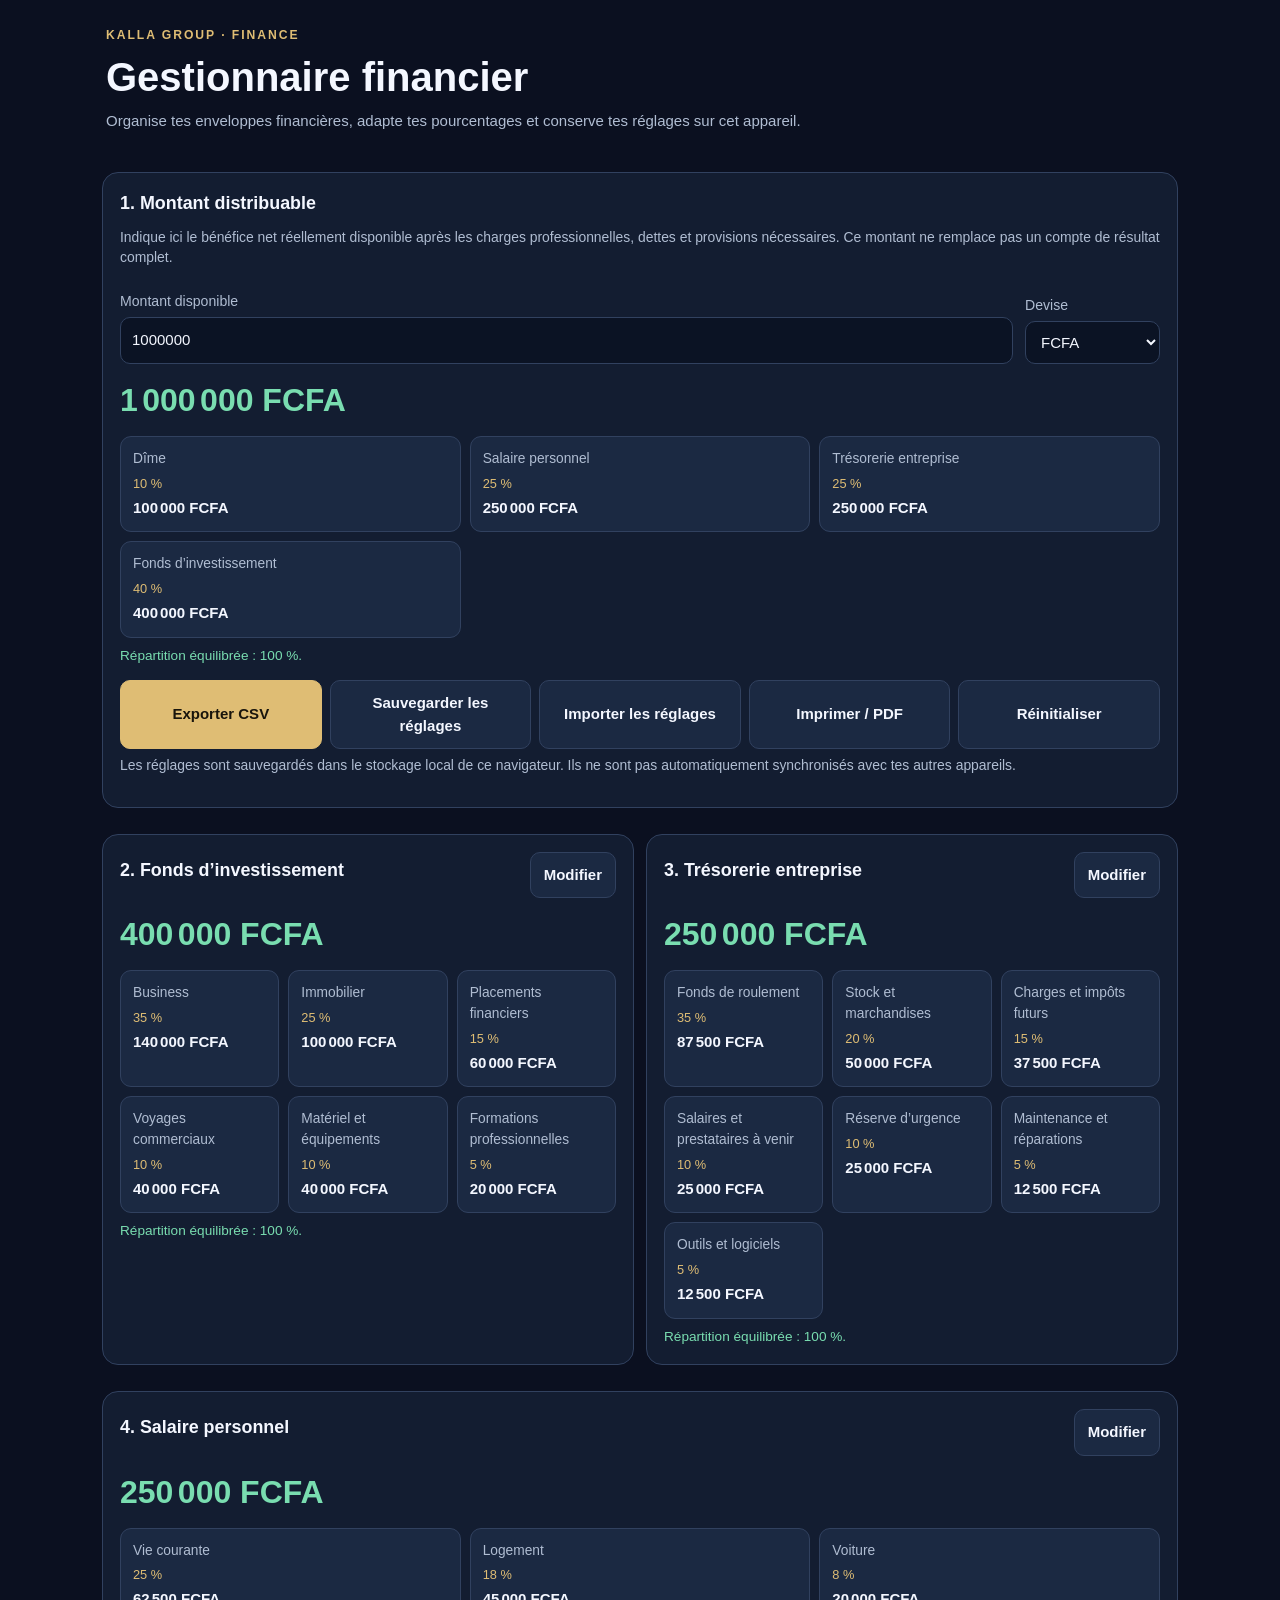
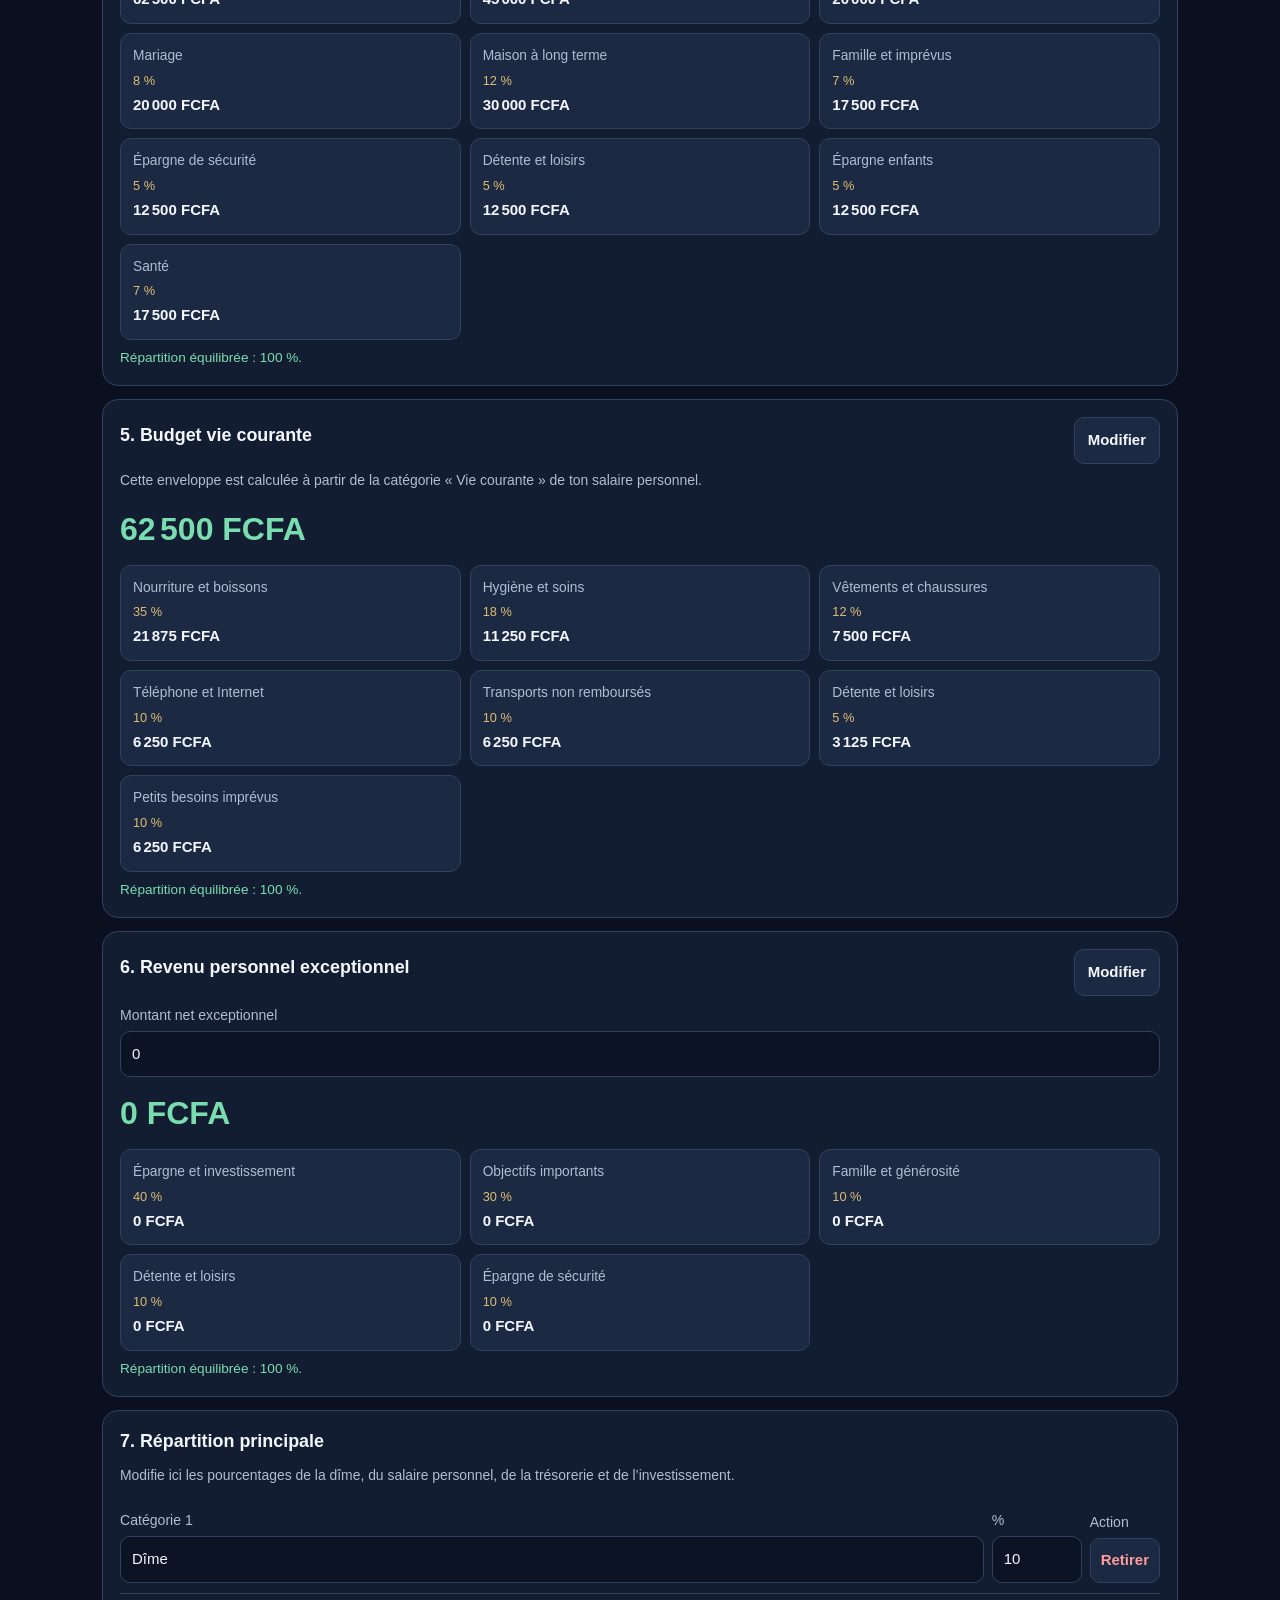
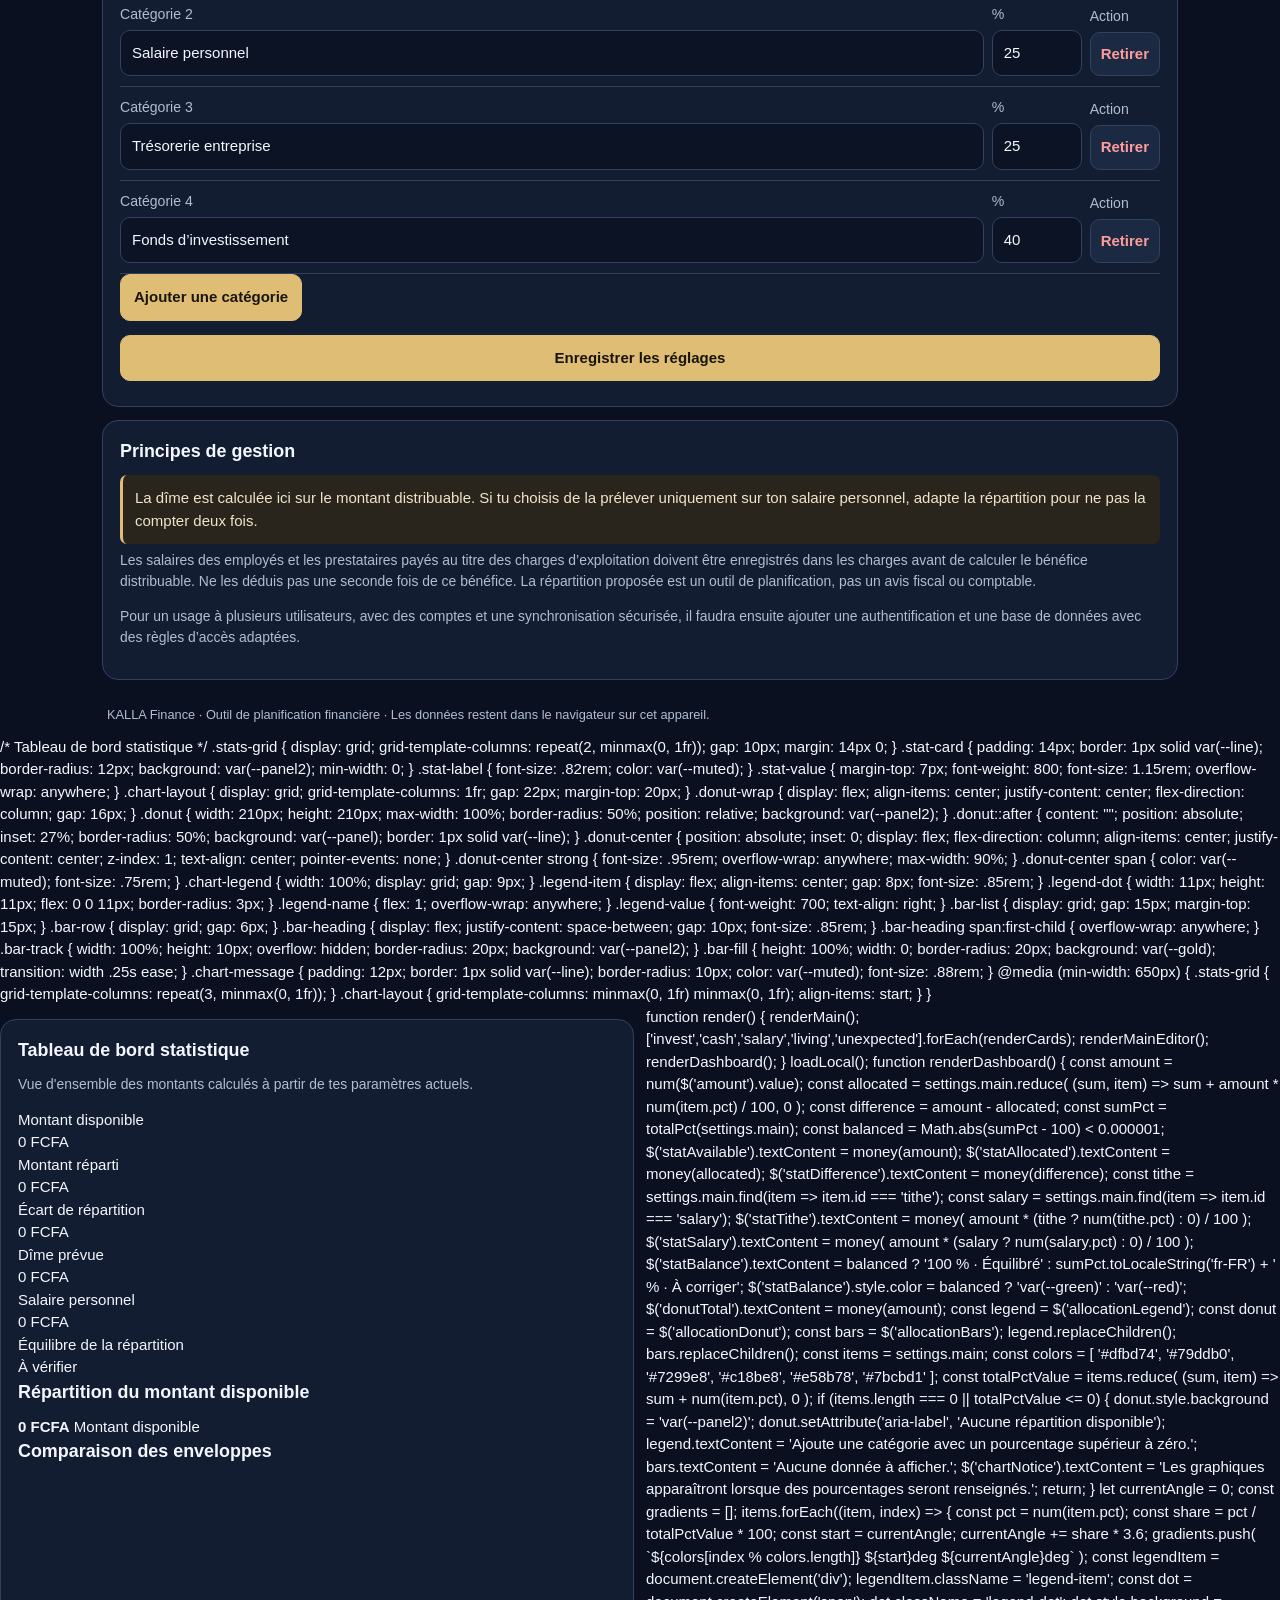
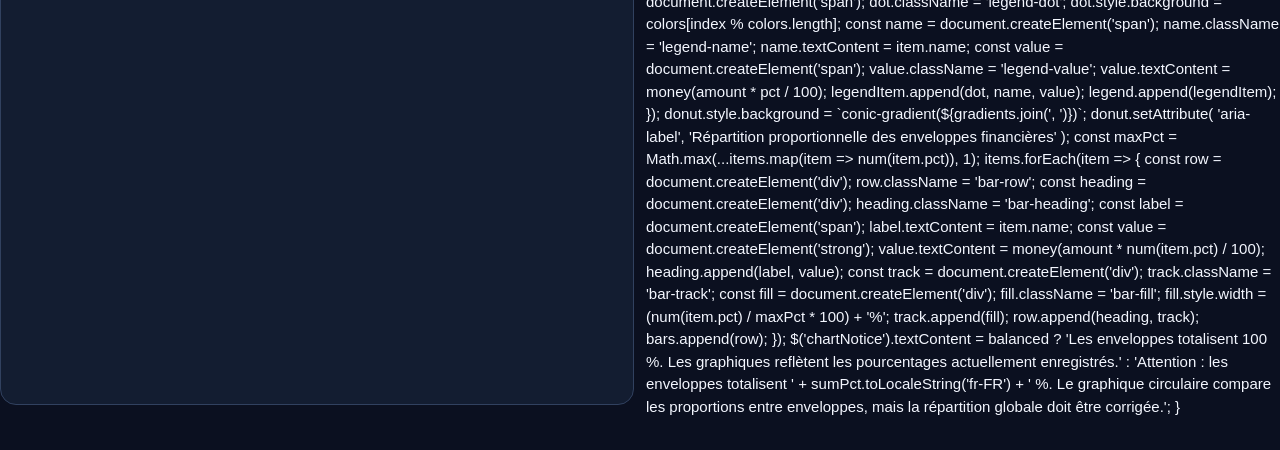
==== index.html @ a56d5392 "Update print statement from 'Hello' to 'Goodbye'" ====
<!doctype html>
<html lang="fr">
<head>
<meta charset="utf-8">
<meta name="viewport" content="width=device-width, initial-scale=1, viewport-fit=cover">
<meta name="theme-color" content="#0b1020">
<meta name="apple-mobile-web-app-capable" content="yes">
<meta name="apple-mobile-web-app-title" content="KALLA Finance">
<link rel="manifest" href="./manifest.webmanifest">
<link rel="apple-touch-icon" href="./icon-192.png">
<title>KALLA Finance</title>
<style>
:root {
  color-scheme: dark;
  --bg:#0b1020;
  --panel:#131d31;
  --panel2:#1b2942;
  --text:#f4f7ff;
  --muted:#b0bdd2;
  --gold:#dfbd74;
  --line:#31415f;
  --green:#79ddb0;
  --red:#ff9c9c;
}
* { box-sizing:border-box; }
body {
  margin:0;
  padding-bottom:32px;
  background:var(--bg);
  color:var(--text);
  font:15px/1.5 -apple-system,BlinkMacSystemFont,"Segoe UI",sans-serif;
}
header,main,footer { max-width:1100px; margin:auto; }
header { padding:26px 16px 12px; }
main { padding:0 12px; }
.brand {
  color:var(--gold);
  font-size:.76rem;
  font-weight:800;
  letter-spacing:.16em;
}
h1 { font-size:clamp(1.8rem,5vw,2.5rem); line-height:1.15; margin:10px 0; }
h2 { font-size:1.12rem; margin:0 0 10px; }
p { color:var(--muted); margin:6px 0 14px; }
.card {
  background:var(--panel);
  border:1px solid var(--line);
  border-radius:16px;
  padding:17px;
  margin:13px 0;
  min-width:0;
}
label { display:block; color:var(--muted); font-size:.88rem; margin:9px 0 5px; }
input,select,button {
  font:inherit;
  border-radius:10px;
}
input,select {
  min-width:0;
  width:100%;
  padding:11px;
  color:var(--text);
  background:#0b1324;
  border:1px solid var(--line);
}
button {
  padding:11px 13px;
  border:1px solid var(--line);
  background:var(--panel2);
  color:var(--text);
  cursor:pointer;
  font-weight:650;
}
button:focus-visible,input:focus-visible,select:focus-visible {
  outline:2px solid var(--gold);
  outline-offset:2px;
}
.primary { background:var(--gold); color:#19150c; border-color:var(--gold); }
.danger { color:var(--red); }
.row { display:flex; gap:12px; align-items:end; }
.row>* { flex:1; min-width:0; }
.big {
  font-size:clamp(1.5rem,5vw,2rem);
  font-weight:850;
  color:var(--green);
  overflow-wrap:anywhere;
  margin:12px 0;
}
.grid {
  display:grid;
  grid-template-columns:repeat(2,minmax(0,1fr));
  gap:9px;
}
.tile {
  min-width:0;
  background:var(--panel2);
  border:1px solid var(--line);
  border-radius:11px;
  padding:12px;
}
.tile .nm { color:var(--muted); font-size:.86rem; overflow-wrap:anywhere; }
.tile .pct { color:var(--gold); font-size:.8rem; margin:4px 0; }
.tile .val { font-weight:800; overflow-wrap:anywhere; }
.twocol { display:grid; gap:12px; }
.actions { display:flex; flex-wrap:wrap; gap:8px; margin-top:14px; }
.actions button { flex:1 1 140px; }
.note {
  padding:12px;
  border-left:3px solid var(--gold);
  background:#29251c;
  border-radius:7px;
  color:#f0e5c9;
}
.muted { color:var(--muted); font-size:.87rem; }
.status { font-size:.85rem; margin-top:8px; }
.status.good { color:var(--green); }
.status.bad { color:var(--red); }
.section-head {
  display:flex;
  justify-content:space-between;
  align-items:center;
  gap:10px;
  flex-wrap:wrap;
}
.category {
  display:grid;
  grid-template-columns:minmax(0,1fr) 90px auto;
  gap:8px;
  align-items:end;
  padding:10px 0;
  border-bottom:1px solid var(--line);
}
.category:last-child { border-bottom:0; }
.category label { margin-top:0; }
.category button { padding:10px; }
.editor { margin-top:12px; }
footer { padding:12px 17px; font-size:.8rem; color:var(--muted); }
@media(min-width:650px) {
  .grid { grid-template-columns:repeat(3,minmax(0,1fr)); }
  .twocol { grid-template-columns:repeat(2,minmax(0,1fr)); }
}
@media(max-width:390px) {
  .category { grid-template-columns:minmax(0,1fr) 76px auto; gap:5px; }
  .category input { padding:9px 7px; font-size:.86rem; }
  .category button { padding:9px 7px; font-size:.8rem; }
  .card { padding:13px; }
}
@media print {
  :root { color-scheme:light; }
  body { background:white; color:#111; }
  .card { background:white; border:1px solid #ccc; break-inside:avoid; }
  p,.muted,.tile .nm,footer { color:#444; }
  input,select,button,.editor,.actions { display:none!important; }
  .tile { background:#f5f5f5; border-color:#ddd; }
  .tile .pct { color:#72551c; }
  .big { color:#176d48; }
  .note { background:#fff8e9; color:#222; }
}
</style>
</head>
<body>
<header>
  <div class="brand">KALLA GROUP · FINANCE</div>
  <h1>Gestionnaire financier</h1>
  <p>Organise tes enveloppes financières, adapte tes pourcentages et conserve tes réglages sur cet appareil.</p>
</header>

<main>
<section class="card">
  <h2>1. Montant distribuable</h2>
  <p class="muted">Indique ici le bénéfice net réellement disponible après les charges professionnelles, dettes et provisions nécessaires. Ce montant ne remplace pas un compte de résultat complet.</p>
  <div class="row">
    <div>
      <label for="amount">Montant disponible</label>
      <input id="amount" type="number" min="0" step="any" inputmode="decimal" value="1000000">
    </div>
    <div style="max-width:135px">
      <label for="cur">Devise</label>
      <select id="cur">
        <option value="FCFA">FCFA</option>
        <option value="EUR">EUR</option>
        <option value="RMB">RMB</option>
      </select>
    </div>
  </div>
  <div class="big" id="mainTotal">1 000 000 FCFA</div>
  <div id="mainGrid" class="grid"></div>
  <div id="mainStatus" class="status"></div>
  <div class="actions">
    <button class="primary" id="exportCsv">Exporter CSV</button>
    <button id="exportJson">Sauvegarder les réglages</button>
    <button id="importButton">Importer les réglages</button>
    <button id="print">Imprimer / PDF</button>
    <button id="reset">Réinitialiser</button>
    <input id="importFile" type="file" accept=".json,application/json" hidden>
  </div>
  <p class="muted">Les réglages sont sauvegardés dans le stockage local de ce navigateur. Ils ne sont pas automatiquement synchronisés avec tes autres appareils.</p>
</section>

<div class="twocol">
  <section class="card">
    <div class="section-head">
      <h2>2. Fonds d’investissement</h2>
      <button data-edit="invest">Modifier</button>
    </div>
    <div class="big" id="investTotal"></div>
    <div class="grid" id="investGrid"></div>
    <div id="investStatus" class="status"></div>
    <div id="investEditor" class="editor" hidden></div>
  </section>

  <section class="card">
    <div class="section-head">
      <h2>3. Trésorerie entreprise</h2>
      <button data-edit="cash">Modifier</button>
    </div>
    <div class="big" id="cashTotal"></div>
    <div class="grid" id="cashGrid"></div>
    <div id="cashStatus" class="status"></div>
    <div id="cashEditor" class="editor" hidden></div>
  </section>
</div>

<section class="card">
  <div class="section-head">
    <h2>4. Salaire personnel</h2>
    <button data-edit="salary">Modifier</button>
  </div>
  <div class="big" id="salaryTotal"></div>
  <div class="grid" id="salaryGrid"></div>
  <div id="salaryStatus" class="status"></div>
  <div id="salaryEditor" class="editor" hidden></div>
</section>

<section class="card">
  <div class="section-head">
    <h2>5. Budget vie courante</h2>
    <button data-edit="living">Modifier</button>
  </div>
  <p class="muted">Cette enveloppe est calculée à partir de la catégorie « Vie courante » de ton salaire personnel.</p>
  <div class="big" id="livingTotal"></div>
  <div class="grid" id="livingGrid"></div>
  <div id="livingStatus" class="status"></div>
  <div id="livingEditor" class="editor" hidden></div>
</section>

<section class="card">
  <div class="section-head">
    <h2>6. Revenu personnel exceptionnel</h2>
    <button data-edit="unexpected">Modifier</button>
  </div>
  <label for="unexpected">Montant net exceptionnel</label>
  <input id="unexpected" type="number" min="0" step="any" inputmode="decimal" value="0">
  <div class="big" id="unexpectedTotal"></div>
  <div class="grid" id="unexpectedGrid"></div>
  <div id="unexpectedStatus" class="status"></div>
  <div id="unexpectedEditor" class="editor" hidden></div>
</section>

<section class="card">
  <h2>7. Répartition principale</h2>
  <p class="muted">Modifie ici les pourcentages de la dîme, du salaire personnel, de la trésorerie et de l’investissement.</p>
  <div id="mainEditor" class="editor"></div>
  <div class="actions">
    <button class="primary" id="saveSettings">Enregistrer les réglages</button>
  </div>
  <div id="saveStatus" class="status" aria-live="polite"></div>
</section>

<section class="card">
  <h2>Principes de gestion</h2>
  <div class="note">
    La dîme est calculée ici sur le montant distribuable. Si tu choisis de la prélever uniquement sur ton salaire personnel, adapte la répartition pour ne pas la compter deux fois.
  </div>
  <p class="muted">Les salaires des employés et les prestataires payés au titre des charges d’exploitation doivent être enregistrés dans les charges avant de calculer le bénéfice distribuable. Ne les déduis pas une seconde fois de ce bénéfice. La répartition proposée est un outil de planification, pas un avis fiscal ou comptable.</p>
  <p class="muted">Pour un usage à plusieurs utilisateurs, avec des comptes et une synchronisation sécurisée, il faudra ensuite ajouter une authentification et une base de données avec des règles d’accès adaptées.</p>
</section>
</main>

<footer>KALLA Finance · Outil de planification financière · Les données restent dans le navigateur sur cet appareil.</footer>

<script>
'use strict';

const STORAGE_KEY = 'kalla-finance-settings-v2';

const DEFAULTS = {
  currency: 'FCFA',
  amount: 1000000,
  unexpectedAmount: 0,
  main: [
    {id:'tithe', name:'Dîme', pct:10},
    {id:'salary', name:'Salaire personnel', pct:25},
    {id:'cash', name:'Trésorerie entreprise', pct:25},
    {id:'invest', name:'Fonds d’investissement', pct:40}
  ],
  invest: [
    {id:'i1', name:'Business', pct:35},
    {id:'i2', name:'Immobilier', pct:25},
    {id:'i3', name:'Placements financiers', pct:15},
    {id:'i4', name:'Voyages commerciaux', pct:10},
    {id:'i5', name:'Matériel et équipements', pct:10},
    {id:'i6', name:'Formations professionnelles', pct:5}
  ],
  cash: [
    {id:'c1', name:'Fonds de roulement', pct:35},
    {id:'c2', name:'Stock et marchandises', pct:20},
    {id:'c3', name:'Charges et impôts futurs', pct:15},
    {id:'c4', name:'Salaires et prestataires à venir', pct:10},
    {id:'c5', name:'Réserve d’urgence', pct:10},
    {id:'c6', name:'Maintenance et réparations', pct:5},
    {id:'c7', name:'Outils et logiciels', pct:5}
  ],
  salary: [
    {id:'s1', name:'Vie courante', pct:25},
    {id:'s2', name:'Logement', pct:18},
    {id:'s3', name:'Voiture', pct:8},
    {id:'s4', name:'Mariage', pct:8},
    {id:'s5', name:'Maison à long terme', pct:12},
    {id:'s6', name:'Famille et imprévus', pct:7},
    {id:'s7', name:'Épargne de sécurité', pct:5},
    {id:'s8', name:'Détente et loisirs', pct:5},
    {id:'s9', name:'Épargne enfants', pct:5},
    {id:'s10', name:'Santé', pct:7}
  ],
  living: [
    {id:'l1', name:'Nourriture et boissons', pct:35},
    {id:'l2', name:'Hygiène et soins', pct:18},
    {id:'l3', name:'Vêtements et chaussures', pct:12},
    {id:'l4', name:'Téléphone et Internet', pct:10},
    {id:'l5', name:'Transports non remboursés', pct:10},
    {id:'l6', name:'Détente et loisirs', pct:5},
    {id:'l7', name:'Petits besoins imprévus', pct:10}
  ],
  unexpected: [
    {id:'u1', name:'Épargne et investissement', pct:40},
    {id:'u2', name:'Objectifs importants', pct:30},
    {id:'u3', name:'Famille et générosité', pct:10},
    {id:'u4', name:'Détente et loisirs', pct:10},
    {id:'u5', name:'Épargne de sécurité', pct:10}
  ]
};

let settings = structuredClone(DEFAULTS);
const $ = id => document.getElementById(id);

function num(value) {
  const n = Number(value);
  return Number.isFinite(n) && n > 0 ? n : 0;
}
function currency() {
  return $('cur').value;
}
function money(value) {
  return new Intl.NumberFormat('fr-FR', {
    maximumFractionDigits:2
  }).format(Number.isFinite(value) ? value : 0) + ' ' + currency();
}
function totalPct(items) {
  return items.reduce((sum, item) => sum + num(item.pct), 0);
}
function mainPct(id) {
  const item = settings.main.find(x => x.id === id);
  return item ? num(item.pct) : 0;
}
function baseFor(key) {
  const amount = num($('amount').value);
  if (key === 'invest') return amount * mainPct('invest') / 100;
  if (key === 'cash') return amount * mainPct('cash') / 100;
  if (key === 'salary') return amount * mainPct('salary') / 100;
  if (key === 'living') {
    const salary = settings.salary.find(x => x.name === 'Vie courante');
    return baseFor('salary') * (salary ? num(salary.pct) : 0) / 100;
  }
  if (key === 'unexpected') return num($('unexpected').value);
  return amount;
}
function statusMessage(elementId, items) {
  const sum = totalPct(items);
  const el = $(elementId);
  const valid = Math.abs(sum - 100) < 0.000001;
  el.className = 'status ' + (valid ? 'good' : 'bad');
  el.textContent = valid
    ? 'Répartition équilibrée : 100 %.'
    : 'Attention : total actuel ' + sum.toLocaleString('fr-FR') +
      ' %. Ajuste les pourcentages pour atteindre 100 %.';
}
function renderCards(key) {
  const items = settings[key];
  const host = $(key + 'Grid');
  host.replaceChildren();

  const base = baseFor(key);
  for (const item of items) {
    const tile = document.createElement('div');
    tile.className = 'tile';

    const name = document.createElement('div');
    name.className = 'nm';
    name.textContent = item.name;

    const pct = document.createElement('div');
    pct.className = 'pct';
    pct.textContent = num(item.pct).toLocaleString('fr-FR') + ' %';

    const value = document.createElement('div');
    value.className = 'val';
    value.textContent = money(base * num(item.pct) / 100);

    tile.append(name, pct, value);
    host.append(tile);
  }

  statusMessage(key + 'Status', items);
}
function renderMain() {
  const amount = num($('amount').value);
  $('mainTotal').textContent = money(amount);
  const host = $('mainGrid');
  host.replaceChildren();

  for (const item of settings.main) {
    const tile = document.createElement('div');
    tile.className = 'tile';

    const name = document.createElement('div');
    name.className = 'nm';
    name.textContent = item.name;

    const pct = document.createElement('div');
    pct.className = 'pct';
    pct.textContent = num(item.pct).toLocaleString('fr-FR') + ' %';

    const value = document.createElement('div');
    value.className = 'val';
    value.textContent = money(amount * num(item.pct) / 100);

    tile.append(name, pct, value);
    host.append(tile);
  }
  statusMessage('mainStatus', settings.main);
}
function render() {
  $('investTotal').textContent = money(baseFor('invest'));
  $('cashTotal').textContent = money(baseFor('cash'));
  $('salaryTotal').textContent = money(baseFor('salary'));
  $('livingTotal').textContent = money(baseFor('living'));
  $('unexpectedTotal').textContent = money(baseFor('unexpected'));

  renderMain();
  ['invest','cash','salary','living','unexpected'].forEach(renderCards);
  renderMainEditor();
}
function saveLocal() {
  try {
    settings.currency = currency();
    settings.amount = num($('amount').value);
    settings.unexpectedAmount = num($('unexpected').value);
    localStorage.setItem(STORAGE_KEY, JSON.stringify(settings));
    $('saveStatus').textContent = 'Réglages enregistrés sur cet appareil.';
    $('saveStatus').className = 'status good';
  } catch (error) {
    $('saveStatus').textContent = 'Impossible de sauvegarder. Vérifie le stockage du navigateur.';
    $('saveStatus').className = 'status bad';
  }
}
function loadLocal() {
  try {
    const raw = localStorage.getItem(STORAGE_KEY);
    if (!raw) return;
    const saved = JSON.parse(raw);
    if (!saved || typeof saved !== 'object') return;

    for (const key of ['main','invest','cash','salary','living','unexpected']) {
      if (Array.isArray(saved[key])) {
        settings[key] = saved[key]
          .filter(x => x && typeof x.name === 'string')
          .map((x, i) => ({
            id: String(x.id || key + i),
            name: String(x.name).slice(0,100),
            pct: Math.max(0, Math.min(100, Number(x.pct) || 0))
          }));
      }
    }
    if (['FCFA','EUR','RMB'].includes(saved.currency)) {
      $('cur').value = saved.currency;
    }
    if (Number.isFinite(Number(saved.amount))) $('amount').value = Math.max(0,Number(saved.amount));
    if (Number.isFinite(Number(saved.unexpectedAmount))) $('unexpected').value = Math.max(0,Number(saved.unexpectedAmount));
  } catch (error) {
    console.warn('Les réglages locaux n’ont pas pu être chargés.');
  }
}
function renderEditor(key, container) {
  container.replaceChildren();

  const items = settings[key];
  items.forEach((item, index) => {
    const row = document.createElement('div');
    row.className = 'category';

    const nameWrap = document.createElement('div');
    const nameLabel = document.createElement('label');
    nameLabel.textContent = 'Catégorie ' + (index + 1);
    const nameInput = document.createElement('input');
    nameInput.value = item.name;
    nameInput.maxLength = 100;
    nameInput.setAttribute('aria-label','Nom de la catégorie ' + (index + 1));
    nameInput.addEventListener('change', () => {
      const newName = nameInput.value.trim();
      if (!newName) {
        nameInput.value = item.name;
        return;
      }
      item.name = newName;
      render();
      saveLocal();
      renderEditor(key, container);
    });
    nameWrap.append(nameLabel, nameInput);

    const pctWrap = document.createElement('div');
    const pctLabel = document.createElement('label');
    pctLabel.textContent = '%';
    const pctInput = document.createElement('input');
    pctInput.type = 'number';
    pctInput.min = '0';
    pctInput.max = '100';
    pctInput.step = 'any';
    pctInput.value = item.pct;
    pctInput.setAttribute('aria-label','Pourcentage de ' + item.name);
    pctInput.addEventListener('change', () => {
      item.pct = Math.max(0, Math.min(100, Number(pctInput.value) || 0));
      render();
      saveLocal();
      renderEditor(key, container);
    });
    pctWrap.append(pctLabel, pctInput);

    const removeWrap = document.createElement('div');
    const removeLabel = document.createElement('label');
    removeLabel.textContent = 'Action';
    const remove = document.createElement('button');
    remove.type = 'button';
    remove.textContent = 'Retirer';
    remove.className = 'danger';
    remove.addEventListener('click', () => {
      if (items.length <= 1) {
        alert('Garde au moins une catégorie.');
        return;
      }
      if (!confirm('Retirer cette catégorie de la répartition ? Les autres pourcentages ne seront pas redistribués automatiquement.')) return;
      settings[key] = items.filter(x => x.id !== item.id);
      render();
      saveLocal();
      renderEditor(key, container);
    });
    removeWrap.append(removeLabel, remove);

    row.append(nameWrap, pctWrap, removeWrap);
    container.append(row);
  });

  const add = document.createElement('button');
  add.type = 'button';
  add.className = 'primary';
  add.textContent = 'Ajouter une catégorie';
  add.addEventListener('click', () => {
    settings[key].push({
      id: key + '-' + Date.now() + '-' + Math.floor(Math.random()*10000),
      name: 'Nouvelle catégorie',
      pct: 0
    });
    render();
    saveLocal();
    renderEditor(key, container);
  });
  container.append(add);
}
function renderMainEditor() {
  const host = $('mainEditor');
  host.replaceChildren();
  renderEditor('main', host);
}
function openEditor(key) {
  const panel = $(key + 'Editor');
  const isHidden = panel.hidden;
  panel.hidden = !isHidden;
  if (isHidden) renderEditor(key, panel);
}
function csvEscape(value) {
  return '"' + String(value).replace(/"/g,'""') + '"';
}
function exportCsv() {
  const rows = [['Section','Catégorie','Pourcentage','Base','Montant calculé','Devise']];
  const amount = num($('amount').value);

  settings.main.forEach(item => {
    rows.push(['Répartition principale',item.name,item.pct,amount,
      amount * num(item.pct)/100,currency()]);
  });

  ['invest','cash','salary','living','unexpected'].forEach(key => {
    const base = baseFor(key);
    settings[key].forEach(item => {
      rows.push([key,item.name,item.pct,base,base*num(item.pct)/100,currency()]);
    });
  });

  const csv = '\ufeff' + rows.map(row => row.map(csvEscape).join(';')).join('\r\n');
  const blob = new Blob([csv],{type:'text/csv;charset=utf-8'});
  download(blob,'kalla-finance.csv');
}
function download(blob, filename) {
  const url = URL.createObjectURL(blob);
  const link = document.createElement('a');
  link.href = url;
  link.download = filename;
  document.body.append(link);
  link.click();
  link.remove();
  setTimeout(() => URL.revokeObjectURL(url),1000);
}
function exportJson() {
  const data = {
    ...settings,
    currency:currency(),
    amount:num($('amount').value),
    unexpectedAmount:num($('unexpected').value)
  };
  download(
    new Blob([JSON.stringify(data,null,2)],{type:'application/json'}),
    'kalla-finance-reglages.json'
  );
}
function importJson(file) {
  const reader = new FileReader();
  reader.onload = () => {
    try {
      const data = JSON.parse(reader.result);
      const keys = ['main','invest','cash','salary','living','unexpected'];
      for (const key of keys) {
        if (!Array.isArray(data[key]) || !data[key].length) {
          throw new Error('Structure invalide');
        }
        settings[key] = data[key].map((item,index) => ({
          id:String(item.id || key + index),
          name:String(item.name || 'Catégorie').slice(0,100),
          pct:Math.max(0,Math.min(100,Number(item.pct)||0))
        }));
      }
      if (['FCFA','EUR','RMB'].includes(data.currency)) $('cur').value = data.currency;
      $('amount').value = Math.max(0,Number(data.amount)||0);
      $('unexpected').value = Math.max(0,Number(data.unexpectedAmount)||0);
      render();
      saveLocal();
      alert('Réglages importés.');
    } catch (error) {
      alert('Fichier invalide. Choisis un fichier JSON exporté par KALLA Finance.');
    }
  };
  reader.readAsText(file);
}

$('amount').addEventListener('input',() => {render();saveLocal();});
$('unexpected').addEventListener('input',() => {render();saveLocal();});
$('cur').addEventListener('change',() => {render();saveLocal();});

document.querySelectorAll('[data-edit]').forEach(button => {
  button.addEventListener('click',() => openEditor(button.dataset.edit));
});
$('saveSettings').addEventListener('click',saveLocal);
$('exportCsv').addEventListener('click',exportCsv);
$('exportJson').addEventListener('click',exportJson);
$('importButton').addEventListener('click',() => $('importFile').click());
$('importFile').addEventListener('change',event => {
  const file = event.target.files && event.target.files[0];
  if (file) importJson(file);
  event.target.value = '';
});
$('print').addEventListener('click',() => window.print());
$('reset').addEventListener('click',() => {
  if (!confirm('Réinitialiser toutes les catégories et les pourcentages ? Exporte d’abord tes réglages si tu veux les conserver.')) return;
  settings = structuredClone(DEFAULTS);
  $('amount').value = DEFAULTS.amount;
  $('unexpected').value = DEFAULTS.unexpectedAmount;
  $('cur').value = DEFAULTS.currency;
  render();
  saveLocal();
  document.querySelectorAll('.editor').forEach(el => {
    if (el.id !== 'mainEditor') el.hidden = true;
  });
});

loadLocal();
render();
if ('serviceWorker' in navigator && location.protocol.startsWith('http')) {
  window.addEventListener('load',() => {
    navigator.serviceWorker.register('./sw.js').catch(() => {});
  });
}
</script>
</body>
</html>
/* Tableau de bord statistique */
.stats-grid {
  display: grid;
  grid-template-columns: repeat(2, minmax(0, 1fr));
  gap: 10px;
  margin: 14px 0;
}

.stat-card {
  padding: 14px;
  border: 1px solid var(--line);
  border-radius: 12px;
  background: var(--panel2);
  min-width: 0;
}

.stat-label {
  font-size: .82rem;
  color: var(--muted);
}

.stat-value {
  margin-top: 7px;
  font-weight: 800;
  font-size: 1.15rem;
  overflow-wrap: anywhere;
}

.chart-layout {
  display: grid;
  grid-template-columns: 1fr;
  gap: 22px;
  margin-top: 20px;
}

.donut-wrap {
  display: flex;
  align-items: center;
  justify-content: center;
  flex-direction: column;
  gap: 16px;
}

.donut {
  width: 210px;
  height: 210px;
  max-width: 100%;
  border-radius: 50%;
  position: relative;
  background: var(--panel2);
}

.donut::after {
  content: "";
  position: absolute;
  inset: 27%;
  border-radius: 50%;
  background: var(--panel);
  border: 1px solid var(--line);
}

.donut-center {
  position: absolute;
  inset: 0;
  display: flex;
  flex-direction: column;
  align-items: center;
  justify-content: center;
  z-index: 1;
  text-align: center;
  pointer-events: none;
}

.donut-center strong {
  font-size: .95rem;
  overflow-wrap: anywhere;
  max-width: 90%;
}

.donut-center span {
  color: var(--muted);
  font-size: .75rem;
}

.chart-legend {
  width: 100%;
  display: grid;
  gap: 9px;
}

.legend-item {
  display: flex;
  align-items: center;
  gap: 8px;
  font-size: .85rem;
}

.legend-dot {
  width: 11px;
  height: 11px;
  flex: 0 0 11px;
  border-radius: 3px;
}

.legend-name {
  flex: 1;
  overflow-wrap: anywhere;
}

.legend-value {
  font-weight: 700;
  text-align: right;
}

.bar-list {
  display: grid;
  gap: 15px;
  margin-top: 15px;
}

.bar-row {
  display: grid;
  gap: 6px;
}

.bar-heading {
  display: flex;
  justify-content: space-between;
  gap: 10px;
  font-size: .85rem;
}

.bar-heading span:first-child {
  overflow-wrap: anywhere;
}

.bar-track {
  width: 100%;
  height: 10px;
  overflow: hidden;
  border-radius: 20px;
  background: var(--panel2);
}

.bar-fill {
  height: 100%;
  width: 0;
  border-radius: 20px;
  background: var(--gold);
  transition: width .25s ease;
}

.chart-message {
  padding: 12px;
  border: 1px solid var(--line);
  border-radius: 10px;
  color: var(--muted);
  font-size: .88rem;
}

@media (min-width: 650px) {
  .stats-grid {
    grid-template-columns: repeat(3, minmax(0, 1fr));
  }

  .chart-layout {
    grid-template-columns: minmax(0, 1fr) minmax(0, 1fr);
    align-items: start;
  }
}
<div class="twocol">
<section class="card" id="statistics">
  <h2>Tableau de bord statistique</h2>
  <p class="muted">
    Vue d'ensemble des montants calculés à partir de tes paramètres actuels.
  </p>

  <div class="stats-grid">
    <div class="stat-card">
      <div class="stat-label">Montant disponible</div>
      <div class="stat-value" id="statAvailable">0 FCFA</div>
    </div>

    <div class="stat-card">
      <div class="stat-label">Montant réparti</div>
      <div class="stat-value" id="statAllocated">0 FCFA</div>
    </div>

    <div class="stat-card">
      <div class="stat-label">Écart de répartition</div>
      <div class="stat-value" id="statDifference">0 FCFA</div>
    </div>

    <div class="stat-card">
      <div class="stat-label">Dîme prévue</div>
      <div class="stat-value" id="statTithe">0 FCFA</div>
    </div>

    <div class="stat-card">
      <div class="stat-label">Salaire personnel</div>
      <div class="stat-value" id="statSalary">0 FCFA</div>
    </div>

    <div class="stat-card">
      <div class="stat-label">Équilibre de la répartition</div>
      <div class="stat-value" id="statBalance">À vérifier</div>
    </div>
  </div>

  <div class="chart-layout">
    <div>
      <h2>Répartition du montant disponible</h2>

      <div class="donut-wrap">
        <div class="donut" id="allocationDonut"
             role="img"
             aria-label="Graphique circulaire de la répartition">
          <div class="donut-center">
            <strong id="donutTotal">0 FCFA</strong>
            <span>Montant disponible</span>
          </div>
        </div>

        <div class="chart-legend" id="allocationLegend"></div>
      </div>
    </div>

    <div>
      <h2>Comparaison des enveloppes</h2>
      <div class="bar-list" id="allocationBars"></div>
    </div>
  </div>

  <p class="muted" id="chartNotice" aria-live="polite"></p>
</section>
function render() {
  renderMain();
  ['invest','cash','salary','living','unexpected'].forEach(renderCards);
  renderMainEditor();

  renderDashboard();
}
loadLocal();
function renderDashboard() {
  const amount = num($('amount').value);
  const allocated = settings.main.reduce(
    (sum, item) => sum + amount * num(item.pct) / 100,
    0
  );

  const difference = amount - allocated;
  const sumPct = totalPct(settings.main);
  const balanced = Math.abs(sumPct - 100) < 0.000001;

  $('statAvailable').textContent = money(amount);
  $('statAllocated').textContent = money(allocated);
  $('statDifference').textContent = money(difference);

  const tithe = settings.main.find(item => item.id === 'tithe');
  const salary = settings.main.find(item => item.id === 'salary');

  $('statTithe').textContent = money(
    amount * (tithe ? num(tithe.pct) : 0) / 100
  );

  $('statSalary').textContent = money(
    amount * (salary ? num(salary.pct) : 0) / 100
  );

  $('statBalance').textContent = balanced
    ? '100 % · Équilibré'
    : sumPct.toLocaleString('fr-FR') + ' % · À corriger';

  $('statBalance').style.color = balanced
    ? 'var(--green)'
    : 'var(--red)';

  $('donutTotal').textContent = money(amount);

  const legend = $('allocationLegend');
  const donut = $('allocationDonut');
  const bars = $('allocationBars');

  legend.replaceChildren();
  bars.replaceChildren();

  const items = settings.main;
  const colors = [
    '#dfbd74',
    '#79ddb0',
    '#7299e8',
    '#c18be8',
    '#e58b78',
    '#7bcbd1'
  ];

  const totalPctValue = items.reduce(
    (sum, item) => sum + num(item.pct),
    0
  );

  if (items.length === 0 || totalPctValue <= 0) {
    donut.style.background = 'var(--panel2)';
    donut.setAttribute('aria-label', 'Aucune répartition disponible');
    legend.textContent = 'Ajoute une catégorie avec un pourcentage supérieur à zéro.';
    bars.textContent = 'Aucune donnée à afficher.';
    $('chartNotice').textContent =
      'Les graphiques apparaîtront lorsque des pourcentages seront renseignés.';
    return;
  }

  let currentAngle = 0;
  const gradients = [];

  items.forEach((item, index) => {
    const pct = num(item.pct);
    const share = pct / totalPctValue * 100;
    const start = currentAngle;
    currentAngle += share * 3.6;

    gradients.push(
      `${colors[index % colors.length]} ${start}deg ${currentAngle}deg`
    );

    const legendItem = document.createElement('div');
    legendItem.className = 'legend-item';

    const dot = document.createElement('span');
    dot.className = 'legend-dot';
    dot.style.background = colors[index % colors.length];

    const name = document.createElement('span');
    name.className = 'legend-name';
    name.textContent = item.name;

    const value = document.createElement('span');
    value.className = 'legend-value';
    value.textContent = money(amount * pct / 100);

    legendItem.append(dot, name, value);
    legend.append(legendItem);
  });

  donut.style.background =
    `conic-gradient(${gradients.join(', ')})`;

  donut.setAttribute(
    'aria-label',
    'Répartition proportionnelle des enveloppes financières'
  );

  const maxPct = Math.max(...items.map(item => num(item.pct)), 1);

  items.forEach(item => {
    const row = document.createElement('div');
    row.className = 'bar-row';

    const heading = document.createElement('div');
    heading.className = 'bar-heading';

    const label = document.createElement('span');
    label.textContent = item.name;

    const value = document.createElement('strong');
    value.textContent = money(amount * num(item.pct) / 100);

    heading.append(label, value);

    const track = document.createElement('div');
    track.className = 'bar-track';

    const fill = document.createElement('div');
    fill.className = 'bar-fill';
    fill.style.width = (num(item.pct) / maxPct * 100) + '%';

    track.append(fill);
    row.append(heading, track);
    bars.append(row);
  });

  $('chartNotice').textContent = balanced
    ? 'Les enveloppes totalisent 100 %. Les graphiques reflètent les pourcentages actuellement enregistrés.'
    : 'Attention : les enveloppes totalisent ' +
      sumPct.toLocaleString('fr-FR') +
      ' %. Le graphique circulaire compare les proportions entre enveloppes, mais la répartition globale doit être corrigée.';
}
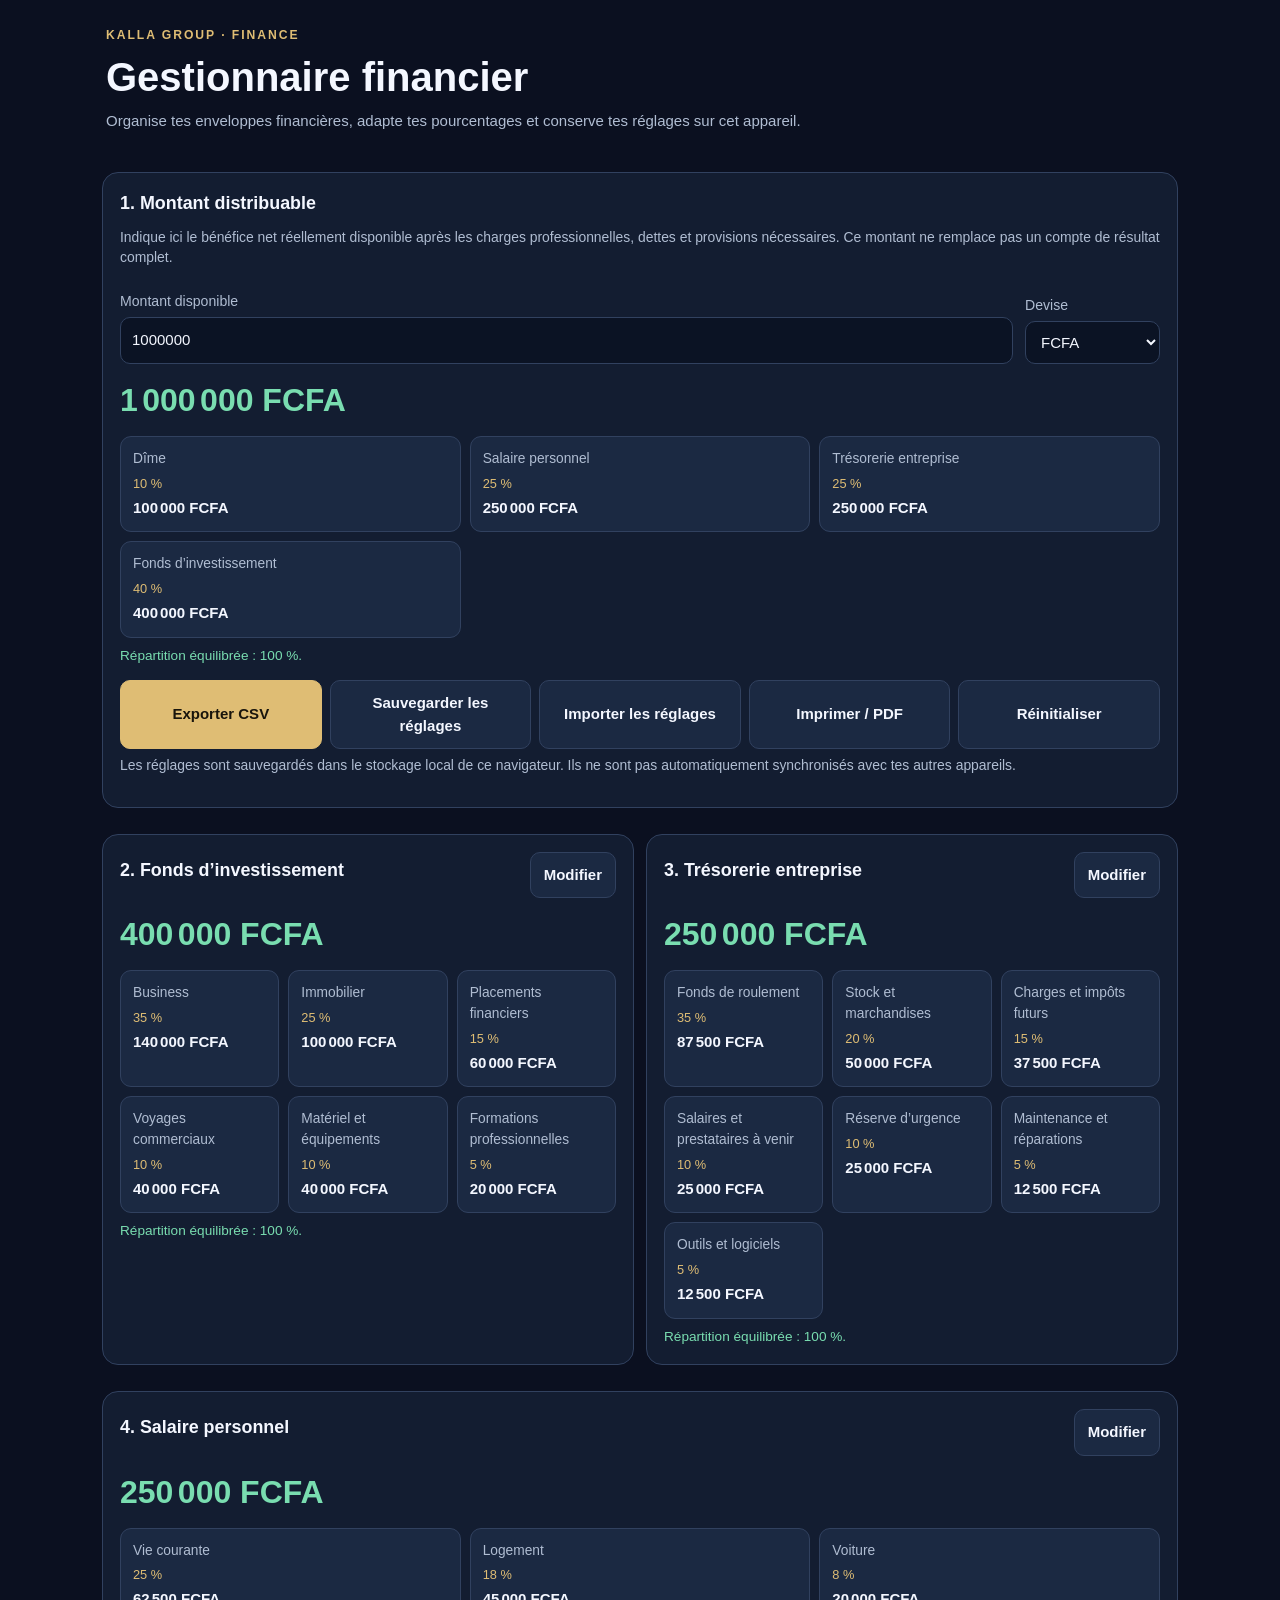
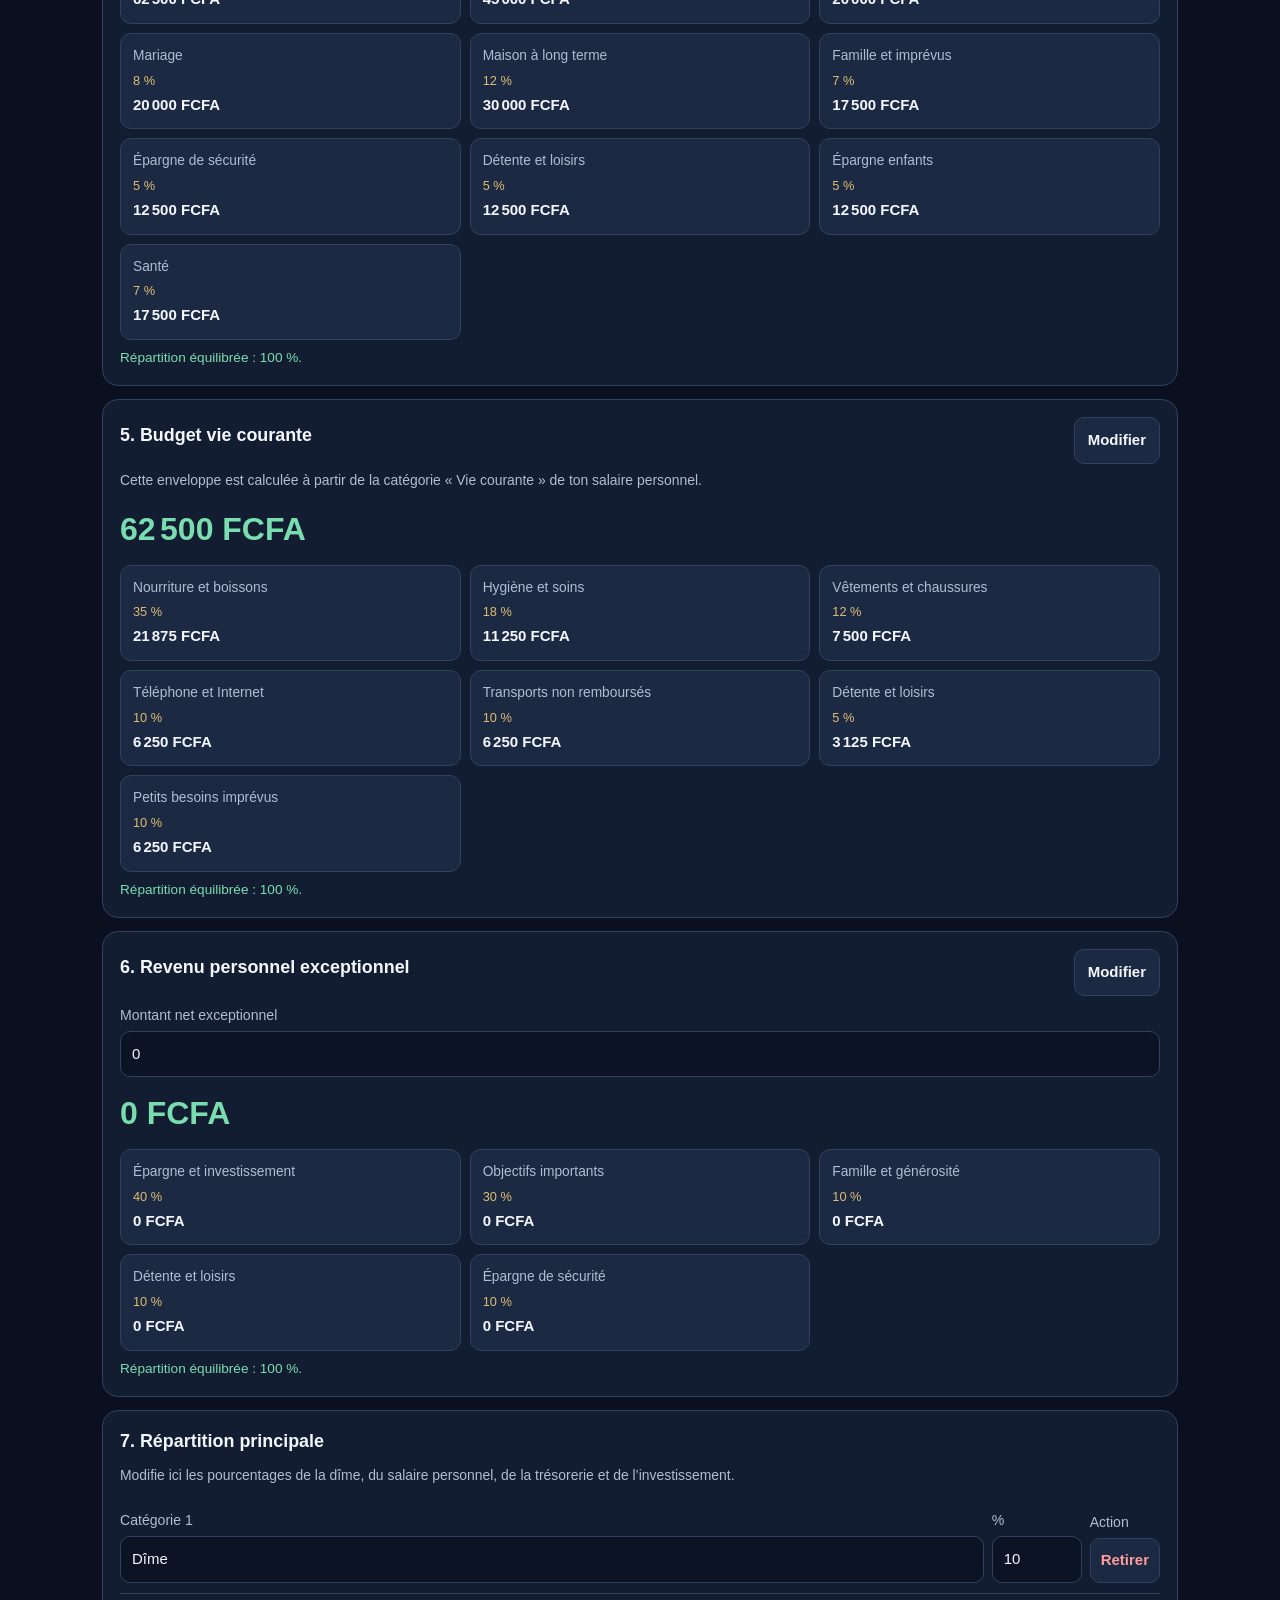
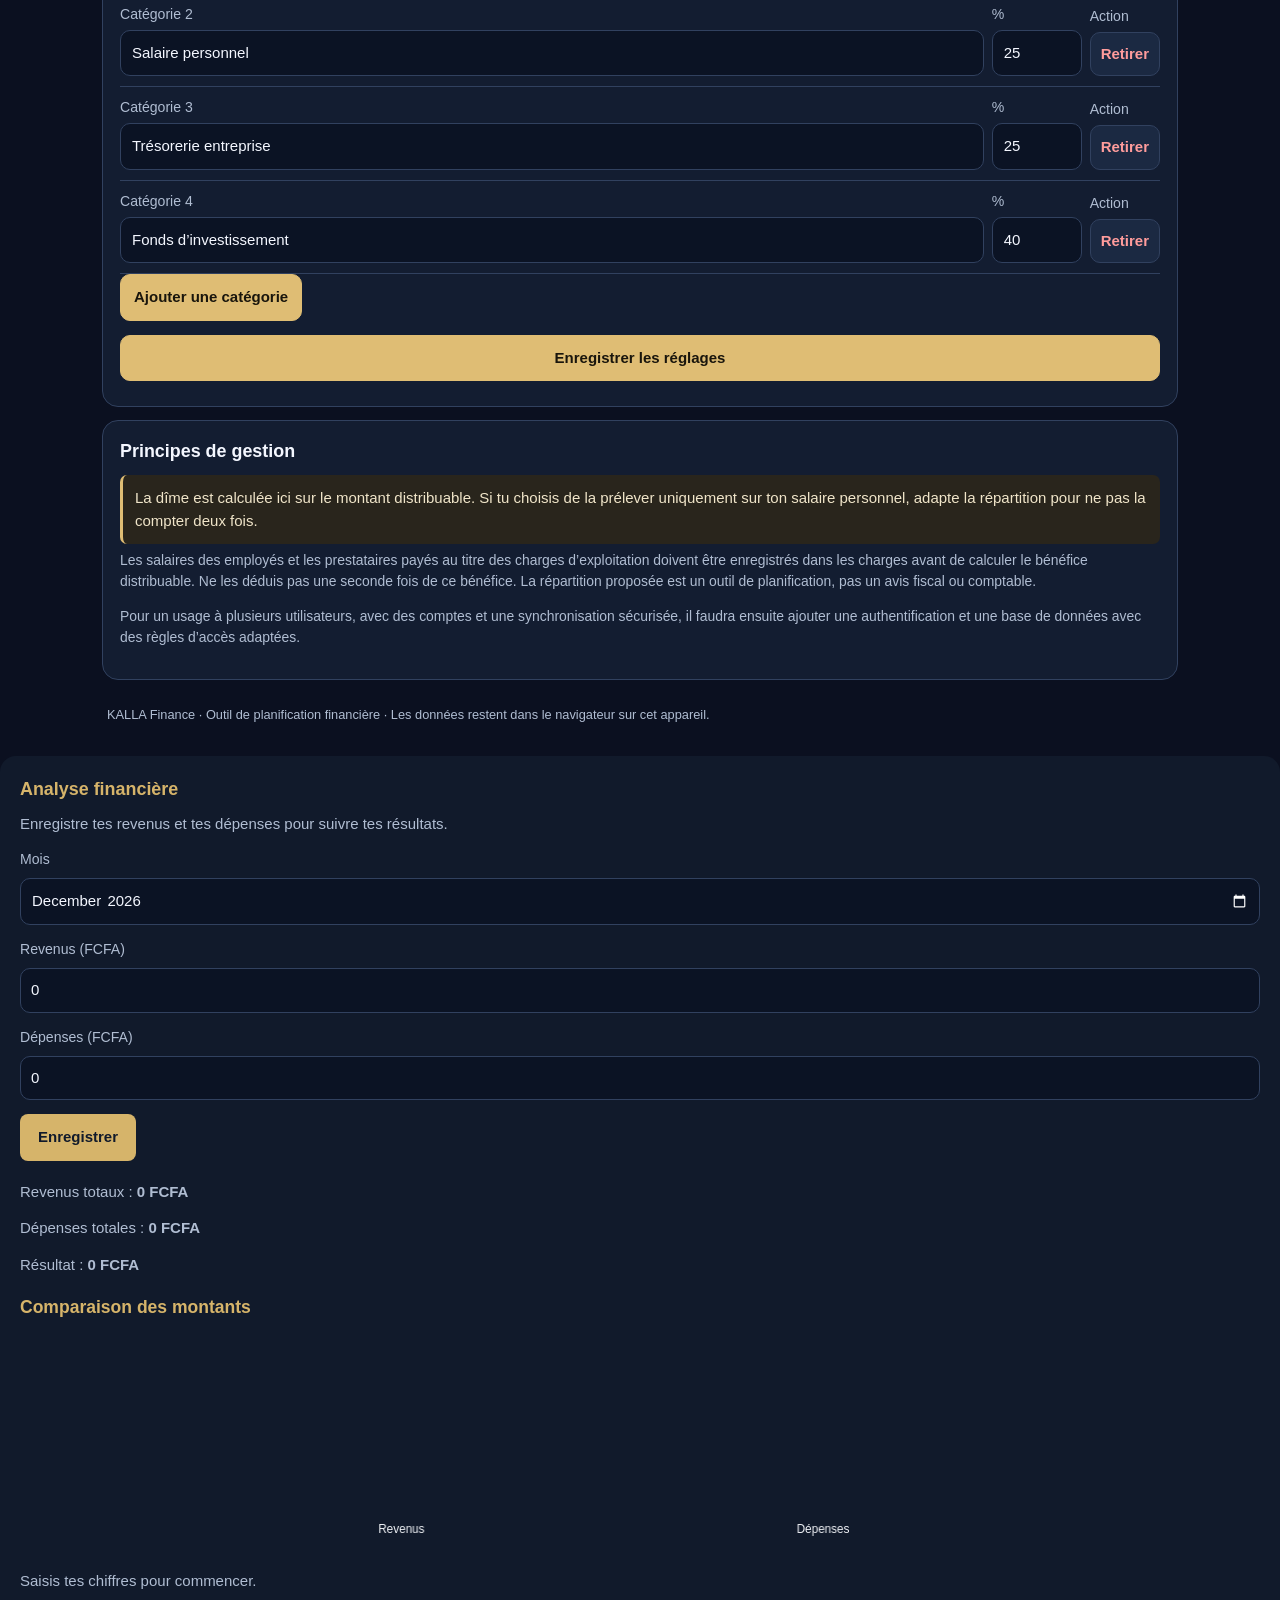
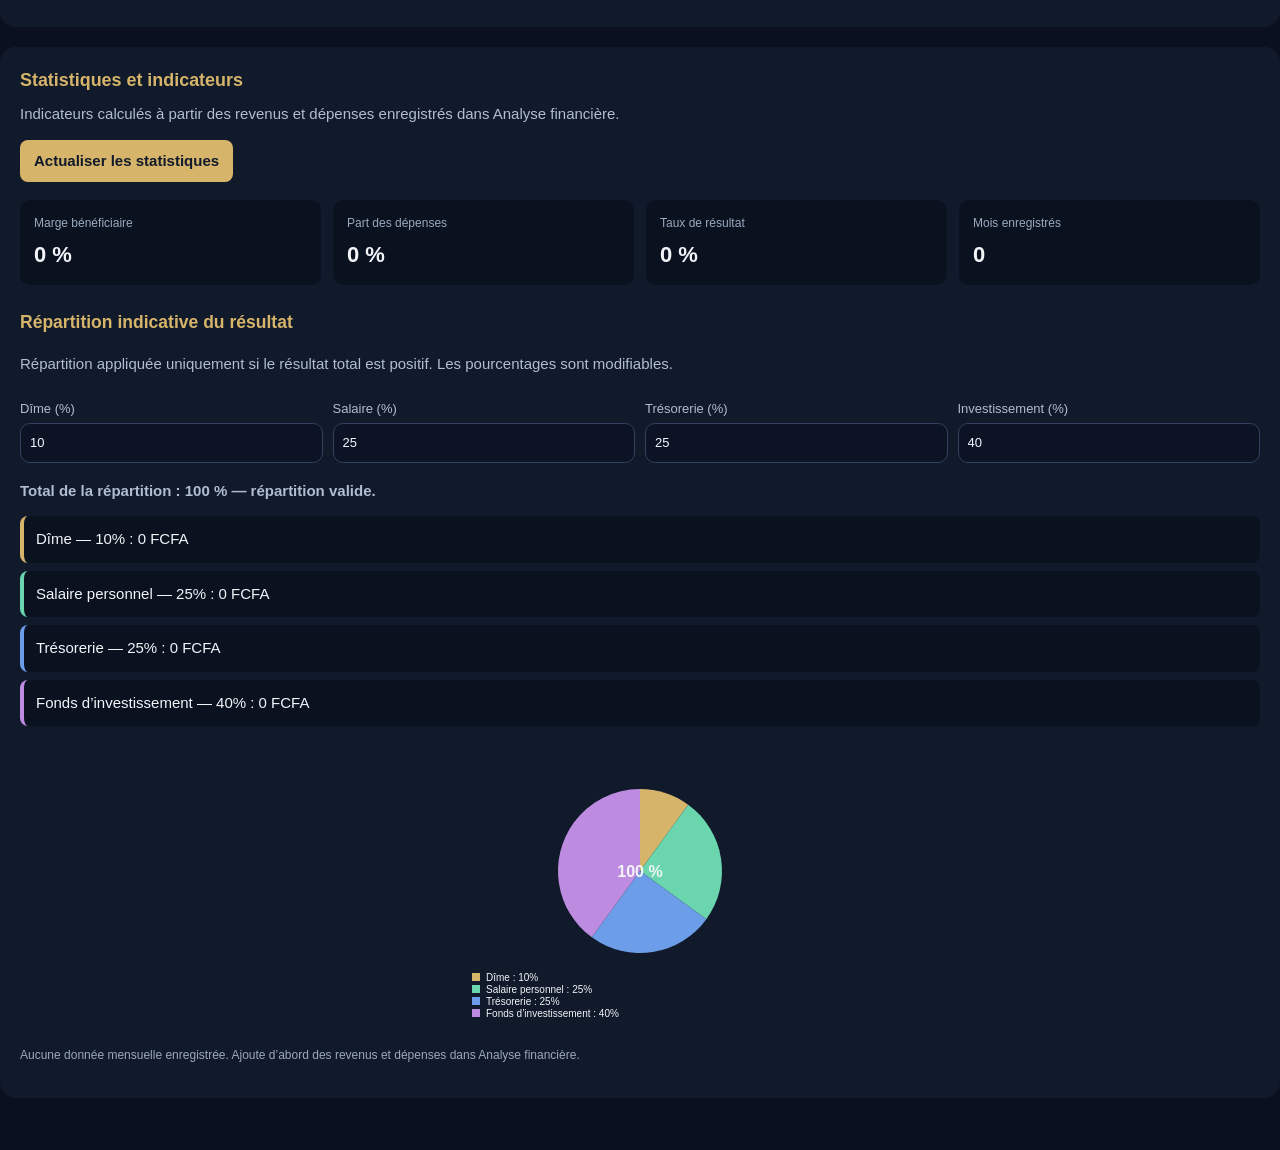
==== commit 6a83f2d2: "Update index.html" ====
--- a/index.html
+++ b/index.html
@@ -702,389 +702,353 @@
 </script>
 </body>
 </html>
-/* Tableau de bord statistique */
-.stats-grid {
-  display: grid;
-  grid-template-columns: repeat(2, minmax(0, 1fr));
-  gap: 10px;
-  margin: 14px 0;
-}
-
-.stat-card {
-  padding: 14px;
-  border: 1px solid var(--line);
-  border-radius: 12px;
-  background: var(--panel2);
-  min-width: 0;
-}
-
-.stat-label {
-  font-size: .82rem;
-  color: var(--muted);
-}
-
-.stat-value {
-  margin-top: 7px;
-  font-weight: 800;
-  font-size: 1.15rem;
-  overflow-wrap: anywhere;
-}
-
-.chart-layout {
-  display: grid;
-  grid-template-columns: 1fr;
-  gap: 22px;
-  margin-top: 20px;
-}
-
-.donut-wrap {
-  display: flex;
-  align-items: center;
-  justify-content: center;
-  flex-direction: column;
-  gap: 16px;
-}
-
-.donut {
-  width: 210px;
-  height: 210px;
-  max-width: 100%;
-  border-radius: 50%;
-  position: relative;
-  background: var(--panel2);
-}
-
-.donut::after {
-  content: "";
-  position: absolute;
-  inset: 27%;
-  border-radius: 50%;
-  background: var(--panel);
-  border: 1px solid var(--line);
-}
-
-.donut-center {
-  position: absolute;
-  inset: 0;
-  display: flex;
-  flex-direction: column;
-  align-items: center;
-  justify-content: center;
-  z-index: 1;
-  text-align: center;
-  pointer-events: none;
-}
-
-.donut-center strong {
-  font-size: .95rem;
-  overflow-wrap: anywhere;
-  max-width: 90%;
-}
-
-.donut-center span {
-  color: var(--muted);
-  font-size: .75rem;
-}
-
-.chart-legend {
-  width: 100%;
-  display: grid;
-  gap: 9px;
-}
-
-.legend-item {
-  display: flex;
-  align-items: center;
-  gap: 8px;
-  font-size: .85rem;
-}
-
-.legend-dot {
-  width: 11px;
-  height: 11px;
-  flex: 0 0 11px;
-  border-radius: 3px;
-}
-
-.legend-name {
-  flex: 1;
-  overflow-wrap: anywhere;
-}
-
-.legend-value {
-  font-weight: 700;
-  text-align: right;
-}
-
-.bar-list {
-  display: grid;
-  gap: 15px;
-  margin-top: 15px;
-}
-
-.bar-row {
-  display: grid;
-  gap: 6px;
-}
-
-.bar-heading {
-  display: flex;
-  justify-content: space-between;
-  gap: 10px;
-  font-size: .85rem;
-}
-
-.bar-heading span:first-child {
-  overflow-wrap: anywhere;
-}
-
-.bar-track {
-  width: 100%;
-  height: 10px;
-  overflow: hidden;
-  border-radius: 20px;
-  background: var(--panel2);
-}
-
-.bar-fill {
-  height: 100%;
-  width: 0;
-  border-radius: 20px;
-  background: var(--gold);
-  transition: width .25s ease;
-}
-
-.chart-message {
-  padding: 12px;
-  border: 1px solid var(--line);
-  border-radius: 10px;
-  color: var(--muted);
-  font-size: .88rem;
-}
-
-@media (min-width: 650px) {
-  .stats-grid {
-    grid-template-columns: repeat(3, minmax(0, 1fr));
+
+<!-- KALLA FINANCE : ANALYSE FINANCIERE -->
+<section id="kalla-finance-analytics" style="background:#111a2b;color:#f2f4f8;padding:20px;border-radius:16px;margin:20px 0;font-family:Arial,sans-serif;">
+  <h2 style="color:#d6b46a;">Analyse financière</h2>
+  <p>Enregistre tes revenus et tes dépenses pour suivre tes résultats.</p>
+
+  <label for="kfa-month">Mois</label>
+  <input id="kfa-month" type="month" style="display:block;padding:10px;margin:8px 0 14px;width:100%;box-sizing:border-box;">
+
+  <label for="kfa-income">Revenus (FCFA)</label>
+  <input id="kfa-income" type="number" min="0" value="0" style="display:block;padding:10px;margin:8px 0 14px;width:100%;box-sizing:border-box;">
+
+  <label for="kfa-expenses">Dépenses (FCFA)</label>
+  <input id="kfa-expenses" type="number" min="0" value="0" style="display:block;padding:10px;margin:8px 0 14px;width:100%;box-sizing:border-box;">
+
+  <button id="kfa-save" type="button" style="padding:12px 18px;background:#d6b46a;color:#111a2b;border:0;border-radius:8px;font-weight:bold;">
+    Enregistrer
+  </button>
+
+  <div style="margin-top:20px;">
+    <p>Revenus totaux : <strong id="kfa-total-income">0 FCFA</strong></p>
+    <p>Dépenses totales : <strong id="kfa-total-expenses">0 FCFA</strong></p>
+    <p>Résultat : <strong id="kfa-total-profit">0 FCFA</strong></p>
+  </div>
+
+  <h3 style="color:#d6b46a;">Comparaison des montants</h3>
+  <canvas id="kfa-chart" height="220" style="width:100%;"></canvas>
+  <p id="kfa-message" role="status">Saisis tes chiffres pour commencer.</p>
+</section>
+
+<script>
+(function () {
+  const $ = id => document.getElementById(id);
+  const key = "kallaFinanceAnalyticsSimpleV1";
+  let data = [];
+
+  try {
+    const saved = JSON.parse(localStorage.getItem(key) || "[]");
+    if (Array.isArray(saved)) data = saved;
+  } catch (e) {}
+
+  const money = n => new Intl.NumberFormat("fr-FR", {
+    maximumFractionDigits: 0
+  }).format(n) + " FCFA";
+
+  const amount = n => Math.max(0, Number(n) || 0);
+
+  $("kfa-month").value = new Date().toISOString().slice(0, 7);
+
+  function draw() {
+    const income = data.reduce((s, r) => s + r.income, 0);
+    const expenses = data.reduce((s, r) => s + r.expenses, 0);
+
+    $("kfa-total-income").textContent = money(income);
+    $("kfa-total-expenses").textContent = money(expenses);
+    $("kfa-total-profit").textContent = money(income - expenses);
+
+    const canvas = $("kfa-chart");
+    const width = Math.max(280, canvas.parentElement.clientWidth - 10);
+    const height = 220;
+    const ratio = window.devicePixelRatio || 1;
+
+    canvas.width = width * ratio;
+    canvas.height = height * ratio;
+    canvas.style.height = height + "px";
+
+    const ctx = canvas.getContext("2d");
+    ctx.setTransform(ratio, 0, 0, ratio, 0, 0);
+    ctx.clearRect(0, 0, width, height);
+
+    const max = Math.max(1, income, expenses);
+    const barWidth = Math.min(70, width / 4);
+    const chartHeight = 145;
+
+    ctx.fillStyle = "#6bd5ae";
+    ctx.fillRect(width * 0.28, 25, barWidth, income / max * chartHeight);
+
+    ctx.fillStyle = "#f28d8d";
+    ctx.fillRect(width * 0.62, 25, barWidth, expenses / max * chartHeight);
+
+    ctx.fillStyle = "#f2f4f8";
+    ctx.font = "12px Arial";
+    ctx.textAlign = "center";
+    ctx.fillText("Revenus", width * 0.28 + barWidth / 2, 195);
+    ctx.fillText("Dépenses", width * 0.62 + barWidth / 2, 195);
   }
 
-  .chart-layout {
-    grid-template-columns: minmax(0, 1fr) minmax(0, 1fr);
-    align-items: start;
-  }
-}
-<div class="twocol">
-<section class="card" id="statistics">
-  <h2>Tableau de bord statistique</h2>
-  <p class="muted">
-    Vue d'ensemble des montants calculés à partir de tes paramètres actuels.
-  </p>
-
-  <div class="stats-grid">
-    <div class="stat-card">
-      <div class="stat-label">Montant disponible</div>
-      <div class="stat-value" id="statAvailable">0 FCFA</div>
+  $("kfa-save").addEventListener("click", function () {
+    const month = $("kfa-month").value;
+
+    if (!month) {
+      $("kfa-message").textContent = "Choisis un mois.";
+      return;
+    }
+
+    const record = {
+      month,
+      income: amount($("kfa-income").value),
+      expenses: amount($("kfa-expenses").value)
+    };
+
+    const index = data.findIndex(r => r.month === month);
+
+    if (index >= 0) data[index] = record;
+    else data.push(record);
+
+    data.sort((a, b) => a.month.localeCompare(b.month));
+
+    try {
+      localStorage.setItem(key, JSON.stringify(data));
+      $("kfa-message").textContent =
+        "Chiffres enregistrés dans ce navigateur.";
+      draw();
+    } catch (e) {
+      $("kfa-message").textContent =
+        "Enregistrement impossible dans ce navigateur.";
+    }
+  });
+
+  $("kfa-month").addEventListener("change", function () {
+    const record = data.find(r => r.month === this.value);
+    $("kfa-income").value = record ? record.income : 0;
+    $("kfa-expenses").value = record ? record.expenses : 0;
+  });
+
+  window.addEventListener("resize", draw);
+  draw();
+})();
+</script>
+
+<!-- KALLA FINANCE : STATISTIQUES ET POURCENTAGES -->
+<section id="kfa2-section" style="background:#111a2b;color:#f2f4f8;padding:20px;border-radius:16px;margin:20px 0;font-family:Arial,sans-serif;">
+  <h2 style="color:#d6b46a;">Statistiques et indicateurs</h2>
+  <p>Indicateurs calculés à partir des revenus et dépenses enregistrés dans Analyse financière.</p>
+
+  <button id="kfa2-refresh" type="button" style="padding:10px 14px;background:#d6b46a;color:#111a2b;border:0;border-radius:8px;font-weight:bold;">
+    Actualiser les statistiques
+  </button>
+
+  <div style="display:grid;grid-template-columns:repeat(auto-fit,minmax(145px,1fr));gap:12px;margin-top:18px;">
+    <div style="background:#0a1220;padding:14px;border-radius:10px;">
+      <div style="color:#9aa9bd;font-size:12px;">Marge bénéficiaire</div>
+      <strong id="kfa2-margin" style="display:block;font-size:22px;margin-top:6px;">0 %</strong>
     </div>
-
-    <div class="stat-card">
-      <div class="stat-label">Montant réparti</div>
-      <div class="stat-value" id="statAllocated">0 FCFA</div>
+    <div style="background:#0a1220;padding:14px;border-radius:10px;">
+      <div style="color:#9aa9bd;font-size:12px;">Part des dépenses</div>
+      <strong id="kfa2-expense-rate" style="display:block;font-size:22px;margin-top:6px;">0 %</strong>
     </div>
-
-    <div class="stat-card">
-      <div class="stat-label">Écart de répartition</div>
-      <div class="stat-value" id="statDifference">0 FCFA</div>
+    <div style="background:#0a1220;padding:14px;border-radius:10px;">
+      <div style="color:#9aa9bd;font-size:12px;">Taux de résultat</div>
+      <strong id="kfa2-result-rate" style="display:block;font-size:22px;margin-top:6px;">0 %</strong>
     </div>
-
-    <div class="stat-card">
-      <div class="stat-label">Dîme prévue</div>
-      <div class="stat-value" id="statTithe">0 FCFA</div>
-    </div>
-
-    <div class="stat-card">
-      <div class="stat-label">Salaire personnel</div>
-      <div class="stat-value" id="statSalary">0 FCFA</div>
-    </div>
-
-    <div class="stat-card">
-      <div class="stat-label">Équilibre de la répartition</div>
-      <div class="stat-value" id="statBalance">À vérifier</div>
+    <div style="background:#0a1220;padding:14px;border-radius:10px;">
+      <div style="color:#9aa9bd;font-size:12px;">Mois enregistrés</div>
+      <strong id="kfa2-months" style="display:block;font-size:22px;margin-top:6px;">0</strong>
     </div>
   </div>
 
-  <div class="chart-layout">
-    <div>
-      <h2>Répartition du montant disponible</h2>
-
-      <div class="donut-wrap">
-        <div class="donut" id="allocationDonut"
-             role="img"
-             aria-label="Graphique circulaire de la répartition">
-          <div class="donut-center">
-            <strong id="donutTotal">0 FCFA</strong>
-            <span>Montant disponible</span>
-          </div>
-        </div>
-
-        <div class="chart-legend" id="allocationLegend"></div>
-      </div>
-    </div>
-
-    <div>
-      <h2>Comparaison des enveloppes</h2>
-      <div class="bar-list" id="allocationBars"></div>
-    </div>
+  <h3 style="color:#d6b46a;margin-top:24px;">Répartition indicative du résultat</h3>
+  <p>Répartition appliquée uniquement si le résultat total est positif. Les pourcentages sont modifiables.</p>
+
+  <div style="display:grid;grid-template-columns:repeat(auto-fit,minmax(130px,1fr));gap:10px;">
+    <label style="font-size:13px;">Dîme (%)<input id="kfa2-tithe" type="number" min="0" max="100" value="10" style="display:block;width:100%;box-sizing:border-box;padding:9px;margin-top:5px;"></label>
+    <label style="font-size:13px;">Salaire (%)<input id="kfa2-salary" type="number" min="0" max="100" value="25" style="display:block;width:100%;box-sizing:border-box;padding:9px;margin-top:5px;"></label>
+    <label style="font-size:13px;">Trésorerie (%)<input id="kfa2-treasury" type="number" min="0" max="100" value="25" style="display:block;width:100%;box-sizing:border-box;padding:9px;margin-top:5px;"></label>
+    <label style="font-size:13px;">Investissement (%)<input id="kfa2-invest" type="number" min="0" max="100" value="40" style="display:block;width:100%;box-sizing:border-box;padding:9px;margin-top:5px;"></label>
   </div>
 
-  <p class="muted" id="chartNotice" aria-live="polite"></p>
+  <p id="kfa2-allocation-check" role="status" style="font-weight:bold;margin-top:12px;">Total de la répartition : 100 %</p>
+
+  <div id="kfa2-allocation-results" style="display:grid;gap:8px;margin-top:12px;"></div>
+
+  <canvas id="kfa2-pie" aria-label="Graphique circulaire de la répartition du résultat" style="display:block;width:100%;max-width:360px;height:280px;margin:20px auto;"></canvas>
+
+  <p id="kfa2-status" role="status" style="color:#9aa9bd;font-size:12px;"></p>
 </section>
-function render() {
-  renderMain();
-  ['invest','cash','salary','living','unexpected'].forEach(renderCards);
-  renderMainEditor();
-
-  renderDashboard();
-}
-loadLocal();
-function renderDashboard() {
-  const amount = num($('amount').value);
-  const allocated = settings.main.reduce(
-    (sum, item) => sum + amount * num(item.pct) / 100,
-    0
-  );
-
-  const difference = amount - allocated;
-  const sumPct = totalPct(settings.main);
-  const balanced = Math.abs(sumPct - 100) < 0.000001;
-
-  $('statAvailable').textContent = money(amount);
-  $('statAllocated').textContent = money(allocated);
-  $('statDifference').textContent = money(difference);
-
-  const tithe = settings.main.find(item => item.id === 'tithe');
-  const salary = settings.main.find(item => item.id === 'salary');
-
-  $('statTithe').textContent = money(
-    amount * (tithe ? num(tithe.pct) : 0) / 100
-  );
-
-  $('statSalary').textContent = money(
-    amount * (salary ? num(salary.pct) : 0) / 100
-  );
-
-  $('statBalance').textContent = balanced
-    ? '100 % · Équilibré'
-    : sumPct.toLocaleString('fr-FR') + ' % · À corriger';
-
-  $('statBalance').style.color = balanced
-    ? 'var(--green)'
-    : 'var(--red)';
-
-  $('donutTotal').textContent = money(amount);
-
-  const legend = $('allocationLegend');
-  const donut = $('allocationDonut');
-  const bars = $('allocationBars');
-
-  legend.replaceChildren();
-  bars.replaceChildren();
-
-  const items = settings.main;
-  const colors = [
-    '#dfbd74',
-    '#79ddb0',
-    '#7299e8',
-    '#c18be8',
-    '#e58b78',
-    '#7bcbd1'
+
+<script>
+(function () {
+  const $ = id => document.getElementById(id);
+  const storageKey = "kallaFinanceAnalyticsSimpleV1";
+  const allocationKey = "kallaFinanceAllocationV1";
+
+  const categories = [
+    { id: "kfa2-tithe", name: "Dîme" },
+    { id: "kfa2-salary", name: "Salaire personnel" },
+    { id: "kfa2-treasury", name: "Trésorerie" },
+    { id: "kfa2-invest", name: "Fonds d’investissement" }
   ];
 
-  const totalPctValue = items.reduce(
-    (sum, item) => sum + num(item.pct),
-    0
-  );
-
-  if (items.length === 0 || totalPctValue <= 0) {
-    donut.style.background = 'var(--panel2)';
-    donut.setAttribute('aria-label', 'Aucune répartition disponible');
-    legend.textContent = 'Ajoute une catégorie avec un pourcentage supérieur à zéro.';
-    bars.textContent = 'Aucune donnée à afficher.';
-    $('chartNotice').textContent =
-      'Les graphiques apparaîtront lorsque des pourcentages seront renseignés.';
-    return;
+  const colors = ["#d6b46a", "#6bd5ae", "#6c9de8", "#bd8ce0"];
+
+  const money = n => new Intl.NumberFormat("fr-FR", {
+    maximumFractionDigits: 0
+  }).format(n) + " FCFA";
+
+  function readRecords() {
+    try {
+      const rows = JSON.parse(localStorage.getItem(storageKey) || "[]");
+      return Array.isArray(rows) ? rows : [];
+    } catch (e) {
+      return [];
+    }
   }
 
-  let currentAngle = 0;
-  const gradients = [];
-
-  items.forEach((item, index) => {
-    const pct = num(item.pct);
-    const share = pct / totalPctValue * 100;
-    const start = currentAngle;
-    currentAngle += share * 3.6;
-
-    gradients.push(
-      `${colors[index % colors.length]} ${start}deg ${currentAngle}deg`
+  function readAllocation() {
+    try {
+      const saved = JSON.parse(localStorage.getItem(allocationKey) || "null");
+      if (saved && typeof saved === "object") {
+        categories.forEach(c => {
+          if (Number.isFinite(saved[c.id])) $(c.id).value = saved[c.id];
+        });
+      }
+    } catch (e) {}
+  }
+
+  function allocationValues() {
+    return categories.map(c => ({
+      name: c.name,
+      percent: Math.max(0, Math.min(100, Number($(c.id).value) || 0))
+    }));
+  }
+
+  function drawPie(values) {
+    const canvas = $("kfa2-pie");
+    const width = Math.min(360, canvas.parentElement.clientWidth - 20);
+    const height = 280;
+    const ratio = window.devicePixelRatio || 1;
+
+    canvas.width = Math.max(1, width) * ratio;
+    canvas.height = height * ratio;
+    canvas.style.height = height + "px";
+
+    const ctx = canvas.getContext("2d");
+    ctx.setTransform(ratio, 0, 0, ratio, 0, 0);
+    ctx.clearRect(0, 0, width, height);
+
+    const total = values.reduce((s, v) => s + v.percent, 0);
+    const cx = width / 2;
+    const cy = 125;
+    const radius = 82;
+
+    if (total <= 0) {
+      ctx.fillStyle = "#9aa9bd";
+      ctx.textAlign = "center";
+      ctx.font = "13px Arial";
+      ctx.fillText("Saisis les pourcentages", cx, cy);
+      return;
+    }
+
+    let angle = -Math.PI / 2;
+
+    values.forEach((v, i) => {
+      if (v.percent <= 0) return;
+      const next = angle + 2 * Math.PI * v.percent / total;
+      ctx.beginPath();
+      ctx.moveTo(cx, cy);
+      ctx.arc(cx, cy, radius, angle, next);
+      ctx.closePath();
+      ctx.fillStyle = colors[i];
+      ctx.fill();
+      angle = next;
+    });
+
+    ctx.fillStyle = "#f2f4f8";
+    ctx.textAlign = "center";
+    ctx.font = "bold 16px Arial";
+    ctx.fillText(total + " %", cx, cy + 6);
+
+    values.forEach((v, i) => {
+      const y = 235 + i * 12;
+      ctx.fillStyle = colors[i];
+      ctx.fillRect(12, y - 8, 8, 8);
+      ctx.fillStyle = "#f2f4f8";
+      ctx.textAlign = "left";
+      ctx.font = "10px Arial";
+      ctx.fillText(v.name + " : " + v.percent + "%", 26, y);
+    });
+  }
+
+  function render() {
+    const records = readRecords().filter(r =>
+      Number.isFinite(Number(r.income)) &&
+      Number.isFinite(Number(r.expenses))
     );
 
-    const legendItem = document.createElement('div');
-    legendItem.className = 'legend-item';
-
-    const dot = document.createElement('span');
-    dot.className = 'legend-dot';
-    dot.style.background = colors[index % colors.length];
-
-    const name = document.createElement('span');
-    name.className = 'legend-name';
-    name.textContent = item.name;
-
-    const value = document.createElement('span');
-    value.className = 'legend-value';
-    value.textContent = money(amount * pct / 100);
-
-    legendItem.append(dot, name, value);
-    legend.append(legendItem);
+    const income = records.reduce((s, r) => s + Math.max(0, Number(r.income)), 0);
+    const expenses = records.reduce((s, r) => s + Math.max(0, Number(r.expenses)), 0);
+    const result = income - expenses;
+
+    $("kfa2-margin").textContent =
+      (income > 0 ? result / income * 100 : 0).toLocaleString("fr-FR", { maximumFractionDigits: 1 }) + " %";
+
+    $("kfa2-expense-rate").textContent =
+      (income > 0 ? expenses / income * 100 : 0).toLocaleString("fr-FR", { maximumFractionDigits: 1 }) + " %";
+
+    $("kfa2-result-rate").textContent =
+      (income > 0 ? result / income * 100 : 0).toLocaleString("fr-FR", { maximumFractionDigits: 1 }) + " %";
+
+    $("kfa2-months").textContent = records.length;
+
+    const allocation = allocationValues();
+    const allocationTotal = allocation.reduce((s, v) => s + v.percent, 0);
+
+    $("kfa2-allocation-check").textContent =
+      "Total de la répartition : " + allocationTotal + " %" +
+      (allocationTotal === 100 ? " — répartition valide." : " — le total doit être égal à 100 %.");
+
+    const results = $("kfa2-allocation-results");
+    results.replaceChildren();
+
+    allocation.forEach((item, i) => {
+      const line = document.createElement("div");
+      line.style.cssText = "background:#0a1220;padding:12px;border-radius:8px;border-left:4px solid " + colors[i] + ";";
+      const amount = result > 0 ? result * item.percent / 100 : 0;
+      line.textContent = item.name + " — " + item.percent + "% : " + money(amount);
+      results.appendChild(line);
+    });
+
+    drawPie(allocation);
+
+    $("kfa2-status").textContent = records.length
+      ? "Statistiques actualisées à partir des données enregistrées dans Analyse financière. Résultat total : " + money(result) + "."
+      : "Aucune donnée mensuelle enregistrée. Ajoute d’abord des revenus et dépenses dans Analyse financière.";
+  }
+
+  $("kfa2-refresh").addEventListener("click", render);
+
+  categories.forEach(c => {
+    $(c.id).addEventListener("input", () => {
+      const saved = {};
+      categories.forEach(item => {
+        saved[item.id] = Math.max(0, Math.min(100, Number($(item.id).value) || 0));
+      });
+      try {
+        localStorage.setItem(allocationKey, JSON.stringify(saved));
+      } catch (e) {}
+      render();
+    });
   });
 
-  donut.style.background =
-    `conic-gradient(${gradients.join(', ')})`;
-
-  donut.setAttribute(
-    'aria-label',
-    'Répartition proportionnelle des enveloppes financières'
-  );
-
-  const maxPct = Math.max(...items.map(item => num(item.pct)), 1);
-
-  items.forEach(item => {
-    const row = document.createElement('div');
-    row.className = 'bar-row';
-
-    const heading = document.createElement('div');
-    heading.className = 'bar-heading';
-
-    const label = document.createElement('span');
-    label.textContent = item.name;
-
-    const value = document.createElement('strong');
-    value.textContent = money(amount * num(item.pct) / 100);
-
-    heading.append(label, value);
-
-    const track = document.createElement('div');
-    track.className = 'bar-track';
-
-    const fill = document.createElement('div');
-    fill.className = 'bar-fill';
-    fill.style.width = (num(item.pct) / maxPct * 100) + '%';
-
-    track.append(fill);
-    row.append(heading, track);
-    bars.append(row);
-  });
-
-  $('chartNotice').textContent = balanced
-    ? 'Les enveloppes totalisent 100 %. Les graphiques reflètent les pourcentages actuellement enregistrés.'
-    : 'Attention : les enveloppes totalisent ' +
-      sumPct.toLocaleString('fr-FR') +
-      ' %. Le graphique circulaire compare les proportions entre enveloppes, mais la répartition globale doit être corrigée.';
-}
+  readAllocation();
+  window.addEventListener("resize", render);
+  render();
+})();
+</script>
+
+
+
+
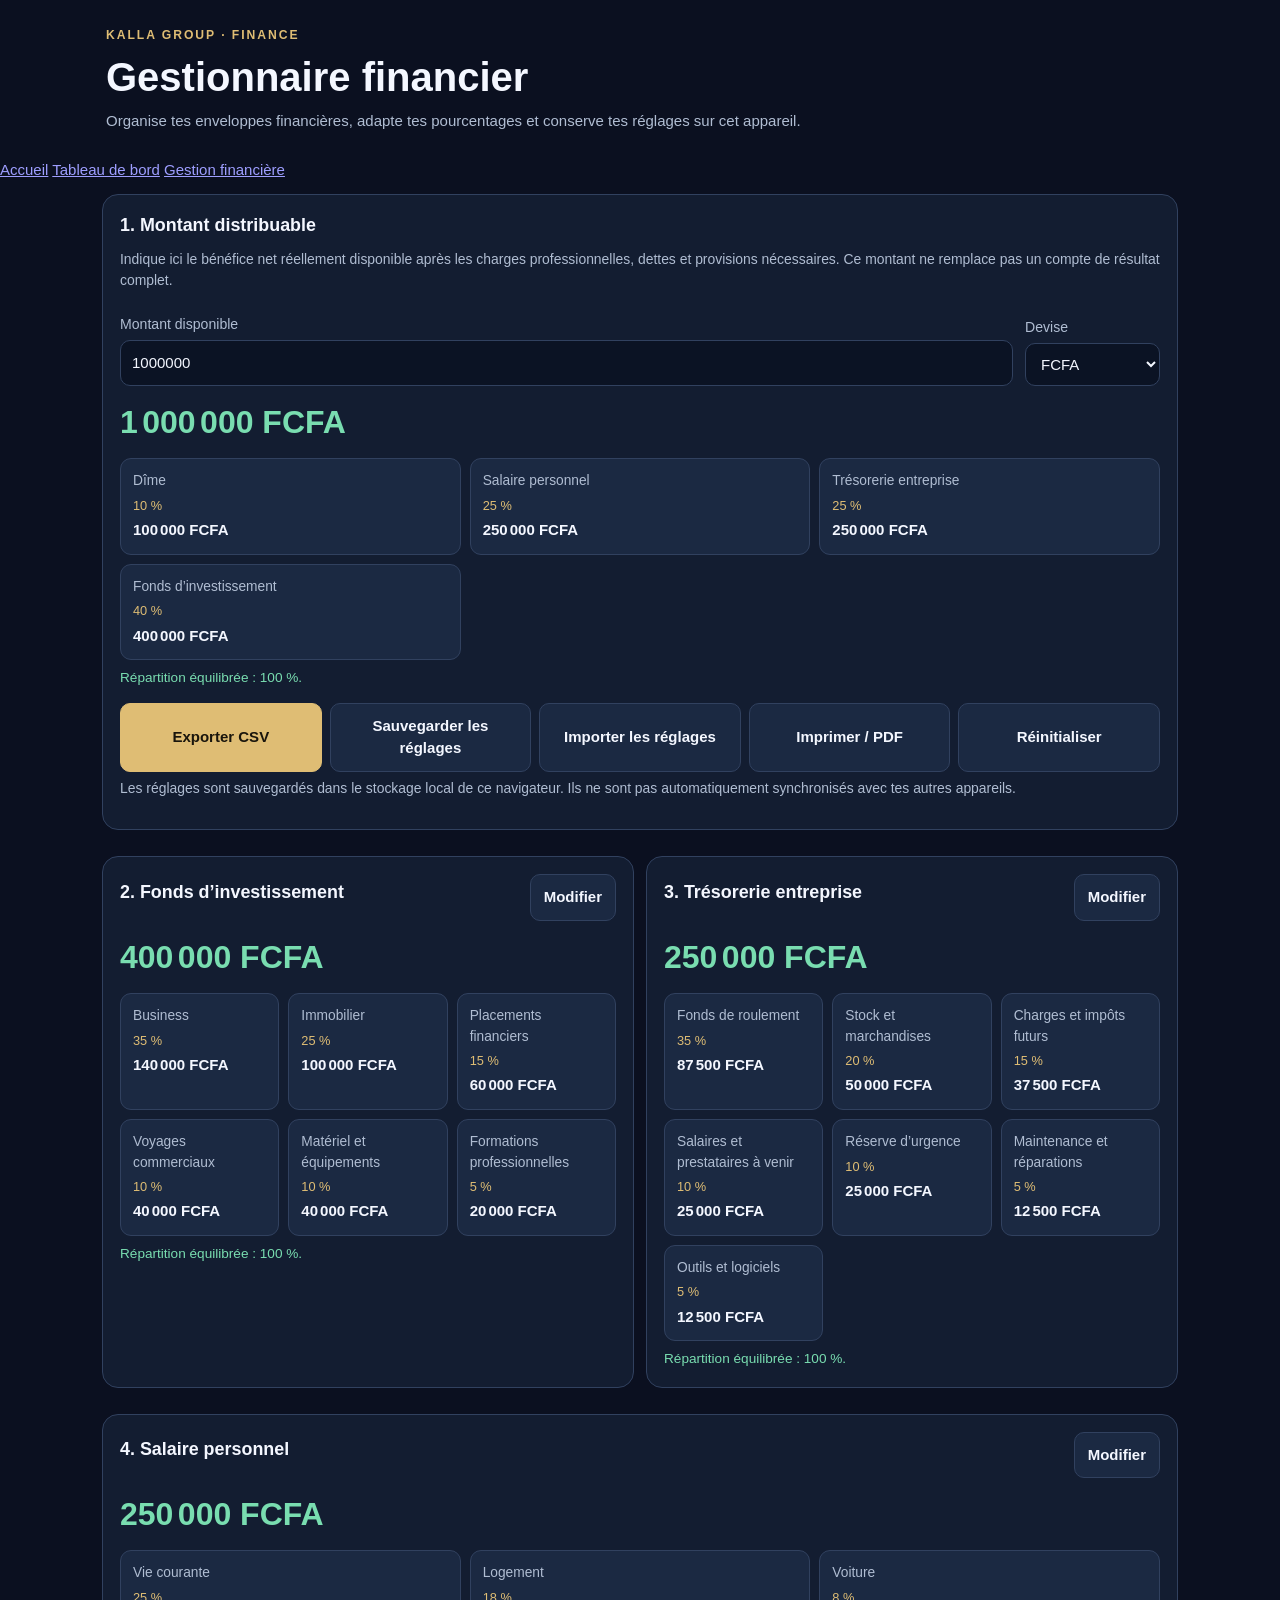
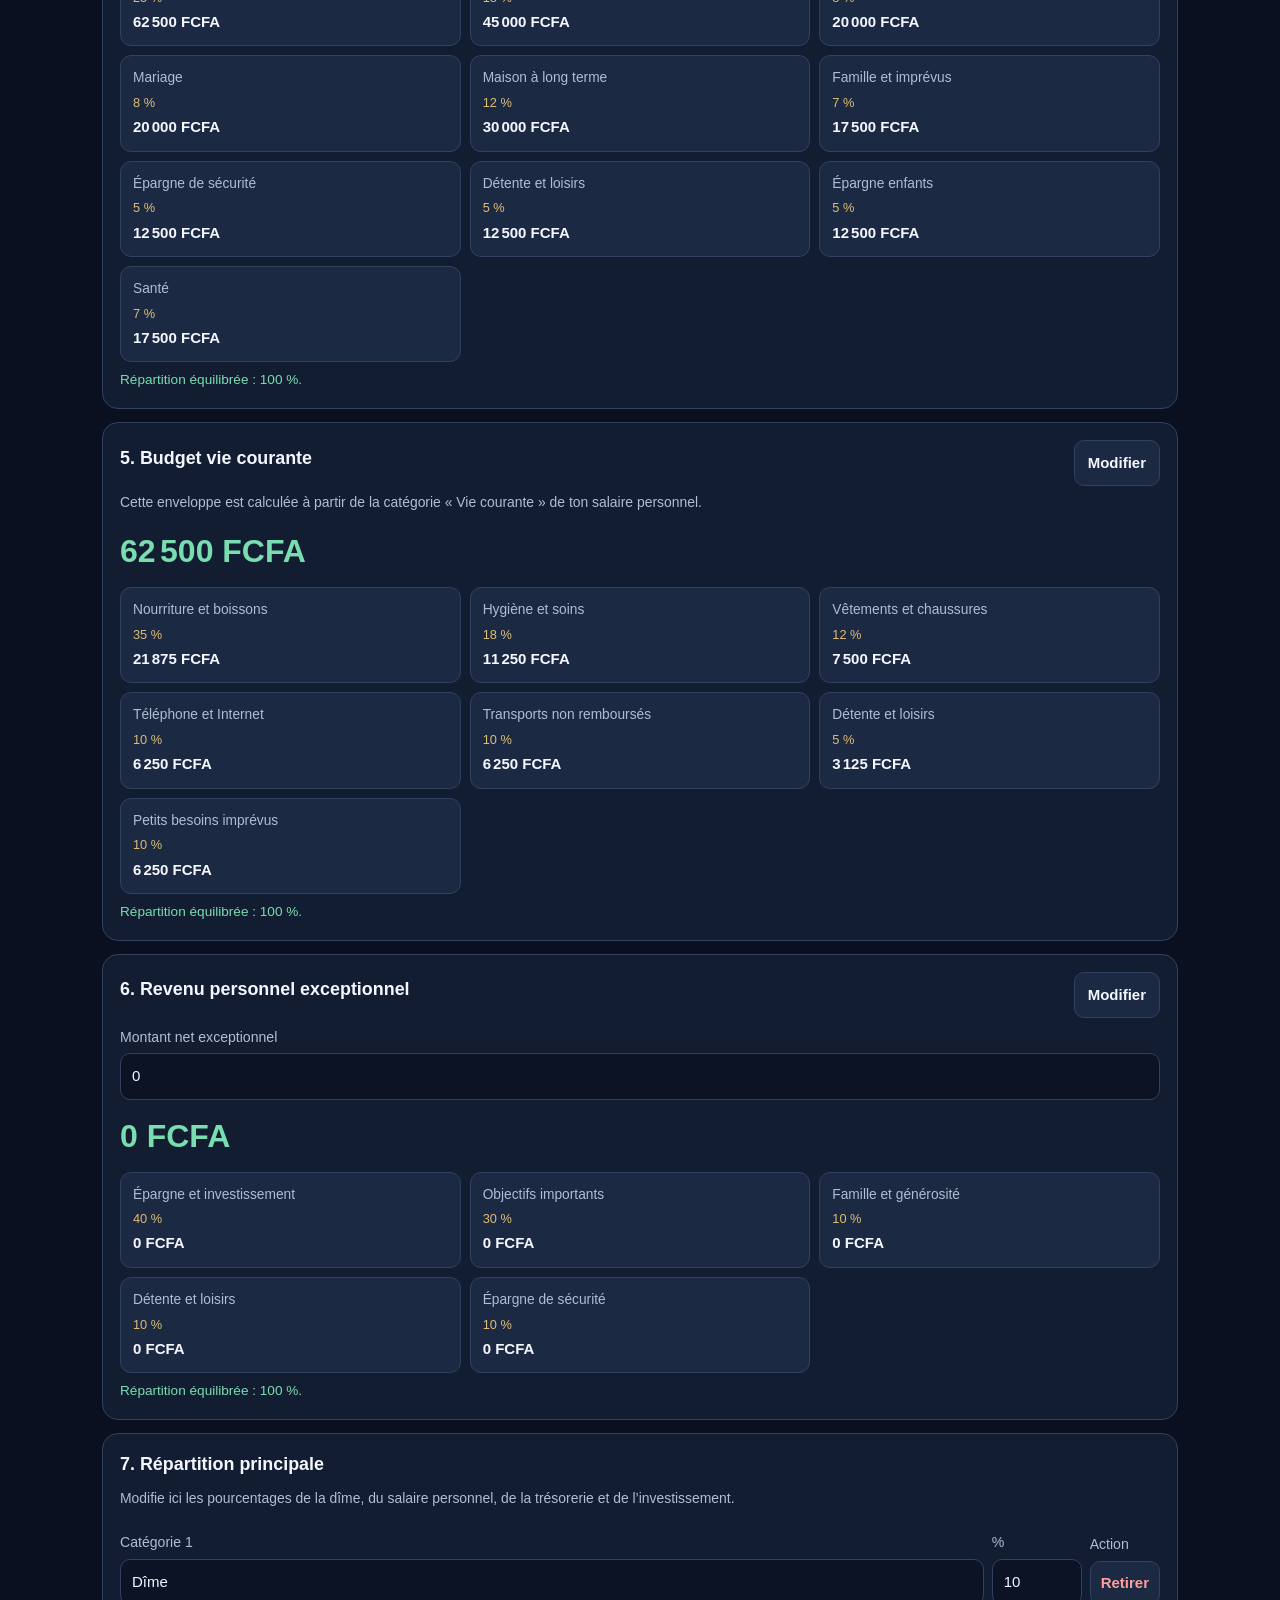
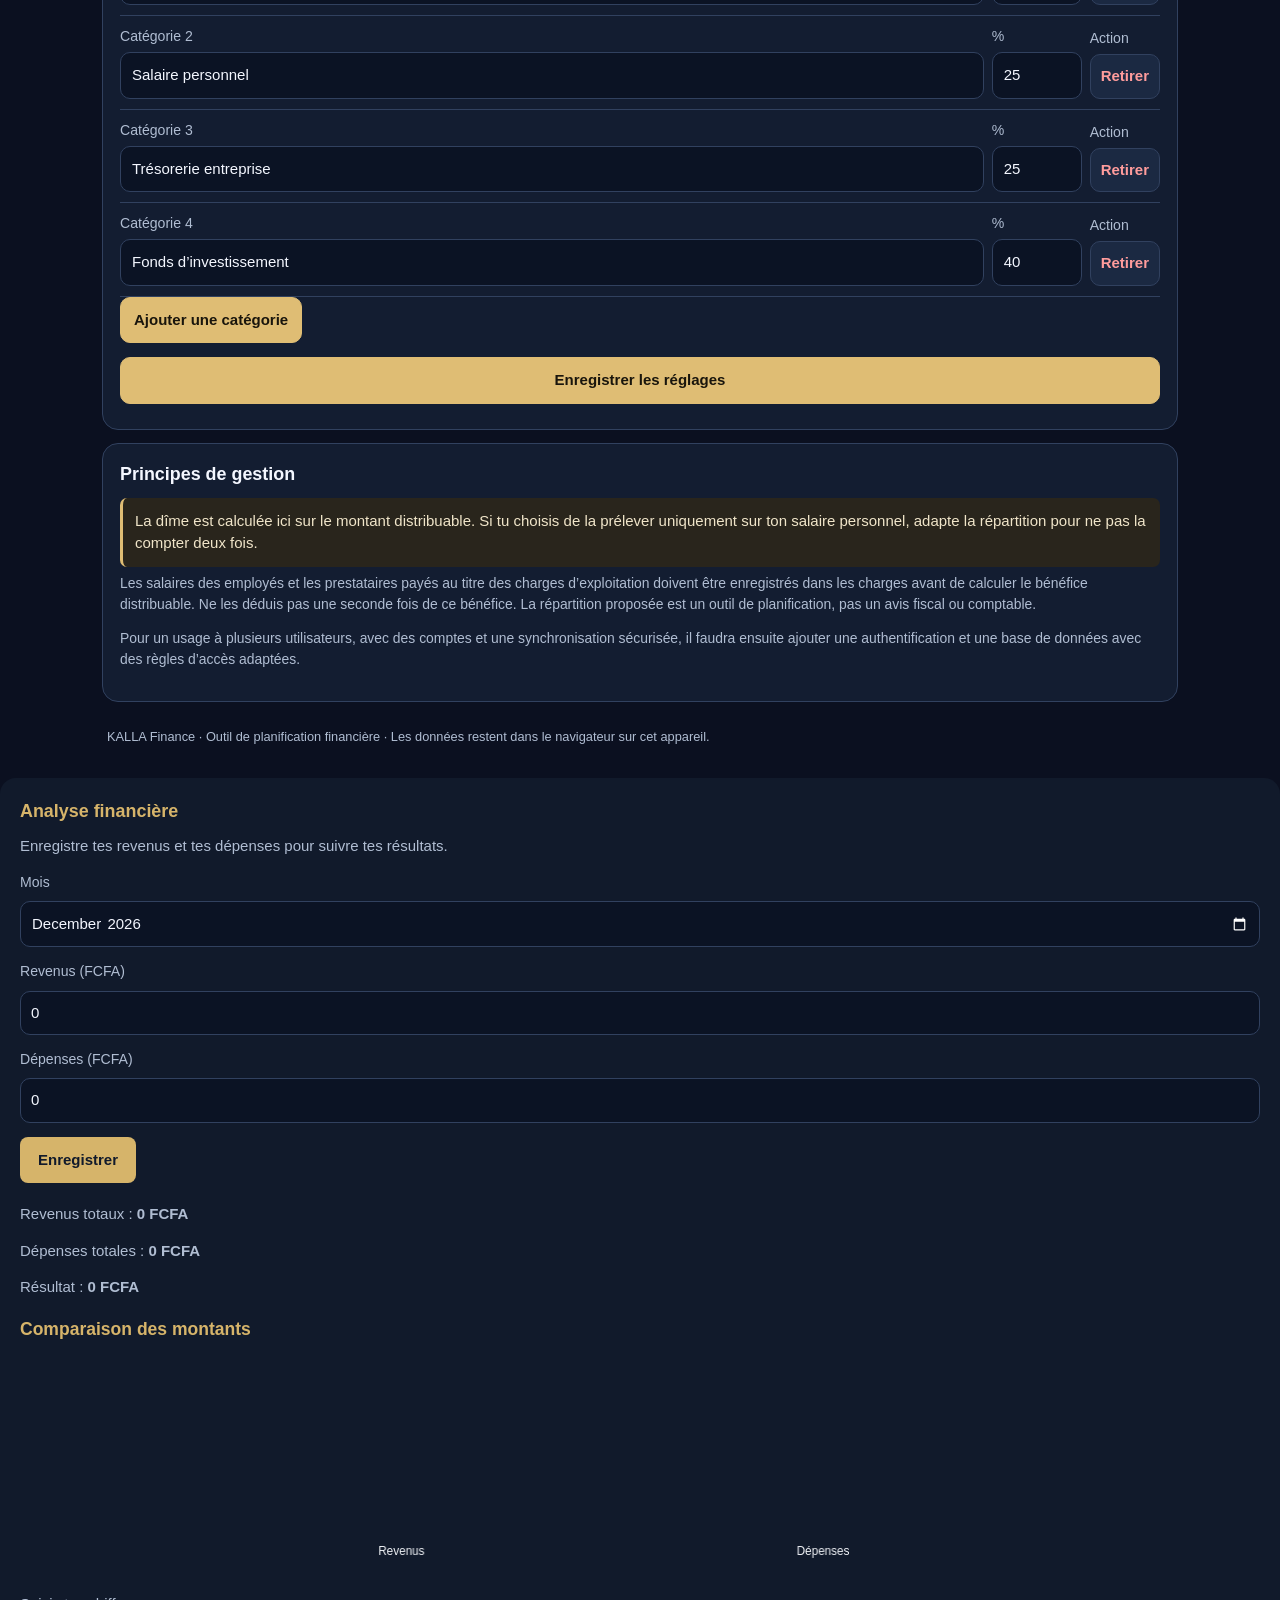
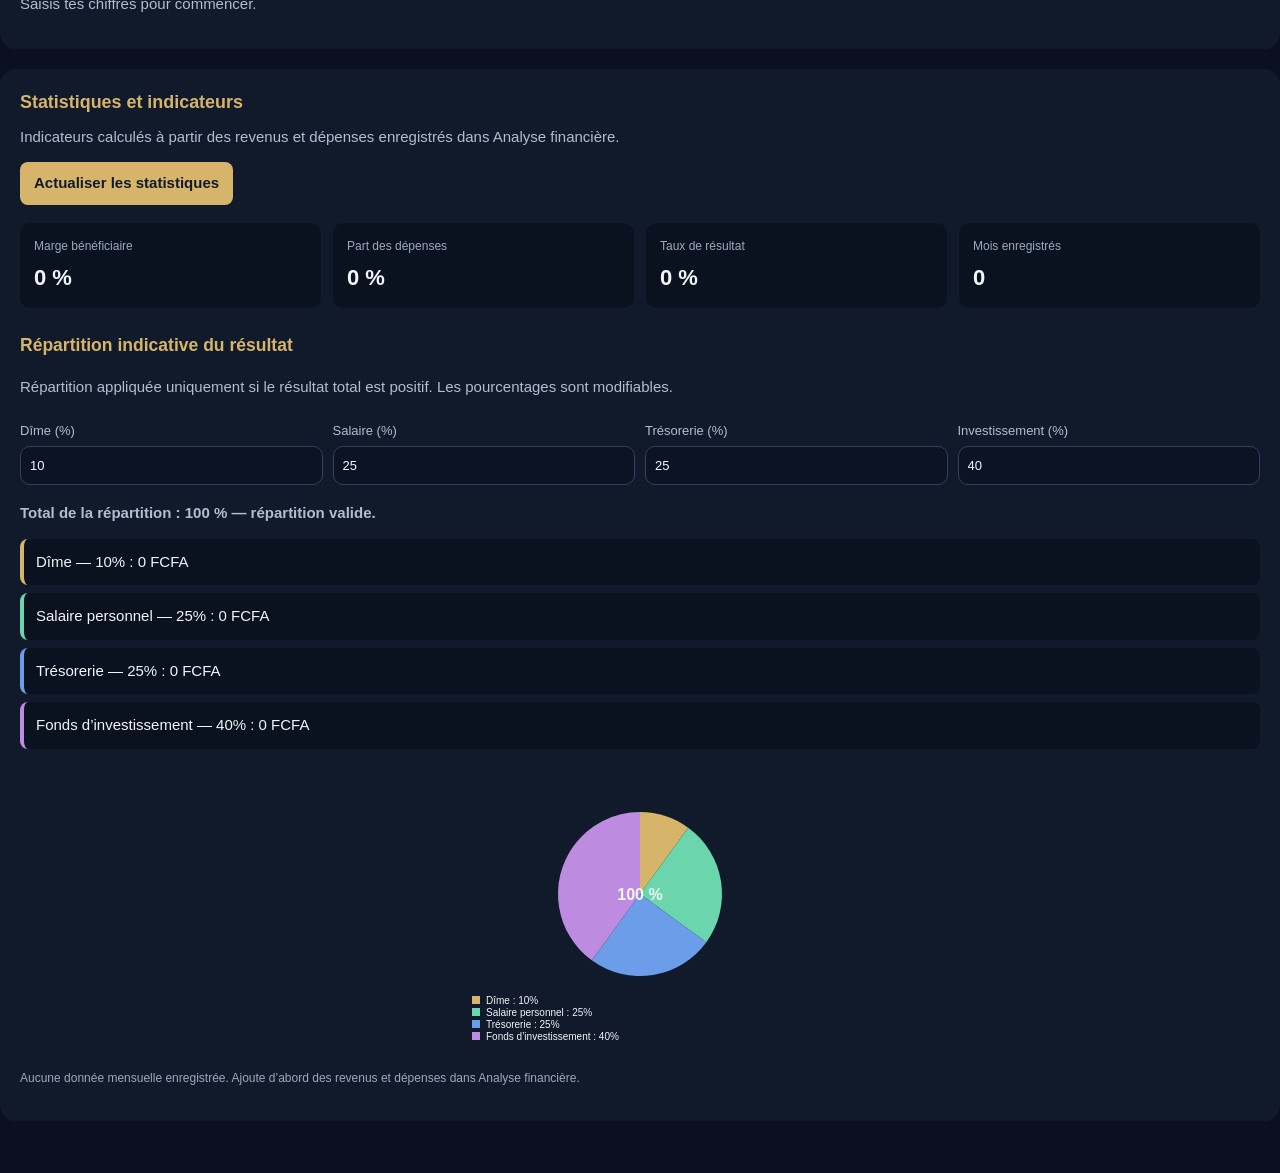
==== commit 3d5651a6: "Update index.html" ====
--- a/index.html
+++ b/index.html
@@ -164,6 +164,12 @@
   <h1>Gestionnaire financier</h1>
   <p>Organise tes enveloppes financières, adapte tes pourcentages et conserve tes réglages sur cet appareil.</p>
 </header>
+
+<nav class="navigation">
+  <a href="index.html">Accueil</a>
+  <a href="dashboard.html">Tableau de bord</a>
+  <a href="gestion.html">Gestion financière</a>
+</nav>
 
 <main>
 <section class="card">
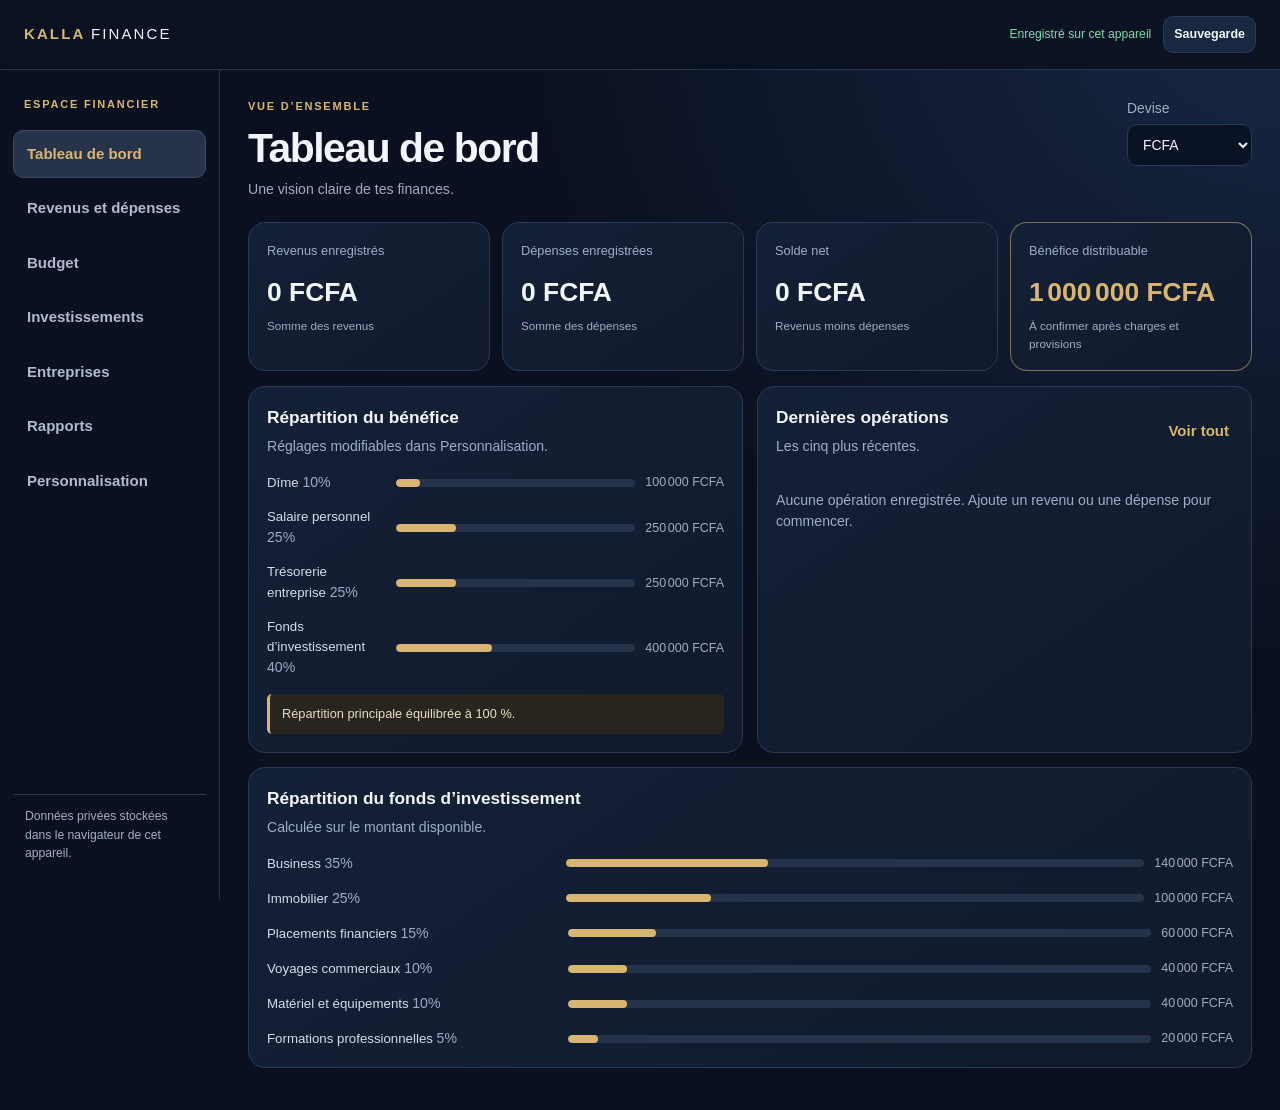
==== commit 0d52e2bd: "Add files via upload" ====
--- a/index.html
+++ b/index.html
@@ -6,1055 +6,97 @@
 <meta name="theme-color" content="#0b1020">
 <meta name="apple-mobile-web-app-capable" content="yes">
 <meta name="apple-mobile-web-app-title" content="KALLA Finance">
-<link rel="manifest" href="./manifest.webmanifest">
-<link rel="apple-touch-icon" href="./icon-192.png">
-<title>KALLA Finance</title>
-<style>
-:root {
-  color-scheme: dark;
-  --bg:#0b1020;
-  --panel:#131d31;
-  --panel2:#1b2942;
-  --text:#f4f7ff;
-  --muted:#b0bdd2;
-  --gold:#dfbd74;
-  --line:#31415f;
-  --green:#79ddb0;
-  --red:#ff9c9c;
-}
-* { box-sizing:border-box; }
-body {
-  margin:0;
-  padding-bottom:32px;
-  background:var(--bg);
-  color:var(--text);
-  font:15px/1.5 -apple-system,BlinkMacSystemFont,"Segoe UI",sans-serif;
-}
-header,main,footer { max-width:1100px; margin:auto; }
-header { padding:26px 16px 12px; }
-main { padding:0 12px; }
-.brand {
-  color:var(--gold);
-  font-size:.76rem;
-  font-weight:800;
-  letter-spacing:.16em;
-}
-h1 { font-size:clamp(1.8rem,5vw,2.5rem); line-height:1.15; margin:10px 0; }
-h2 { font-size:1.12rem; margin:0 0 10px; }
-p { color:var(--muted); margin:6px 0 14px; }
-.card {
-  background:var(--panel);
-  border:1px solid var(--line);
-  border-radius:16px;
-  padding:17px;
-  margin:13px 0;
-  min-width:0;
-}
-label { display:block; color:var(--muted); font-size:.88rem; margin:9px 0 5px; }
-input,select,button {
-  font:inherit;
-  border-radius:10px;
-}
-input,select {
-  min-width:0;
-  width:100%;
-  padding:11px;
-  color:var(--text);
-  background:#0b1324;
-  border:1px solid var(--line);
-}
-button {
-  padding:11px 13px;
-  border:1px solid var(--line);
-  background:var(--panel2);
-  color:var(--text);
-  cursor:pointer;
-  font-weight:650;
-}
-button:focus-visible,input:focus-visible,select:focus-visible {
-  outline:2px solid var(--gold);
-  outline-offset:2px;
-}
-.primary { background:var(--gold); color:#19150c; border-color:var(--gold); }
-.danger { color:var(--red); }
-.row { display:flex; gap:12px; align-items:end; }
-.row>* { flex:1; min-width:0; }
-.big {
-  font-size:clamp(1.5rem,5vw,2rem);
-  font-weight:850;
-  color:var(--green);
-  overflow-wrap:anywhere;
-  margin:12px 0;
-}
-.grid {
-  display:grid;
-  grid-template-columns:repeat(2,minmax(0,1fr));
-  gap:9px;
-}
-.tile {
-  min-width:0;
-  background:var(--panel2);
-  border:1px solid var(--line);
-  border-radius:11px;
-  padding:12px;
-}
-.tile .nm { color:var(--muted); font-size:.86rem; overflow-wrap:anywhere; }
-.tile .pct { color:var(--gold); font-size:.8rem; margin:4px 0; }
-.tile .val { font-weight:800; overflow-wrap:anywhere; }
-.twocol { display:grid; gap:12px; }
-.actions { display:flex; flex-wrap:wrap; gap:8px; margin-top:14px; }
-.actions button { flex:1 1 140px; }
-.note {
-  padding:12px;
-  border-left:3px solid var(--gold);
-  background:#29251c;
-  border-radius:7px;
-  color:#f0e5c9;
-}
-.muted { color:var(--muted); font-size:.87rem; }
-.status { font-size:.85rem; margin-top:8px; }
-.status.good { color:var(--green); }
-.status.bad { color:var(--red); }
-.section-head {
-  display:flex;
-  justify-content:space-between;
-  align-items:center;
-  gap:10px;
-  flex-wrap:wrap;
-}
-.category {
-  display:grid;
-  grid-template-columns:minmax(0,1fr) 90px auto;
-  gap:8px;
-  align-items:end;
-  padding:10px 0;
-  border-bottom:1px solid var(--line);
-}
-.category:last-child { border-bottom:0; }
-.category label { margin-top:0; }
-.category button { padding:10px; }
-.editor { margin-top:12px; }
-footer { padding:12px 17px; font-size:.8rem; color:var(--muted); }
-@media(min-width:650px) {
-  .grid { grid-template-columns:repeat(3,minmax(0,1fr)); }
-  .twocol { grid-template-columns:repeat(2,minmax(0,1fr)); }
-}
-@media(max-width:390px) {
-  .category { grid-template-columns:minmax(0,1fr) 76px auto; gap:5px; }
-  .category input { padding:9px 7px; font-size:.86rem; }
-  .category button { padding:9px 7px; font-size:.8rem; }
-  .card { padding:13px; }
-}
-@media print {
-  :root { color-scheme:light; }
-  body { background:white; color:#111; }
-  .card { background:white; border:1px solid #ccc; break-inside:avoid; }
-  p,.muted,.tile .nm,footer { color:#444; }
-  input,select,button,.editor,.actions { display:none!important; }
-  .tile { background:#f5f5f5; border-color:#ddd; }
-  .tile .pct { color:#72551c; }
-  .big { color:#176d48; }
-  .note { background:#fff8e9; color:#222; }
-}
-</style>
+<title>KALLA Finance — Gestionnaire financier</title>
+<link rel="stylesheet" href="styles.css">
+<link rel="manifest" href="manifest.webmanifest">
+<link rel="apple-touch-icon" href="icon-192.png">
 </head>
 <body>
-<header>
-  <div class="brand">KALLA GROUP · FINANCE</div>
-  <h1>Gestionnaire financier</h1>
-  <p>Organise tes enveloppes financières, adapte tes pourcentages et conserve tes réglages sur cet appareil.</p>
+<header class="topbar">
+  <a class="brand" href="index.html">KALLA <span>FINANCE</span></a>
+  <div class="top-actions"><span id="saveState" class="save-state">Enregistré sur cet appareil</span><button class="icon-btn" id="exportAll" title="Exporter une sauvegarde">Sauvegarde</button></div>
 </header>
-
-<nav class="navigation">
-  <a href="index.html">Accueil</a>
-  <a href="dashboard.html">Tableau de bord</a>
-  <a href="gestion.html">Gestion financière</a>
-</nav>
-
+<div class="shell">
+<aside class="sidebar">
+  <p class="nav-caption">ESPACE FINANCIER</p>
+  <button class="nav active" data-page="dashboard">Tableau de bord</button>
+  <button class="nav" data-page="transactions">Revenus et dépenses</button>
+  <button class="nav" data-page="budget">Budget</button>
+  <button class="nav" data-page="invest">Investissements</button>
+  <button class="nav" data-page="business">Entreprises</button>
+  <button class="nav" data-page="reports">Rapports</button>
+  <button class="nav" data-page="settings">Personnalisation</button>
+  <div class="sidebar-note">Données privées stockées dans le navigateur de cet appareil.</div>
+</aside>
 <main>
-<section class="card">
-  <h2>1. Montant distribuable</h2>
-  <p class="muted">Indique ici le bénéfice net réellement disponible après les charges professionnelles, dettes et provisions nécessaires. Ce montant ne remplace pas un compte de résultat complet.</p>
-  <div class="row">
-    <div>
-      <label for="amount">Montant disponible</label>
-      <input id="amount" type="number" min="0" step="any" inputmode="decimal" value="1000000">
-    </div>
-    <div style="max-width:135px">
-      <label for="cur">Devise</label>
-      <select id="cur">
-        <option value="FCFA">FCFA</option>
-        <option value="EUR">EUR</option>
-        <option value="RMB">RMB</option>
-      </select>
-    </div>
+<section class="page active" id="page-dashboard">
+  <div class="page-head"><div><p class="eyebrow">VUE D’ENSEMBLE</p><h1>Tableau de bord</h1><p class="sub">Une vision claire de tes finances.</p></div><label class="currency-wrap">Devise<select id="currency"><option>FCFA</option><option>EUR</option><option>RMB</option><option>USD</option></select></label></div>
+  <div class="stats">
+    <article class="stat"><span>Revenus enregistrés</span><strong id="statIncome">0 FCFA</strong><small>Somme des revenus</small></article>
+    <article class="stat"><span>Dépenses enregistrées</span><strong id="statExpense">0 FCFA</strong><small>Somme des dépenses</small></article>
+    <article class="stat"><span>Solde net</span><strong id="statNet">0 FCFA</strong><small>Revenus moins dépenses</small></article>
+    <article class="stat accent"><span>Bénéfice distribuable</span><strong id="statProfit">0 FCFA</strong><small>À confirmer après charges et provisions</small></article>
   </div>
-  <div class="big" id="mainTotal">1 000 000 FCFA</div>
-  <div id="mainGrid" class="grid"></div>
-  <div id="mainStatus" class="status"></div>
-  <div class="actions">
-    <button class="primary" id="exportCsv">Exporter CSV</button>
-    <button id="exportJson">Sauvegarder les réglages</button>
-    <button id="importButton">Importer les réglages</button>
-    <button id="print">Imprimer / PDF</button>
-    <button id="reset">Réinitialiser</button>
-    <input id="importFile" type="file" accept=".json,application/json" hidden>
+  <div class="two-col">
+    <article class="panel"><div class="panel-head"><div><h2>Répartition du bénéfice</h2><p class="sub">Réglages modifiables dans Personnalisation.</p></div></div><div id="allocationChart" class="bar-list"></div><div id="allocationNote" class="notice"></div></article>
+    <article class="panel"><div class="panel-head"><div><h2>Dernières opérations</h2><p class="sub">Les cinq plus récentes.</p></div><button class="text-btn" data-goto="transactions">Voir tout</button></div><div id="recentList" class="operation-list"></div></article>
   </div>
-  <p class="muted">Les réglages sont sauvegardés dans le stockage local de ce navigateur. Ils ne sont pas automatiquement synchronisés avec tes autres appareils.</p>
+  <article class="panel"><div class="panel-head"><div><h2>Répartition du fonds d’investissement</h2><p class="sub">Calculée sur le montant disponible.</p></div></div><div id="investChart" class="bar-list"></div></article>
 </section>
 
-<div class="twocol">
-  <section class="card">
-    <div class="section-head">
-      <h2>2. Fonds d’investissement</h2>
-      <button data-edit="invest">Modifier</button>
-    </div>
-    <div class="big" id="investTotal"></div>
-    <div class="grid" id="investGrid"></div>
-    <div id="investStatus" class="status"></div>
-    <div id="investEditor" class="editor" hidden></div>
-  </section>
-
-  <section class="card">
-    <div class="section-head">
-      <h2>3. Trésorerie entreprise</h2>
-      <button data-edit="cash">Modifier</button>
-    </div>
-    <div class="big" id="cashTotal"></div>
-    <div class="grid" id="cashGrid"></div>
-    <div id="cashStatus" class="status"></div>
-    <div id="cashEditor" class="editor" hidden></div>
-  </section>
-</div>
-
-<section class="card">
-  <div class="section-head">
-    <h2>4. Salaire personnel</h2>
-    <button data-edit="salary">Modifier</button>
-  </div>
-  <div class="big" id="salaryTotal"></div>
-  <div class="grid" id="salaryGrid"></div>
-  <div id="salaryStatus" class="status"></div>
-  <div id="salaryEditor" class="editor" hidden></div>
+<section class="page" id="page-transactions">
+  <div class="page-head"><div><p class="eyebrow">MOUVEMENTS</p><h1>Revenus et dépenses</h1><p class="sub">Enregistre les opérations et garde une trace de tes mouvements.</p></div></div>
+  <article class="panel">
+    <h2>Ajouter une opération</h2>
+    <form id="transactionForm" class="form-grid">
+      <label>Type<select id="txType"><option value="income">Revenu</option><option value="expense">Dépense</option></select></label>
+      <label>Libellé<input id="txLabel" required maxlength="90" placeholder="Ex. : vente, transport, prestation"></label>
+      <label>Montant<input id="txAmount" required type="number" min="0.01" step="any" inputmode="decimal" placeholder="0"></label>
+      <label>Catégorie<select id="txCategory"></select></label>
+      <label>Date<input id="txDate" type="date" required></label>
+      <label>Note (facultatif)<input id="txNote" maxlength="180" placeholder="Référence ou précision"></label>
+      <div class="form-actions"><button class="primary" type="submit">Enregistrer l’opération</button></div>
+    </form>
+  </article>
+  <article class="panel"><div class="panel-head"><h2>Historique</h2><div class="filter-row"><select id="filterType"><option value="all">Tous les types</option><option value="income">Revenus</option><option value="expense">Dépenses</option></select><input id="filterText" placeholder="Rechercher"></div></div><div class="table-wrap"><table><thead><tr><th>Date</th><th>Opération</th><th>Catégorie</th><th>Montant</th><th></th></tr></thead><tbody id="transactionRows"></tbody></table></div><p class="muted" id="transactionEmpty">Aucune opération pour le moment.</p></article>
 </section>
 
-<section class="card">
-  <div class="section-head">
-    <h2>5. Budget vie courante</h2>
-    <button data-edit="living">Modifier</button>
-  </div>
-  <p class="muted">Cette enveloppe est calculée à partir de la catégorie « Vie courante » de ton salaire personnel.</p>
-  <div class="big" id="livingTotal"></div>
-  <div class="grid" id="livingGrid"></div>
-  <div id="livingStatus" class="status"></div>
-  <div id="livingEditor" class="editor" hidden></div>
+<section class="page" id="page-budget">
+  <div class="page-head"><div><p class="eyebrow">PLANIFICATION</p><h1>Budget</h1><p class="sub">Compare les montants prévus aux dépenses saisies par catégorie.</p></div></div>
+  <article class="panel"><div class="panel-head"><div><h2>Budget mensuel par catégorie</h2><p class="sub">Renseigne une limite pour les catégories de dépenses.</p></div></div><div id="budgetList" class="budget-list"></div><button class="primary" id="saveBudgets">Enregistrer les budgets</button><p class="muted" id="budgetStatus"></p></article>
 </section>
 
-<section class="card">
-  <div class="section-head">
-    <h2>6. Revenu personnel exceptionnel</h2>
-    <button data-edit="unexpected">Modifier</button>
-  </div>
-  <label for="unexpected">Montant net exceptionnel</label>
-  <input id="unexpected" type="number" min="0" step="any" inputmode="decimal" value="0">
-  <div class="big" id="unexpectedTotal"></div>
-  <div class="grid" id="unexpectedGrid"></div>
-  <div id="unexpectedStatus" class="status"></div>
-  <div id="unexpectedEditor" class="editor" hidden></div>
+<section class="page" id="page-invest">
+  <div class="page-head"><div><p class="eyebrow">CAPITAL</p><h1>Investissements</h1><p class="sub">Suis les sommes engagées sur tes projets.</p></div></div>
+  <article class="panel"><h2>Ajouter un investissement</h2><form id="investmentForm" class="form-grid"><label>Projet / actif<input id="invName" required maxlength="90" placeholder="Ex. : matériel BTP"></label><label>Montant investi<input id="invAmount" required type="number" min="0.01" step="any" inputmode="decimal"></label><label>Date<input id="invDate" type="date" required></label><label>Statut<select id="invStatus"><option>À étudier</option><option>En cours</option><option>Terminé</option><option>En pause</option></select></label><div class="form-actions"><button class="primary" type="submit">Ajouter l’investissement</button></div></form></article>
+  <article class="panel"><div class="panel-head"><h2>Portefeuille</h2><strong id="investmentTotal">0 FCFA</strong></div><div id="investmentList" class="entity-list"></div></article>
 </section>
 
-<section class="card">
-  <h2>7. Répartition principale</h2>
-  <p class="muted">Modifie ici les pourcentages de la dîme, du salaire personnel, de la trésorerie et de l’investissement.</p>
-  <div id="mainEditor" class="editor"></div>
-  <div class="actions">
-    <button class="primary" id="saveSettings">Enregistrer les réglages</button>
-  </div>
-  <div id="saveStatus" class="status" aria-live="polite"></div>
+<section class="page" id="page-business">
+  <div class="page-head"><div><p class="eyebrow">ACTIVITÉS</p><h1>Entreprises et projets</h1><p class="sub">Centralise les activités que tu souhaites suivre.</p></div></div>
+  <article class="panel"><h2>Ajouter une activité</h2><form id="businessForm" class="form-grid"><label>Nom de l’activité<input id="bizName" required maxlength="90" placeholder="Ex. : KALLA Logistics"></label><label>Secteur<input id="bizSector" maxlength="70" placeholder="Ex. : logistique, BTP"></label><label>Capital engagé<input id="bizCapital" type="number" min="0" step="any" inputmode="decimal" value="0"></label><label>Statut<select id="bizStatus"><option>En préparation</option><option>En activité</option><option>En pause</option><option>Clôturé</option></select></label><div class="form-actions"><button class="primary" type="submit">Ajouter l’activité</button></div></form></article>
+  <article class="panel"><h2>Mes activités</h2><div id="businessList" class="entity-list"></div></article>
 </section>
 
-<section class="card">
-  <h2>Principes de gestion</h2>
-  <div class="note">
-    La dîme est calculée ici sur le montant distribuable. Si tu choisis de la prélever uniquement sur ton salaire personnel, adapte la répartition pour ne pas la compter deux fois.
-  </div>
-  <p class="muted">Les salaires des employés et les prestataires payés au titre des charges d’exploitation doivent être enregistrés dans les charges avant de calculer le bénéfice distribuable. Ne les déduis pas une seconde fois de ce bénéfice. La répartition proposée est un outil de planification, pas un avis fiscal ou comptable.</p>
-  <p class="muted">Pour un usage à plusieurs utilisateurs, avec des comptes et une synchronisation sécurisée, il faudra ensuite ajouter une authentification et une base de données avec des règles d’accès adaptées.</p>
+<section class="page" id="page-reports">
+  <div class="page-head"><div><p class="eyebrow">ANALYSE</p><h1>Rapports</h1><p class="sub">Synthèse des opérations enregistrées.</p></div><button class="primary" id="exportCsv">Exporter les opérations (CSV)</button></div>
+  <div class="stats"><article class="stat"><span>Nombre d’opérations</span><strong id="reportCount">0</strong></article><article class="stat"><span>Investissements suivis</span><strong id="reportInvCount">0</strong></article><article class="stat"><span>Activités suivies</span><strong id="reportBizCount">0</strong></article></div>
+  <article class="panel"><h2>Résumé par catégorie</h2><div class="table-wrap"><table><thead><tr><th>Catégorie</th><th>Revenus</th><th>Dépenses</th><th>Net</th></tr></thead><tbody id="reportRows"></tbody></table></div></article>
+  <article class="panel"><h2>Imprimer ou enregistrer en PDF</h2><p class="sub">Sur iPhone : bouton Partager dans Safari, puis Imprimer ou Enregistrer dans Fichiers.</p><button id="printReport">Imprimer le rapport</button></article>
+</section>
+
+<section class="page" id="page-settings">
+  <div class="page-head"><div><p class="eyebrow">CONTRÔLE</p><h1>Personnalisation</h1><p class="sub">Adapte les règles à ton fonctionnement sans modifier le code.</p></div></div>
+  <article class="panel"><h2>Montant de référence</h2><p class="sub">Saisis le bénéfice distribuable après charges, impôts, dettes et provisions nécessaires. Ce n’est pas le chiffre d’affaires.</p><div class="form-grid"><label>Montant distribuable<input id="profitAmount" type="number" min="0" step="any" inputmode="decimal"></label><label>Couleur principale<select id="themeColor"><option value="#d9b66f">Or classique</option><option value="#79ddb0">Vert</option><option value="#86a9ff">Bleu</option><option value="#c49aff">Violet</option><option value="#f09b87">Cuivre</option></select></label></div></article>
+  <article class="panel"><div class="panel-head"><div><h2>Répartition principale</h2><p class="sub">La somme doit être égale à 100 %.</p></div><strong id="mainPctTotal">100 %</strong></div><div id="mainAllocationEditor" class="settings-list"></div><button class="secondary" id="addMainCategory">Ajouter une enveloppe</button><p id="mainPctStatus" class="muted"></p></article>
+  <article class="panel"><div class="panel-head"><div><h2>Catégories de revenus et dépenses</h2><p class="sub">Renomme, ajoute ou supprime des catégories.</p></div></div><div class="settings-two"><div><h3>Revenus</h3><div id="incomeCategories" class="settings-list"></div><form id="addIncomeCategory" class="inline-add"><input id="newIncomeCategory" placeholder="Nouvelle catégorie" required maxlength="50"><button type="submit">Ajouter</button></form></div><div><h3>Dépenses</h3><div id="expenseCategories" class="settings-list"></div><form id="addExpenseCategory" class="inline-add"><input id="newExpenseCategory" placeholder="Nouvelle catégorie" required maxlength="50"><button type="submit">Ajouter</button></form></div></div></article>
+  <article class="panel"><div class="panel-head"><div><h2>Sous-catégories des enveloppes</h2><p class="sub">Pourcentages internes : chaque groupe doit totaliser 100 %.</p></div></div><div id="subAllocationEditors"></div></article>
+  <article class="panel"><h2>Sauvegarde et remise à zéro</h2><p class="sub">Exportation conseillée régulièrement. La réinitialisation efface les données locales de cette application.</p><div class="button-row"><button class="primary" id="saveSettings">Enregistrer les paramètres</button><button id="importAll">Importer une sauvegarde JSON</button><button class="danger-btn" id="resetAll">Effacer toutes les données</button><input id="importJsonFile" type="file" accept=".json,application/json" hidden></div><p id="settingsStatus" class="muted" aria-live="polite"></p></article>
+  <article class="panel"><h2>Confidentialité</h2><p class="sub">Cette version est prévue pour un seul utilisateur et stocke les données dans le navigateur de cet appareil. Elle n’a pas de compte en ligne ni de chiffrement serveur. Ne l’utilise pas comme coffre-fort pour des mots de passe, coordonnées bancaires ou informations très sensibles. Si tu effaces les données du navigateur, elles peuvent être perdues : exporte une sauvegarde.</p></article>
 </section>
 </main>
-
-<footer>KALLA Finance · Outil de planification financière · Les données restent dans le navigateur sur cet appareil.</footer>
-
-<script>
-'use strict';
-
-const STORAGE_KEY = 'kalla-finance-settings-v2';
-
-const DEFAULTS = {
-  currency: 'FCFA',
-  amount: 1000000,
-  unexpectedAmount: 0,
-  main: [
-    {id:'tithe', name:'Dîme', pct:10},
-    {id:'salary', name:'Salaire personnel', pct:25},
-    {id:'cash', name:'Trésorerie entreprise', pct:25},
-    {id:'invest', name:'Fonds d’investissement', pct:40}
-  ],
-  invest: [
-    {id:'i1', name:'Business', pct:35},
-    {id:'i2', name:'Immobilier', pct:25},
-    {id:'i3', name:'Placements financiers', pct:15},
-    {id:'i4', name:'Voyages commerciaux', pct:10},
-    {id:'i5', name:'Matériel et équipements', pct:10},
-    {id:'i6', name:'Formations professionnelles', pct:5}
-  ],
-  cash: [
-    {id:'c1', name:'Fonds de roulement', pct:35},
-    {id:'c2', name:'Stock et marchandises', pct:20},
-    {id:'c3', name:'Charges et impôts futurs', pct:15},
-    {id:'c4', name:'Salaires et prestataires à venir', pct:10},
-    {id:'c5', name:'Réserve d’urgence', pct:10},
-    {id:'c6', name:'Maintenance et réparations', pct:5},
-    {id:'c7', name:'Outils et logiciels', pct:5}
-  ],
-  salary: [
-    {id:'s1', name:'Vie courante', pct:25},
-    {id:'s2', name:'Logement', pct:18},
-    {id:'s3', name:'Voiture', pct:8},
-    {id:'s4', name:'Mariage', pct:8},
-    {id:'s5', name:'Maison à long terme', pct:12},
-    {id:'s6', name:'Famille et imprévus', pct:7},
-    {id:'s7', name:'Épargne de sécurité', pct:5},
-    {id:'s8', name:'Détente et loisirs', pct:5},
-    {id:'s9', name:'Épargne enfants', pct:5},
-    {id:'s10', name:'Santé', pct:7}
-  ],
-  living: [
-    {id:'l1', name:'Nourriture et boissons', pct:35},
-    {id:'l2', name:'Hygiène et soins', pct:18},
-    {id:'l3', name:'Vêtements et chaussures', pct:12},
-    {id:'l4', name:'Téléphone et Internet', pct:10},
-    {id:'l5', name:'Transports non remboursés', pct:10},
-    {id:'l6', name:'Détente et loisirs', pct:5},
-    {id:'l7', name:'Petits besoins imprévus', pct:10}
-  ],
-  unexpected: [
-    {id:'u1', name:'Épargne et investissement', pct:40},
-    {id:'u2', name:'Objectifs importants', pct:30},
-    {id:'u3', name:'Famille et générosité', pct:10},
-    {id:'u4', name:'Détente et loisirs', pct:10},
-    {id:'u5', name:'Épargne de sécurité', pct:10}
-  ]
-};
-
-let settings = structuredClone(DEFAULTS);
-const $ = id => document.getElementById(id);
-
-function num(value) {
-  const n = Number(value);
-  return Number.isFinite(n) && n > 0 ? n : 0;
-}
-function currency() {
-  return $('cur').value;
-}
-function money(value) {
-  return new Intl.NumberFormat('fr-FR', {
-    maximumFractionDigits:2
-  }).format(Number.isFinite(value) ? value : 0) + ' ' + currency();
-}
-function totalPct(items) {
-  return items.reduce((sum, item) => sum + num(item.pct), 0);
-}
-function mainPct(id) {
-  const item = settings.main.find(x => x.id === id);
-  return item ? num(item.pct) : 0;
-}
-function baseFor(key) {
-  const amount = num($('amount').value);
-  if (key === 'invest') return amount * mainPct('invest') / 100;
-  if (key === 'cash') return amount * mainPct('cash') / 100;
-  if (key === 'salary') return amount * mainPct('salary') / 100;
-  if (key === 'living') {
-    const salary = settings.salary.find(x => x.name === 'Vie courante');
-    return baseFor('salary') * (salary ? num(salary.pct) : 0) / 100;
-  }
-  if (key === 'unexpected') return num($('unexpected').value);
-  return amount;
-}
-function statusMessage(elementId, items) {
-  const sum = totalPct(items);
-  const el = $(elementId);
-  const valid = Math.abs(sum - 100) < 0.000001;
-  el.className = 'status ' + (valid ? 'good' : 'bad');
-  el.textContent = valid
-    ? 'Répartition équilibrée : 100 %.'
-    : 'Attention : total actuel ' + sum.toLocaleString('fr-FR') +
-      ' %. Ajuste les pourcentages pour atteindre 100 %.';
-}
-function renderCards(key) {
-  const items = settings[key];
-  const host = $(key + 'Grid');
-  host.replaceChildren();
-
-  const base = baseFor(key);
-  for (const item of items) {
-    const tile = document.createElement('div');
-    tile.className = 'tile';
-
-    const name = document.createElement('div');
-    name.className = 'nm';
-    name.textContent = item.name;
-
-    const pct = document.createElement('div');
-    pct.className = 'pct';
-    pct.textContent = num(item.pct).toLocaleString('fr-FR') + ' %';
-
-    const value = document.createElement('div');
-    value.className = 'val';
-    value.textContent = money(base * num(item.pct) / 100);
-
-    tile.append(name, pct, value);
-    host.append(tile);
-  }
-
-  statusMessage(key + 'Status', items);
-}
-function renderMain() {
-  const amount = num($('amount').value);
-  $('mainTotal').textContent = money(amount);
-  const host = $('mainGrid');
-  host.replaceChildren();
-
-  for (const item of settings.main) {
-    const tile = document.createElement('div');
-    tile.className = 'tile';
-
-    const name = document.createElement('div');
-    name.className = 'nm';
-    name.textContent = item.name;
-
-    const pct = document.createElement('div');
-    pct.className = 'pct';
-    pct.textContent = num(item.pct).toLocaleString('fr-FR') + ' %';
-
-    const value = document.createElement('div');
-    value.className = 'val';
-    value.textContent = money(amount * num(item.pct) / 100);
-
-    tile.append(name, pct, value);
-    host.append(tile);
-  }
-  statusMessage('mainStatus', settings.main);
-}
-function render() {
-  $('investTotal').textContent = money(baseFor('invest'));
-  $('cashTotal').textContent = money(baseFor('cash'));
-  $('salaryTotal').textContent = money(baseFor('salary'));
-  $('livingTotal').textContent = money(baseFor('living'));
-  $('unexpectedTotal').textContent = money(baseFor('unexpected'));
-
-  renderMain();
-  ['invest','cash','salary','living','unexpected'].forEach(renderCards);
-  renderMainEditor();
-}
-function saveLocal() {
-  try {
-    settings.currency = currency();
-    settings.amount = num($('amount').value);
-    settings.unexpectedAmount = num($('unexpected').value);
-    localStorage.setItem(STORAGE_KEY, JSON.stringify(settings));
-    $('saveStatus').textContent = 'Réglages enregistrés sur cet appareil.';
-    $('saveStatus').className = 'status good';
-  } catch (error) {
-    $('saveStatus').textContent = 'Impossible de sauvegarder. Vérifie le stockage du navigateur.';
-    $('saveStatus').className = 'status bad';
-  }
-}
-function loadLocal() {
-  try {
-    const raw = localStorage.getItem(STORAGE_KEY);
-    if (!raw) return;
-    const saved = JSON.parse(raw);
-    if (!saved || typeof saved !== 'object') return;
-
-    for (const key of ['main','invest','cash','salary','living','unexpected']) {
-      if (Array.isArray(saved[key])) {
-        settings[key] = saved[key]
-          .filter(x => x && typeof x.name === 'string')
-          .map((x, i) => ({
-            id: String(x.id || key + i),
-            name: String(x.name).slice(0,100),
-            pct: Math.max(0, Math.min(100, Number(x.pct) || 0))
-          }));
-      }
-    }
-    if (['FCFA','EUR','RMB'].includes(saved.currency)) {
-      $('cur').value = saved.currency;
-    }
-    if (Number.isFinite(Number(saved.amount))) $('amount').value = Math.max(0,Number(saved.amount));
-    if (Number.isFinite(Number(saved.unexpectedAmount))) $('unexpected').value = Math.max(0,Number(saved.unexpectedAmount));
-  } catch (error) {
-    console.warn('Les réglages locaux n’ont pas pu être chargés.');
-  }
-}
-function renderEditor(key, container) {
-  container.replaceChildren();
-
-  const items = settings[key];
-  items.forEach((item, index) => {
-    const row = document.createElement('div');
-    row.className = 'category';
-
-    const nameWrap = document.createElement('div');
-    const nameLabel = document.createElement('label');
-    nameLabel.textContent = 'Catégorie ' + (index + 1);
-    const nameInput = document.createElement('input');
-    nameInput.value = item.name;
-    nameInput.maxLength = 100;
-    nameInput.setAttribute('aria-label','Nom de la catégorie ' + (index + 1));
-    nameInput.addEventListener('change', () => {
-      const newName = nameInput.value.trim();
-      if (!newName) {
-        nameInput.value = item.name;
-        return;
-      }
-      item.name = newName;
-      render();
-      saveLocal();
-      renderEditor(key, container);
-    });
-    nameWrap.append(nameLabel, nameInput);
-
-    const pctWrap = document.createElement('div');
-    const pctLabel = document.createElement('label');
-    pctLabel.textContent = '%';
-    const pctInput = document.createElement('input');
-    pctInput.type = 'number';
-    pctInput.min = '0';
-    pctInput.max = '100';
-    pctInput.step = 'any';
-    pctInput.value = item.pct;
-    pctInput.setAttribute('aria-label','Pourcentage de ' + item.name);
-    pctInput.addEventListener('change', () => {
-      item.pct = Math.max(0, Math.min(100, Number(pctInput.value) || 0));
-      render();
-      saveLocal();
-      renderEditor(key, container);
-    });
-    pctWrap.append(pctLabel, pctInput);
-
-    const removeWrap = document.createElement('div');
-    const removeLabel = document.createElement('label');
-    removeLabel.textContent = 'Action';
-    const remove = document.createElement('button');
-    remove.type = 'button';
-    remove.textContent = 'Retirer';
-    remove.className = 'danger';
-    remove.addEventListener('click', () => {
-      if (items.length <= 1) {
-        alert('Garde au moins une catégorie.');
-        return;
-      }
-      if (!confirm('Retirer cette catégorie de la répartition ? Les autres pourcentages ne seront pas redistribués automatiquement.')) return;
-      settings[key] = items.filter(x => x.id !== item.id);
-      render();
-      saveLocal();
-      renderEditor(key, container);
-    });
-    removeWrap.append(removeLabel, remove);
-
-    row.append(nameWrap, pctWrap, removeWrap);
-    container.append(row);
-  });
-
-  const add = document.createElement('button');
-  add.type = 'button';
-  add.className = 'primary';
-  add.textContent = 'Ajouter une catégorie';
-  add.addEventListener('click', () => {
-    settings[key].push({
-      id: key + '-' + Date.now() + '-' + Math.floor(Math.random()*10000),
-      name: 'Nouvelle catégorie',
-      pct: 0
-    });
-    render();
-    saveLocal();
-    renderEditor(key, container);
-  });
-  container.append(add);
-}
-function renderMainEditor() {
-  const host = $('mainEditor');
-  host.replaceChildren();
-  renderEditor('main', host);
-}
-function openEditor(key) {
-  const panel = $(key + 'Editor');
-  const isHidden = panel.hidden;
-  panel.hidden = !isHidden;
-  if (isHidden) renderEditor(key, panel);
-}
-function csvEscape(value) {
-  return '"' + String(value).replace(/"/g,'""') + '"';
-}
-function exportCsv() {
-  const rows = [['Section','Catégorie','Pourcentage','Base','Montant calculé','Devise']];
-  const amount = num($('amount').value);
-
-  settings.main.forEach(item => {
-    rows.push(['Répartition principale',item.name,item.pct,amount,
-      amount * num(item.pct)/100,currency()]);
-  });
-
-  ['invest','cash','salary','living','unexpected'].forEach(key => {
-    const base = baseFor(key);
-    settings[key].forEach(item => {
-      rows.push([key,item.name,item.pct,base,base*num(item.pct)/100,currency()]);
-    });
-  });
-
-  const csv = '\ufeff' + rows.map(row => row.map(csvEscape).join(';')).join('\r\n');
-  const blob = new Blob([csv],{type:'text/csv;charset=utf-8'});
-  download(blob,'kalla-finance.csv');
-}
-function download(blob, filename) {
-  const url = URL.createObjectURL(blob);
-  const link = document.createElement('a');
-  link.href = url;
-  link.download = filename;
-  document.body.append(link);
-  link.click();
-  link.remove();
-  setTimeout(() => URL.revokeObjectURL(url),1000);
-}
-function exportJson() {
-  const data = {
-    ...settings,
-    currency:currency(),
-    amount:num($('amount').value),
-    unexpectedAmount:num($('unexpected').value)
-  };
-  download(
-    new Blob([JSON.stringify(data,null,2)],{type:'application/json'}),
-    'kalla-finance-reglages.json'
-  );
-}
-function importJson(file) {
-  const reader = new FileReader();
-  reader.onload = () => {
-    try {
-      const data = JSON.parse(reader.result);
-      const keys = ['main','invest','cash','salary','living','unexpected'];
-      for (const key of keys) {
-        if (!Array.isArray(data[key]) || !data[key].length) {
-          throw new Error('Structure invalide');
-        }
-        settings[key] = data[key].map((item,index) => ({
-          id:String(item.id || key + index),
-          name:String(item.name || 'Catégorie').slice(0,100),
-          pct:Math.max(0,Math.min(100,Number(item.pct)||0))
-        }));
-      }
-      if (['FCFA','EUR','RMB'].includes(data.currency)) $('cur').value = data.currency;
-      $('amount').value = Math.max(0,Number(data.amount)||0);
-      $('unexpected').value = Math.max(0,Number(data.unexpectedAmount)||0);
-      render();
-      saveLocal();
-      alert('Réglages importés.');
-    } catch (error) {
-      alert('Fichier invalide. Choisis un fichier JSON exporté par KALLA Finance.');
-    }
-  };
-  reader.readAsText(file);
-}
-
-$('amount').addEventListener('input',() => {render();saveLocal();});
-$('unexpected').addEventListener('input',() => {render();saveLocal();});
-$('cur').addEventListener('change',() => {render();saveLocal();});
-
-document.querySelectorAll('[data-edit]').forEach(button => {
-  button.addEventListener('click',() => openEditor(button.dataset.edit));
-});
-$('saveSettings').addEventListener('click',saveLocal);
-$('exportCsv').addEventListener('click',exportCsv);
-$('exportJson').addEventListener('click',exportJson);
-$('importButton').addEventListener('click',() => $('importFile').click());
-$('importFile').addEventListener('change',event => {
-  const file = event.target.files && event.target.files[0];
-  if (file) importJson(file);
-  event.target.value = '';
-});
-$('print').addEventListener('click',() => window.print());
-$('reset').addEventListener('click',() => {
-  if (!confirm('Réinitialiser toutes les catégories et les pourcentages ? Exporte d’abord tes réglages si tu veux les conserver.')) return;
-  settings = structuredClone(DEFAULTS);
-  $('amount').value = DEFAULTS.amount;
-  $('unexpected').value = DEFAULTS.unexpectedAmount;
-  $('cur').value = DEFAULTS.currency;
-  render();
-  saveLocal();
-  document.querySelectorAll('.editor').forEach(el => {
-    if (el.id !== 'mainEditor') el.hidden = true;
-  });
-});
-
-loadLocal();
-render();
-if ('serviceWorker' in navigator && location.protocol.startsWith('http')) {
-  window.addEventListener('load',() => {
-    navigator.serviceWorker.register('./sw.js').catch(() => {});
-  });
-}
-</script>
+</div>
+<div id="toast" class="toast" role="status" aria-live="polite"></div>
+<script src="app.js"></script>
 </body>
 </html>
-
-<!-- KALLA FINANCE : ANALYSE FINANCIERE -->
-<section id="kalla-finance-analytics" style="background:#111a2b;color:#f2f4f8;padding:20px;border-radius:16px;margin:20px 0;font-family:Arial,sans-serif;">
-  <h2 style="color:#d6b46a;">Analyse financière</h2>
-  <p>Enregistre tes revenus et tes dépenses pour suivre tes résultats.</p>
-
-  <label for="kfa-month">Mois</label>
-  <input id="kfa-month" type="month" style="display:block;padding:10px;margin:8px 0 14px;width:100%;box-sizing:border-box;">
-
-  <label for="kfa-income">Revenus (FCFA)</label>
-  <input id="kfa-income" type="number" min="0" value="0" style="display:block;padding:10px;margin:8px 0 14px;width:100%;box-sizing:border-box;">
-
-  <label for="kfa-expenses">Dépenses (FCFA)</label>
-  <input id="kfa-expenses" type="number" min="0" value="0" style="display:block;padding:10px;margin:8px 0 14px;width:100%;box-sizing:border-box;">
-
-  <button id="kfa-save" type="button" style="padding:12px 18px;background:#d6b46a;color:#111a2b;border:0;border-radius:8px;font-weight:bold;">
-    Enregistrer
-  </button>
-
-  <div style="margin-top:20px;">
-    <p>Revenus totaux : <strong id="kfa-total-income">0 FCFA</strong></p>
-    <p>Dépenses totales : <strong id="kfa-total-expenses">0 FCFA</strong></p>
-    <p>Résultat : <strong id="kfa-total-profit">0 FCFA</strong></p>
-  </div>
-
-  <h3 style="color:#d6b46a;">Comparaison des montants</h3>
-  <canvas id="kfa-chart" height="220" style="width:100%;"></canvas>
-  <p id="kfa-message" role="status">Saisis tes chiffres pour commencer.</p>
-</section>
-
-<script>
-(function () {
-  const $ = id => document.getElementById(id);
-  const key = "kallaFinanceAnalyticsSimpleV1";
-  let data = [];
-
-  try {
-    const saved = JSON.parse(localStorage.getItem(key) || "[]");
-    if (Array.isArray(saved)) data = saved;
-  } catch (e) {}
-
-  const money = n => new Intl.NumberFormat("fr-FR", {
-    maximumFractionDigits: 0
-  }).format(n) + " FCFA";
-
-  const amount = n => Math.max(0, Number(n) || 0);
-
-  $("kfa-month").value = new Date().toISOString().slice(0, 7);
-
-  function draw() {
-    const income = data.reduce((s, r) => s + r.income, 0);
-    const expenses = data.reduce((s, r) => s + r.expenses, 0);
-
-    $("kfa-total-income").textContent = money(income);
-    $("kfa-total-expenses").textContent = money(expenses);
-    $("kfa-total-profit").textContent = money(income - expenses);
-
-    const canvas = $("kfa-chart");
-    const width = Math.max(280, canvas.parentElement.clientWidth - 10);
-    const height = 220;
-    const ratio = window.devicePixelRatio || 1;
-
-    canvas.width = width * ratio;
-    canvas.height = height * ratio;
-    canvas.style.height = height + "px";
-
-    const ctx = canvas.getContext("2d");
-    ctx.setTransform(ratio, 0, 0, ratio, 0, 0);
-    ctx.clearRect(0, 0, width, height);
-
-    const max = Math.max(1, income, expenses);
-    const barWidth = Math.min(70, width / 4);
-    const chartHeight = 145;
-
-    ctx.fillStyle = "#6bd5ae";
-    ctx.fillRect(width * 0.28, 25, barWidth, income / max * chartHeight);
-
-    ctx.fillStyle = "#f28d8d";
-    ctx.fillRect(width * 0.62, 25, barWidth, expenses / max * chartHeight);
-
-    ctx.fillStyle = "#f2f4f8";
-    ctx.font = "12px Arial";
-    ctx.textAlign = "center";
-    ctx.fillText("Revenus", width * 0.28 + barWidth / 2, 195);
-    ctx.fillText("Dépenses", width * 0.62 + barWidth / 2, 195);
-  }
-
-  $("kfa-save").addEventListener("click", function () {
-    const month = $("kfa-month").value;
-
-    if (!month) {
-      $("kfa-message").textContent = "Choisis un mois.";
-      return;
-    }
-
-    const record = {
-      month,
-      income: amount($("kfa-income").value),
-      expenses: amount($("kfa-expenses").value)
-    };
-
-    const index = data.findIndex(r => r.month === month);
-
-    if (index >= 0) data[index] = record;
-    else data.push(record);
-
-    data.sort((a, b) => a.month.localeCompare(b.month));
-
-    try {
-      localStorage.setItem(key, JSON.stringify(data));
-      $("kfa-message").textContent =
-        "Chiffres enregistrés dans ce navigateur.";
-      draw();
-    } catch (e) {
-      $("kfa-message").textContent =
-        "Enregistrement impossible dans ce navigateur.";
-    }
-  });
-
-  $("kfa-month").addEventListener("change", function () {
-    const record = data.find(r => r.month === this.value);
-    $("kfa-income").value = record ? record.income : 0;
-    $("kfa-expenses").value = record ? record.expenses : 0;
-  });
-
-  window.addEventListener("resize", draw);
-  draw();
-})();
-</script>
-
-<!-- KALLA FINANCE : STATISTIQUES ET POURCENTAGES -->
-<section id="kfa2-section" style="background:#111a2b;color:#f2f4f8;padding:20px;border-radius:16px;margin:20px 0;font-family:Arial,sans-serif;">
-  <h2 style="color:#d6b46a;">Statistiques et indicateurs</h2>
-  <p>Indicateurs calculés à partir des revenus et dépenses enregistrés dans Analyse financière.</p>
-
-  <button id="kfa2-refresh" type="button" style="padding:10px 14px;background:#d6b46a;color:#111a2b;border:0;border-radius:8px;font-weight:bold;">
-    Actualiser les statistiques
-  </button>
-
-  <div style="display:grid;grid-template-columns:repeat(auto-fit,minmax(145px,1fr));gap:12px;margin-top:18px;">
-    <div style="background:#0a1220;padding:14px;border-radius:10px;">
-      <div style="color:#9aa9bd;font-size:12px;">Marge bénéficiaire</div>
-      <strong id="kfa2-margin" style="display:block;font-size:22px;margin-top:6px;">0 %</strong>
-    </div>
-    <div style="background:#0a1220;padding:14px;border-radius:10px;">
-      <div style="color:#9aa9bd;font-size:12px;">Part des dépenses</div>
-      <strong id="kfa2-expense-rate" style="display:block;font-size:22px;margin-top:6px;">0 %</strong>
-    </div>
-    <div style="background:#0a1220;padding:14px;border-radius:10px;">
-      <div style="color:#9aa9bd;font-size:12px;">Taux de résultat</div>
-      <strong id="kfa2-result-rate" style="display:block;font-size:22px;margin-top:6px;">0 %</strong>
-    </div>
-    <div style="background:#0a1220;padding:14px;border-radius:10px;">
-      <div style="color:#9aa9bd;font-size:12px;">Mois enregistrés</div>
-      <strong id="kfa2-months" style="display:block;font-size:22px;margin-top:6px;">0</strong>
-    </div>
-  </div>
-
-  <h3 style="color:#d6b46a;margin-top:24px;">Répartition indicative du résultat</h3>
-  <p>Répartition appliquée uniquement si le résultat total est positif. Les pourcentages sont modifiables.</p>
-
-  <div style="display:grid;grid-template-columns:repeat(auto-fit,minmax(130px,1fr));gap:10px;">
-    <label style="font-size:13px;">Dîme (%)<input id="kfa2-tithe" type="number" min="0" max="100" value="10" style="display:block;width:100%;box-sizing:border-box;padding:9px;margin-top:5px;"></label>
-    <label style="font-size:13px;">Salaire (%)<input id="kfa2-salary" type="number" min="0" max="100" value="25" style="display:block;width:100%;box-sizing:border-box;padding:9px;margin-top:5px;"></label>
-    <label style="font-size:13px;">Trésorerie (%)<input id="kfa2-treasury" type="number" min="0" max="100" value="25" style="display:block;width:100%;box-sizing:border-box;padding:9px;margin-top:5px;"></label>
-    <label style="font-size:13px;">Investissement (%)<input id="kfa2-invest" type="number" min="0" max="100" value="40" style="display:block;width:100%;box-sizing:border-box;padding:9px;margin-top:5px;"></label>
-  </div>
-
-  <p id="kfa2-allocation-check" role="status" style="font-weight:bold;margin-top:12px;">Total de la répartition : 100 %</p>
-
-  <div id="kfa2-allocation-results" style="display:grid;gap:8px;margin-top:12px;"></div>
-
-  <canvas id="kfa2-pie" aria-label="Graphique circulaire de la répartition du résultat" style="display:block;width:100%;max-width:360px;height:280px;margin:20px auto;"></canvas>
-
-  <p id="kfa2-status" role="status" style="color:#9aa9bd;font-size:12px;"></p>
-</section>
-
-<script>
-(function () {
-  const $ = id => document.getElementById(id);
-  const storageKey = "kallaFinanceAnalyticsSimpleV1";
-  const allocationKey = "kallaFinanceAllocationV1";
-
-  const categories = [
-    { id: "kfa2-tithe", name: "Dîme" },
-    { id: "kfa2-salary", name: "Salaire personnel" },
-    { id: "kfa2-treasury", name: "Trésorerie" },
-    { id: "kfa2-invest", name: "Fonds d’investissement" }
-  ];
-
-  const colors = ["#d6b46a", "#6bd5ae", "#6c9de8", "#bd8ce0"];
-
-  const money = n => new Intl.NumberFormat("fr-FR", {
-    maximumFractionDigits: 0
-  }).format(n) + " FCFA";
-
-  function readRecords() {
-    try {
-      const rows = JSON.parse(localStorage.getItem(storageKey) || "[]");
-      return Array.isArray(rows) ? rows : [];
-    } catch (e) {
-      return [];
-    }
-  }
-
-  function readAllocation() {
-    try {
-      const saved = JSON.parse(localStorage.getItem(allocationKey) || "null");
-      if (saved && typeof saved === "object") {
-        categories.forEach(c => {
-          if (Number.isFinite(saved[c.id])) $(c.id).value = saved[c.id];
-        });
-      }
-    } catch (e) {}
-  }
-
-  function allocationValues() {
-    return categories.map(c => ({
-      name: c.name,
-      percent: Math.max(0, Math.min(100, Number($(c.id).value) || 0))
-    }));
-  }
-
-  function drawPie(values) {
-    const canvas = $("kfa2-pie");
-    const width = Math.min(360, canvas.parentElement.clientWidth - 20);
-    const height = 280;
-    const ratio = window.devicePixelRatio || 1;
-
-    canvas.width = Math.max(1, width) * ratio;
-    canvas.height = height * ratio;
-    canvas.style.height = height + "px";
-
-    const ctx = canvas.getContext("2d");
-    ctx.setTransform(ratio, 0, 0, ratio, 0, 0);
-    ctx.clearRect(0, 0, width, height);
-
-    const total = values.reduce((s, v) => s + v.percent, 0);
-    const cx = width / 2;
-    const cy = 125;
-    const radius = 82;
-
-    if (total <= 0) {
-      ctx.fillStyle = "#9aa9bd";
-      ctx.textAlign = "center";
-      ctx.font = "13px Arial";
-      ctx.fillText("Saisis les pourcentages", cx, cy);
-      return;
-    }
-
-    let angle = -Math.PI / 2;
-
-    values.forEach((v, i) => {
-      if (v.percent <= 0) return;
-      const next = angle + 2 * Math.PI * v.percent / total;
-      ctx.beginPath();
-      ctx.moveTo(cx, cy);
-      ctx.arc(cx, cy, radius, angle, next);
-      ctx.closePath();
-      ctx.fillStyle = colors[i];
-      ctx.fill();
-      angle = next;
-    });
-
-    ctx.fillStyle = "#f2f4f8";
-    ctx.textAlign = "center";
-    ctx.font = "bold 16px Arial";
-    ctx.fillText(total + " %", cx, cy + 6);
-
-    values.forEach((v, i) => {
-      const y = 235 + i * 12;
-      ctx.fillStyle = colors[i];
-      ctx.fillRect(12, y - 8, 8, 8);
-      ctx.fillStyle = "#f2f4f8";
-      ctx.textAlign = "left";
-      ctx.font = "10px Arial";
-      ctx.fillText(v.name + " : " + v.percent + "%", 26, y);
-    });
-  }
-
-  function render() {
-    const records = readRecords().filter(r =>
-      Number.isFinite(Number(r.income)) &&
-      Number.isFinite(Number(r.expenses))
-    );
-
-    const income = records.reduce((s, r) => s + Math.max(0, Number(r.income)), 0);
-    const expenses = records.reduce((s, r) => s + Math.max(0, Number(r.expenses)), 0);
-    const result = income - expenses;
-
-    $("kfa2-margin").textContent =
-      (income > 0 ? result / income * 100 : 0).toLocaleString("fr-FR", { maximumFractionDigits: 1 }) + " %";
-
-    $("kfa2-expense-rate").textContent =
-      (income > 0 ? expenses / income * 100 : 0).toLocaleString("fr-FR", { maximumFractionDigits: 1 }) + " %";
-
-    $("kfa2-result-rate").textContent =
-      (income > 0 ? result / income * 100 : 0).toLocaleString("fr-FR", { maximumFractionDigits: 1 }) + " %";
-
-    $("kfa2-months").textContent = records.length;
-
-    const allocation = allocationValues();
-    const allocationTotal = allocation.reduce((s, v) => s + v.percent, 0);
-
-    $("kfa2-allocation-check").textContent =
-      "Total de la répartition : " + allocationTotal + " %" +
-      (allocationTotal === 100 ? " — répartition valide." : " — le total doit être égal à 100 %.");
-
-    const results = $("kfa2-allocation-results");
-    results.replaceChildren();
-
-    allocation.forEach((item, i) => {
-      const line = document.createElement("div");
-      line.style.cssText = "background:#0a1220;padding:12px;border-radius:8px;border-left:4px solid " + colors[i] + ";";
-      const amount = result > 0 ? result * item.percent / 100 : 0;
-      line.textContent = item.name + " — " + item.percent + "% : " + money(amount);
-      results.appendChild(line);
-    });
-
-    drawPie(allocation);
-
-    $("kfa2-status").textContent = records.length
-      ? "Statistiques actualisées à partir des données enregistrées dans Analyse financière. Résultat total : " + money(result) + "."
-      : "Aucune donnée mensuelle enregistrée. Ajoute d’abord des revenus et dépenses dans Analyse financière.";
-  }
-
-  $("kfa2-refresh").addEventListener("click", render);
-
-  categories.forEach(c => {
-    $(c.id).addEventListener("input", () => {
-      const saved = {};
-      categories.forEach(item => {
-        saved[item.id] = Math.max(0, Math.min(100, Number($(item.id).value) || 0));
-      });
-      try {
-        localStorage.setItem(allocationKey, JSON.stringify(saved));
-      } catch (e) {}
-      render();
-    });
-  });
-
-  readAllocation();
-  window.addEventListener("resize", render);
-  render();
-})();
-</script>
-
-
-
-
--- a/styles.css
+++ b/styles.css
@@ -0,0 +1,2 @@
+ :root{--bg:#0a1020;--panel:#121d31;--panel2:#192840;--text:#f4f6fc;--muted:#9fadc3;--gold:#d9b66f;--line:#2a3a55;--green:#79ddb0;--red:#ff9999;--radius:17px;color-scheme:dark}
+*{box-sizing:border-box}body{margin:0;background:radial-gradient(ellipse at top right,#182743 0,transparent 42%),var(--bg);color:var(--text);font:15px/1.5 -apple-system,BlinkMacSystemFont,"Segoe UI",sans-serif}button,input,select{font:inherit}button{cursor:pointer;border:1px solid var(--line);border-radius:10px;padding:10px 13px;background:var(--panel2);color:var(--text);font-weight:650}button:hover{filter:brightness(1.12)}button:focus-visible,input:focus-visible,select:focus-visible{outline:2px solid var(--gold);outline-offset:2px}input,select{width:100%;min-width:0;border:1px solid var(--line);border-radius:10px;background:#0a1325;color:var(--text);padding:11px}label{display:block;color:var(--muted);font-size:.87rem}label input,label select{display:block;margin-top:5px;color:var(--text)}h1,h2,h3,p{margin-top:0}h1{font-size:clamp(1.8rem,4vw,2.55rem);line-height:1.12;margin-bottom:8px;letter-spacing:-.035em}h2{font-size:1.08rem;margin-bottom:7px}h3{font-size:.94rem}.sub,.muted{color:var(--muted);font-size:.88rem}.topbar{height:70px;display:flex;align-items:center;justify-content:space-between;gap:12px;padding:0 24px;border-bottom:1px solid #26344c;background:#0b1221eF;position:sticky;top:0;z-index:5;backdrop-filter:blur(12px)}.brand{font-weight:900;letter-spacing:.14em;text-decoration:none;color:var(--gold)}.brand span{color:var(--text);font-weight:500}.top-actions{display:flex;align-items:center;gap:12px}.save-state{font-size:.76rem;color:var(--green)}.icon-btn{font-size:.78rem;padding:8px 10px}.shell{display:grid;grid-template-columns:220px minmax(0,1fr);max-width:1440px;margin:auto}.sidebar{padding:26px 13px;border-right:1px solid #26344c;min-height:calc(100vh - 70px);position:sticky;top:70px;height:calc(100vh - 70px);display:flex;flex-direction:column;gap:6px}.nav-caption,.eyebrow{font-size:.69rem;font-weight:800;letter-spacing:.16em;color:var(--gold)}.nav-caption{padding:0 11px}.nav{background:transparent;border-color:transparent;text-align:left;font-weight:550;color:#aebbd0;padding:12px 13px}.nav.active{background:#27334a;color:var(--gold);border-color:#3b4962}.sidebar-note{margin-top:auto;padding:12px;color:var(--muted);font-size:.76rem;border-top:1px solid var(--line)}main{padding:28px;min-width:0}.page{display:none}.page.active{display:block}.page-head{display:flex;justify-content:space-between;align-items:flex-start;gap:16px;margin-bottom:22px}.page-head .sub{margin-bottom:0}.currency-wrap{width:125px}.stats{display:grid;grid-template-columns:repeat(4,minmax(0,1fr));gap:12px;margin-bottom:15px}.stat,.panel{background:linear-gradient(145deg,#142037,#111a2c);border:1px solid var(--line);border-radius:var(--radius);padding:18px;min-width:0}.stat span{display:block;color:var(--muted);font-size:.8rem}.stat strong{display:block;font-size:clamp(1.15rem,2.2vw,1.65rem);margin:12px 0 5px;overflow-wrap:anywhere}.stat small{display:block;color:var(--muted);font-size:.73rem}.stat.accent{border-color:color-mix(in srgb,var(--gold),transparent 45%)}.stat.accent strong{color:var(--gold)}.two-col{display:grid;grid-template-columns:1fr 1fr;gap:14px}.panel{margin-bottom:14px}.panel-head{display:flex;align-items:center;justify-content:space-between;gap:12px;margin-bottom:15px}.panel-head h2{margin:0}.panel-head .sub{margin:5px 0 0}.text-btn{border:0;background:transparent;color:var(--gold);padding:4px}.bar-list{display:grid;gap:14px}.bar-item{display:grid;grid-template-columns:minmax(100px,1fr) 2fr auto;gap:10px;align-items:center;font-size:.83rem}.bar-name{color:#d5ddec;overflow-wrap:anywhere}.bar-track{height:8px;background:#25334a;border-radius:20px;overflow:hidden}.bar-fill{height:100%;background:var(--gold);border-radius:20px}.bar-value{font-variant-numeric:tabular-nums;text-align:right;color:var(--muted);font-size:.78rem}.notice{margin-top:16px;border-left:3px solid var(--gold);padding:10px 12px;background:#27251e;color:#e8ddc5;border-radius:5px;font-size:.8rem}.operation-list,.entity-list{display:grid;gap:8px}.operation,.entity{display:flex;align-items:center;justify-content:space-between;gap:12px;padding:11px 0;border-bottom:1px solid var(--line)}.operation:last-child,.entity:last-child{border-bottom:0}.op-title{font-weight:650;font-size:.88rem}.op-meta{color:var(--muted);font-size:.75rem}.amount-in{color:var(--green);font-weight:750}.amount-out{color:var(--red);font-weight:750}.empty{padding:18px 0;color:var(--muted);font-size:.88rem}.form-grid{display:grid;grid-template-columns:repeat(3,minmax(0,1fr));gap:14px;margin-top:16px}.form-actions{display:flex;align-items:end}.primary{background:var(--gold);border-color:var(--gold);color:#17140d}.secondary{margin-top:12px}.danger-btn{color:var(--red);border-color:#79434b}.table-wrap{overflow:auto}table{width:100%;border-collapse:collapse;white-space:nowrap;font-size:.83rem}th,td{text-align:left;padding:12px 10px;border-bottom:1px solid var(--line)}th{color:var(--muted);font-weight:600}td button{padding:5px 8px;font-size:.75rem}.filter-row{display:flex;gap:8px}.filter-row>*{width:auto;max-width:190px}.budget-list{display:grid;gap:12px;margin:15px 0}.budget-row{display:grid;grid-template-columns:minmax(120px,1fr) 130px minmax(120px,1fr);align-items:center;gap:12px;padding:10px 0;border-bottom:1px solid var(--line)}.budget-progress{height:7px;background:#27344a;border-radius:10px;overflow:hidden;margin-top:5px}.budget-progress span{display:block;height:100%;background:var(--green)}.settings-list{display:grid;gap:9px;margin:12px 0}.setting-row{display:grid;grid-template-columns:minmax(0,1fr) 90px auto;align-items:center;gap:9px}.setting-row input[type=number]{padding:9px}.setting-row .name-input{min-width:0}.settings-two{display:grid;grid-template-columns:1fr 1fr;gap:20px}.inline-add{display:flex;gap:8px;margin-top:12px}.inline-add button{white-space:nowrap}.button-row{display:flex;gap:9px;flex-wrap:wrap}.button-row>*{flex:0 1 auto}.settings-group{border-top:1px solid var(--line);padding-top:15px;margin-top:15px}.settings-group:first-child{border-top:0;margin-top:0}.settings-group h3{color:var(--gold)}.toast{position:fixed;bottom:20px;left:50%;transform:translate(-50%,20px);opacity:0;pointer-events:none;background:#e8d6a6;color:#18150e;padding:11px 16px;border-radius:12px;font-weight:700;z-index:20;transition:.2s;max-width:90vw}.toast.show{opacity:1;transform:translate(-50%,0)}.good{color:var(--green)}.bad{color:var(--red)}@media(max-width:950px){.stats{grid-template-columns:repeat(2,minmax(0,1fr))}.form-grid{grid-template-columns:repeat(2,minmax(0,1fr))}.shell{grid-template-columns:180px minmax(0,1fr)}main{padding:20px}.sidebar{padding:20px 9px}}@media(max-width:680px){.topbar{height:62px;padding:0 13px}.save-state{display:none}.shell{display:block}.sidebar{position:sticky;top:62px;z-index:4;height:auto;min-height:0;display:flex;flex-direction:row;overflow:auto;padding:8px;border-right:0;border-bottom:1px solid var(--line);background:#0b1221}.nav-caption,.sidebar-note{display:none}.nav{white-space:nowrap;padding:9px 12px;font-size:.79rem}.nav.active{border-radius:9px}main{padding:17px 12px}.page-head{flex-direction:column}.currency-wrap{width:130px}.two-col,.settings-two{grid-template-columns:1fr}.stats{gap:8px}.stat,.panel{padding:14px}.stat strong{font-size:1.2rem}.form-grid{grid-template-columns:1fr 1fr;gap:10px}.bar-item{grid-template-columns:minmax(75px,1fr) 1fr auto;gap:7px}.bar-value{font-size:.72rem}.budget-row{grid-template-columns:1fr 95px}.budget-row .budget-track-wrap{grid-column:1/-1}.setting-row{grid-template-columns:minmax(0,1fr) 70px auto}.filter-row{flex-wrap:wrap}.filter-row>*{max-width:none;flex:1}.top-actions .icon-btn{font-size:.72rem}}@media(max-width:390px){.form-grid{grid-template-columns:1fr}.stats{grid-template-columns:1fr 1fr}.stat{padding:12px}.stat strong{font-size:1.05rem}.setting-row{grid-template-columns:minmax(0,1fr) 62px auto}.setting-row button{padding:8px}.bar-item{grid-template-columns:90px 1fr}.bar-value{grid-column:2;text-align:left}.page-head h1{font-size:1.8rem}}@media print{.topbar,.sidebar,button,.form-actions,.filter-row,.currency-wrap{display:none!important}.shell{display:block}main{padding:0}.page{display:none!important}#page-reports{display:block!important}.panel,.stat{background:white;color:#111;border:1px solid #ccc;break-inside:avoid}.sub,.muted,th{color:#444}.stat strong{color:#111}}
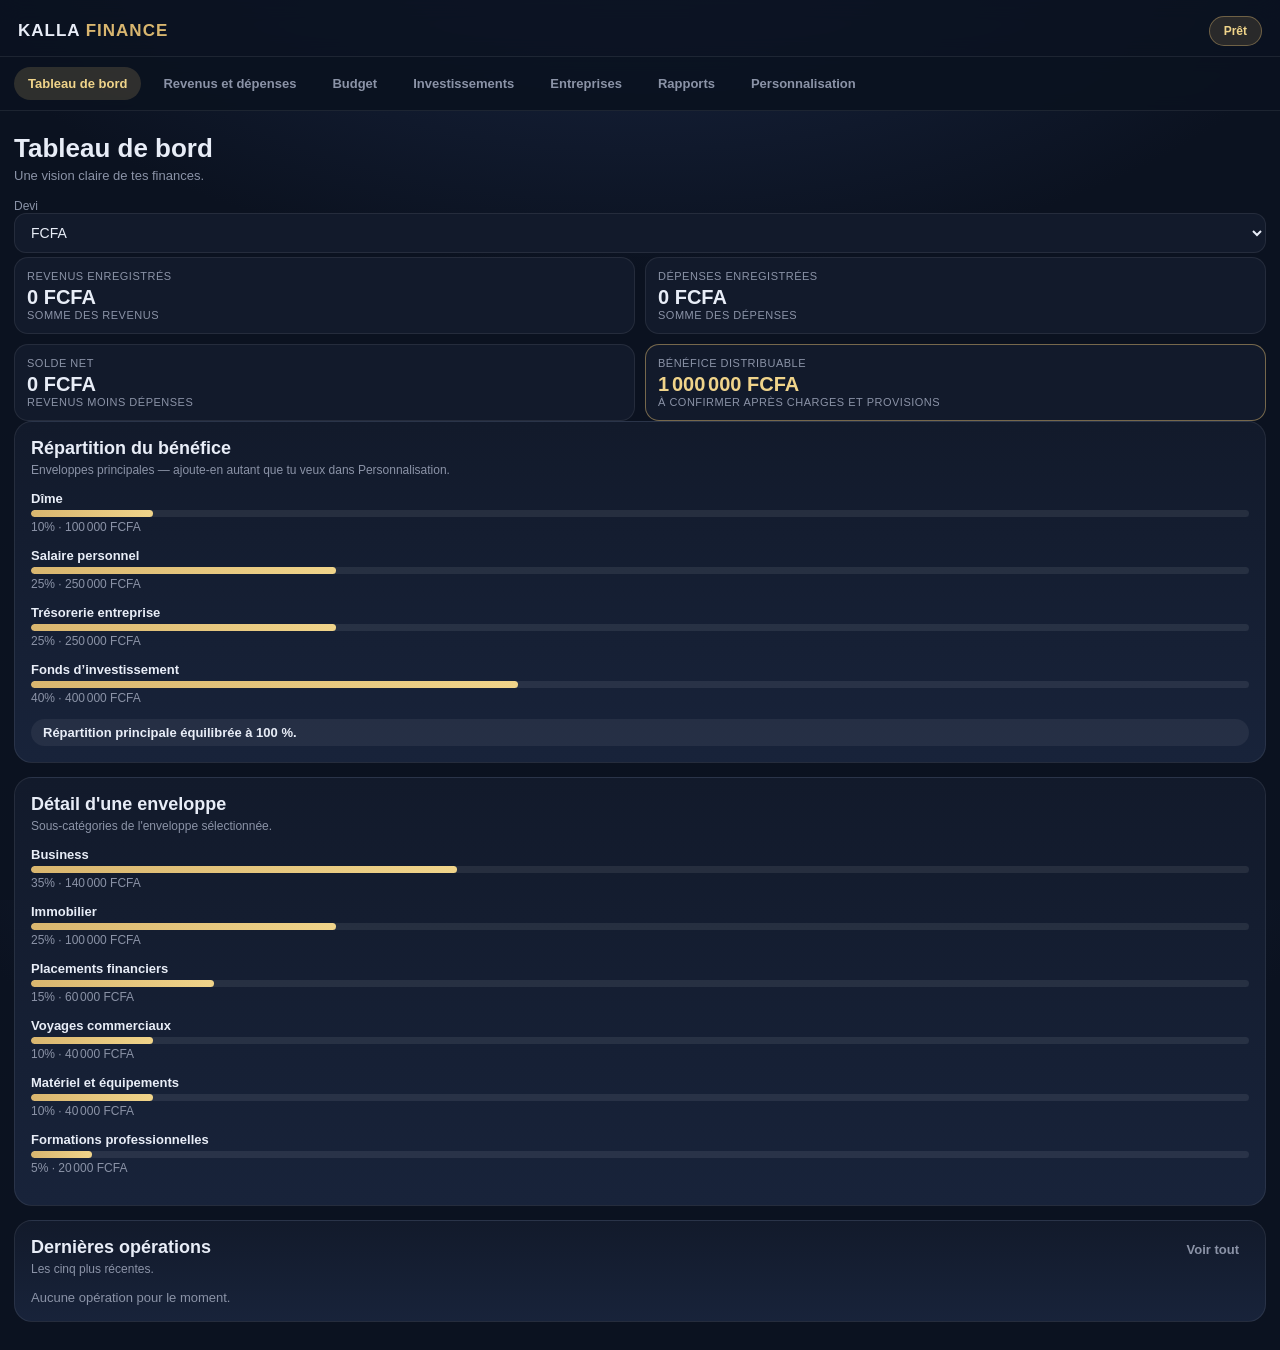
==== commit 6ec494c4: "Update index.html" ====
--- a/index.html
+++ b/index.html
@@ -1,24 +1,118 @@
-<!doctype html>
+<!DOCTYPE html>
 <html lang="fr">
 <head>
-<meta charset="utf-8">
-<meta name="viewport" content="width=device-width, initial-scale=1, viewport-fit=cover">
-<meta name="theme-color" content="#0b1020">
-<meta name="apple-mobile-web-app-capable" content="yes">
-<meta name="apple-mobile-web-app-title" content="KALLA Finance">
-<title>KALLA Finance — Gestionnaire financier</title>
-<link rel="stylesheet" href="styles.css">
-<link rel="manifest" href="manifest.webmanifest">
-<link rel="apple-touch-icon" href="icon-192.png">
+<meta charset="UTF-8">
+<meta name="viewport" content="width=device-width, initial-scale=1.0, viewport-fit=cover">
+<title>KALLA FINANCE</title>
+<style>
+  :root{
+    --bg:#0b1220; --card:#121a2b; --card2:#18233a; --text:#e8edf7; --muted:#8b93a7;
+    --gold:var(--gold-fallback, #d9b66f); --gold2:#f0d48a; --danger:#ff6b6b; --good:#4ade80;
+    --line:rgba(255,255,255,.08); --radius:18px;
+  }
+  *{margin:0;padding:0;box-sizing:border-box;-webkit-tap-highlight-color:transparent}
+  html,body{height:100%}
+  body{
+    font-family:-apple-system,BlinkMacSystemFont,'Segoe UI',Roboto,sans-serif;
+    background:radial-gradient(1200px 600px at 50% -10%, #1a2744 0%, var(--bg) 60%);
+    color:var(--text); min-height:100%; padding-bottom:90px;
+  }
+  header{
+    display:flex; align-items:center; justify-content:space-between;
+    padding:16px 18px 10px; position:sticky; top:0; z-index:20;
+    background:rgba(11,18,32,.85); backdrop-filter:blur(10px);
+    border-bottom:1px solid var(--line);
+  }
+  .brand{font-weight:800; letter-spacing:1px; font-size:17px}
+  .brand b{color:var(--gold)}
+  .save-pill{
+    background:rgba(217,182,111,.15); border:1px solid rgba(217,182,111,.4);
+    color:var(--gold2); border-radius:999px; padding:7px 14px; font-size:12px; font-weight:600;
+  }
+  nav{
+    display:flex; gap:8px; padding:10px 14px; overflow-x:auto;
+    border-bottom:1px solid var(--line); position:sticky; top:57px; z-index:19;
+    background:rgba(11,18,32,.9); backdrop-filter:blur(8px);
+  }
+  .nav{
+    flex:0 0 auto; border:none; background:transparent; color:var(--muted);
+    padding:9px 14px; border-radius:999px; font-size:13px; font-weight:600; cursor:pointer;
+  }
+  .nav.active{background:rgba(217,182,111,.18); color:var(--gold2)}
+  main{padding:14px}
+  .page{display:none}
+  .page.active{display:block}
+  h1{font-size:26px; margin:8px 0 4px}
+  .sub{color:var(--muted); font-size:13px; margin-bottom:16px}
+  .card{
+    background:linear-gradient(180deg, var(--card), var(--card2));
+    border:1px solid var(--line); border-radius:var(--radius); padding:16px; margin-bottom:14px;
+  }
+  .card h2{font-size:18px; margin-bottom:4px}
+  .card .hint{color:var(--muted); font-size:12px; margin-bottom:14px}
+  .grid2{display:grid; grid-template-columns:1fr 1fr; gap:10px}
+  .stat{background:var(--card); border:1px solid var(--line); border-radius:14px; padding:12px}
+  .stat .label{font-size:11px; color:var(--muted); text-transform:uppercase; letter-spacing:.5px}
+  .stat .value{font-size:20px; font-weight:800; margin-top:4px}
+  .stat.highlight{border-color:rgba(217,182,111,.5)}
+  .stat.highlight .value{color:var(--gold2)}
+  .bar-item{margin-bottom:14px}
+  .bar-label{font-size:13px; font-weight:600; margin-bottom:4px; display:block}
+  .bar-track{height:7px; background:rgba(255,255,255,.08); border-radius:999px; overflow:hidden}
+  .bar-fill{height:100%; background:linear-gradient(90deg, var(--gold), var(--gold2)); border-radius:999px}
+  .bar-value{font-size:12px; color:var(--muted); margin-top:3px; display:block}
+  .op{display:flex; justify-content:space-between; align-items:center; padding:10px 0; border-bottom:1px solid var(--line)}
+  .op:last-child{border-bottom:none}
+  .op-title{font-size:14px; font-weight:600}
+  .op-meta{font-size:11px; color:var(--muted)}
+  .amount-in{color:var(--good); font-weight:700}
+  .amount-out{color:var(--danger); font-weight:700}
+  .muted{color:var(--muted); font-size:13px}
+  label{display:block; font-size:12px; color:var(--muted); margin:10px 0 4px}
+  input,select,textarea{
+    width:100%; background:var(--card); border:1px solid var(--line); color:var(--text);
+    border-radius:12px; padding:10px 12px; font-size:14px; outline:none;
+  }
+  input:focus,select:focus,textarea:focus{border-color:var(--gold)}
+  .btn{
+    width:100%; margin-top:12px; border:none; border-radius:12px; padding:12px;
+    background:linear-gradient(90deg, var(--gold), var(--gold2)); color:#1a1305;
+    font-weight:800; font-size:14px; cursor:pointer;
+  }
+  .btn.secondary{background:transparent; border:1px solid var(--line); color:var(--text)}
+  .danger-btn{
+    background:rgba(255,107,107,.12); border:1px solid rgba(255,107,107,.4);
+    color:var(--danger); border-radius:10px; padding:8px 12px; font-size:12px; font-weight:700; cursor:pointer;
+  }
+  .setting-row{display:grid; grid-template-columns:1fr 70px 70px; gap:8px; align-items:center; margin-bottom:8px}
+  .name-input{min-width:0}
+  .settings-group{margin-bottom:18px}
+  .settings-group h3{font-size:15px; color:var(--gold2); margin-bottom:8px}
+  .settings-list{margin-bottom:8px}
+  .row-between{display:flex; justify-content:space-between; align-items:center; gap:10px}
+  .pill-total{font-size:13px; font-weight:700; padding:6px 12px; border-radius:999px; background:rgba(255,255,255,.06)}
+  .good{color:var(--good)} .bad{color:var(--danger)}
+  .toast{
+    position:fixed; left:50%; bottom:24px; transform:translateX(-50%) translateY(20px);
+    background:#1e2a44; border:1px solid var(--line); color:var(--text);
+    padding:10px 16px; border-radius:999px; font-size:13px; opacity:0; pointer-events:none;
+    transition:.3s; z-index:50; max-width:90vw; text-align:center;
+  }
+  .toast.show{opacity:1; transform:translateX(-50%) translateY(0)}
+  @media(max-width:420px){
+    .grid2{grid-template-columns:1fr}
+    .setting-row{grid-template-columns:1fr 60px 60px}
+  }
+</style>
 </head>
 <body>
-<header class="topbar">
-  <a class="brand" href="index.html">KALLA <span>FINANCE</span></a>
-  <div class="top-actions"><span id="saveState" class="save-state">Enregistré sur cet appareil</span><button class="icon-btn" id="exportAll" title="Exporter une sauvegarde">Sauvegarde</button></div>
+
+<header>
+  <div class="brand">KALLA <b>FINANCE</b></div>
+  <div class="save-pill" id="saveState">Prêt</div>
 </header>
-<div class="shell">
-<aside class="sidebar">
-  <p class="nav-caption">ESPACE FINANCIER</p>
+
+<nav>
   <button class="nav active" data-page="dashboard">Tableau de bord</button>
   <button class="nav" data-page="transactions">Revenus et dépenses</button>
   <button class="nav" data-page="budget">Budget</button>
@@ -26,77 +120,222 @@
   <button class="nav" data-page="business">Entreprises</button>
   <button class="nav" data-page="reports">Rapports</button>
   <button class="nav" data-page="settings">Personnalisation</button>
-  <div class="sidebar-note">Données privées stockées dans le navigateur de cet appareil.</div>
-</aside>
+</nav>
+
 <main>
-<section class="page active" id="page-dashboard">
-  <div class="page-head"><div><p class="eyebrow">VUE D’ENSEMBLE</p><h1>Tableau de bord</h1><p class="sub">Une vision claire de tes finances.</p></div><label class="currency-wrap">Devise<select id="currency"><option>FCFA</option><option>EUR</option><option>RMB</option><option>USD</option></select></label></div>
-  <div class="stats">
-    <article class="stat"><span>Revenus enregistrés</span><strong id="statIncome">0 FCFA</strong><small>Somme des revenus</small></article>
-    <article class="stat"><span>Dépenses enregistrées</span><strong id="statExpense">0 FCFA</strong><small>Somme des dépenses</small></article>
-    <article class="stat"><span>Solde net</span><strong id="statNet">0 FCFA</strong><small>Revenus moins dépenses</small></article>
-    <article class="stat accent"><span>Bénéfice distribuable</span><strong id="statProfit">0 FCFA</strong><small>À confirmer après charges et provisions</small></article>
-  </div>
-  <div class="two-col">
-    <article class="panel"><div class="panel-head"><div><h2>Répartition du bénéfice</h2><p class="sub">Réglages modifiables dans Personnalisation.</p></div></div><div id="allocationChart" class="bar-list"></div><div id="allocationNote" class="notice"></div></article>
-    <article class="panel"><div class="panel-head"><div><h2>Dernières opérations</h2><p class="sub">Les cinq plus récentes.</p></div><button class="text-btn" data-goto="transactions">Voir tout</button></div><div id="recentList" class="operation-list"></div></article>
-  </div>
-  <article class="panel"><div class="panel-head"><div><h2>Répartition du fonds d’investissement</h2><p class="sub">Calculée sur le montant disponible.</p></div></div><div id="investChart" class="bar-list"></div></article>
-</section>
-
-<section class="page" id="page-transactions">
-  <div class="page-head"><div><p class="eyebrow">MOUVEMENTS</p><h1>Revenus et dépenses</h1><p class="sub">Enregistre les opérations et garde une trace de tes mouvements.</p></div></div>
-  <article class="panel">
-    <h2>Ajouter une opération</h2>
-    <form id="transactionForm" class="form-grid">
-      <label>Type<select id="txType"><option value="income">Revenu</option><option value="expense">Dépense</option></select></label>
-      <label>Libellé<input id="txLabel" required maxlength="90" placeholder="Ex. : vente, transport, prestation"></label>
-      <label>Montant<input id="txAmount" required type="number" min="0.01" step="any" inputmode="decimal" placeholder="0"></label>
-      <label>Catégorie<select id="txCategory"></select></label>
-      <label>Date<input id="txDate" type="date" required></label>
-      <label>Note (facultatif)<input id="txNote" maxlength="180" placeholder="Référence ou précision"></label>
-      <div class="form-actions"><button class="primary" type="submit">Enregistrer l’opération</button></div>
-    </form>
-  </article>
-  <article class="panel"><div class="panel-head"><h2>Historique</h2><div class="filter-row"><select id="filterType"><option value="all">Tous les types</option><option value="income">Revenus</option><option value="expense">Dépenses</option></select><input id="filterText" placeholder="Rechercher"></div></div><div class="table-wrap"><table><thead><tr><th>Date</th><th>Opération</th><th>Catégorie</th><th>Montant</th><th></th></tr></thead><tbody id="transactionRows"></tbody></table></div><p class="muted" id="transactionEmpty">Aucune opération pour le moment.</p></article>
-</section>
-
-<section class="page" id="page-budget">
-  <div class="page-head"><div><p class="eyebrow">PLANIFICATION</p><h1>Budget</h1><p class="sub">Compare les montants prévus aux dépenses saisies par catégorie.</p></div></div>
-  <article class="panel"><div class="panel-head"><div><h2>Budget mensuel par catégorie</h2><p class="sub">Renseigne une limite pour les catégories de dépenses.</p></div></div><div id="budgetList" class="budget-list"></div><button class="primary" id="saveBudgets">Enregistrer les budgets</button><p class="muted" id="budgetStatus"></p></article>
-</section>
-
-<section class="page" id="page-invest">
-  <div class="page-head"><div><p class="eyebrow">CAPITAL</p><h1>Investissements</h1><p class="sub">Suis les sommes engagées sur tes projets.</p></div></div>
-  <article class="panel"><h2>Ajouter un investissement</h2><form id="investmentForm" class="form-grid"><label>Projet / actif<input id="invName" required maxlength="90" placeholder="Ex. : matériel BTP"></label><label>Montant investi<input id="invAmount" required type="number" min="0.01" step="any" inputmode="decimal"></label><label>Date<input id="invDate" type="date" required></label><label>Statut<select id="invStatus"><option>À étudier</option><option>En cours</option><option>Terminé</option><option>En pause</option></select></label><div class="form-actions"><button class="primary" type="submit">Ajouter l’investissement</button></div></form></article>
-  <article class="panel"><div class="panel-head"><h2>Portefeuille</h2><strong id="investmentTotal">0 FCFA</strong></div><div id="investmentList" class="entity-list"></div></article>
-</section>
-
-<section class="page" id="page-business">
-  <div class="page-head"><div><p class="eyebrow">ACTIVITÉS</p><h1>Entreprises et projets</h1><p class="sub">Centralise les activités que tu souhaites suivre.</p></div></div>
-  <article class="panel"><h2>Ajouter une activité</h2><form id="businessForm" class="form-grid"><label>Nom de l’activité<input id="bizName" required maxlength="90" placeholder="Ex. : KALLA Logistics"></label><label>Secteur<input id="bizSector" maxlength="70" placeholder="Ex. : logistique, BTP"></label><label>Capital engagé<input id="bizCapital" type="number" min="0" step="any" inputmode="decimal" value="0"></label><label>Statut<select id="bizStatus"><option>En préparation</option><option>En activité</option><option>En pause</option><option>Clôturé</option></select></label><div class="form-actions"><button class="primary" type="submit">Ajouter l’activité</button></div></form></article>
-  <article class="panel"><h2>Mes activités</h2><div id="businessList" class="entity-list"></div></article>
-</section>
-
-<section class="page" id="page-reports">
-  <div class="page-head"><div><p class="eyebrow">ANALYSE</p><h1>Rapports</h1><p class="sub">Synthèse des opérations enregistrées.</p></div><button class="primary" id="exportCsv">Exporter les opérations (CSV)</button></div>
-  <div class="stats"><article class="stat"><span>Nombre d’opérations</span><strong id="reportCount">0</strong></article><article class="stat"><span>Investissements suivis</span><strong id="reportInvCount">0</strong></article><article class="stat"><span>Activités suivies</span><strong id="reportBizCount">0</strong></article></div>
-  <article class="panel"><h2>Résumé par catégorie</h2><div class="table-wrap"><table><thead><tr><th>Catégorie</th><th>Revenus</th><th>Dépenses</th><th>Net</th></tr></thead><tbody id="reportRows"></tbody></table></div></article>
-  <article class="panel"><h2>Imprimer ou enregistrer en PDF</h2><p class="sub">Sur iPhone : bouton Partager dans Safari, puis Imprimer ou Enregistrer dans Fichiers.</p><button id="printReport">Imprimer le rapport</button></article>
-</section>
-
-<section class="page" id="page-settings">
-  <div class="page-head"><div><p class="eyebrow">CONTRÔLE</p><h1>Personnalisation</h1><p class="sub">Adapte les règles à ton fonctionnement sans modifier le code.</p></div></div>
-  <article class="panel"><h2>Montant de référence</h2><p class="sub">Saisis le bénéfice distribuable après charges, impôts, dettes et provisions nécessaires. Ce n’est pas le chiffre d’affaires.</p><div class="form-grid"><label>Montant distribuable<input id="profitAmount" type="number" min="0" step="any" inputmode="decimal"></label><label>Couleur principale<select id="themeColor"><option value="#d9b66f">Or classique</option><option value="#79ddb0">Vert</option><option value="#86a9ff">Bleu</option><option value="#c49aff">Violet</option><option value="#f09b87">Cuivre</option></select></label></div></article>
-  <article class="panel"><div class="panel-head"><div><h2>Répartition principale</h2><p class="sub">La somme doit être égale à 100 %.</p></div><strong id="mainPctTotal">100 %</strong></div><div id="mainAllocationEditor" class="settings-list"></div><button class="secondary" id="addMainCategory">Ajouter une enveloppe</button><p id="mainPctStatus" class="muted"></p></article>
-  <article class="panel"><div class="panel-head"><div><h2>Catégories de revenus et dépenses</h2><p class="sub">Renomme, ajoute ou supprime des catégories.</p></div></div><div class="settings-two"><div><h3>Revenus</h3><div id="incomeCategories" class="settings-list"></div><form id="addIncomeCategory" class="inline-add"><input id="newIncomeCategory" placeholder="Nouvelle catégorie" required maxlength="50"><button type="submit">Ajouter</button></form></div><div><h3>Dépenses</h3><div id="expenseCategories" class="settings-list"></div><form id="addExpenseCategory" class="inline-add"><input id="newExpenseCategory" placeholder="Nouvelle catégorie" required maxlength="50"><button type="submit">Ajouter</button></form></div></div></article>
-  <article class="panel"><div class="panel-head"><div><h2>Sous-catégories des enveloppes</h2><p class="sub">Pourcentages internes : chaque groupe doit totaliser 100 %.</p></div></div><div id="subAllocationEditors"></div></article>
-  <article class="panel"><h2>Sauvegarde et remise à zéro</h2><p class="sub">Exportation conseillée régulièrement. La réinitialisation efface les données locales de cette application.</p><div class="button-row"><button class="primary" id="saveSettings">Enregistrer les paramètres</button><button id="importAll">Importer une sauvegarde JSON</button><button class="danger-btn" id="resetAll">Effacer toutes les données</button><input id="importJsonFile" type="file" accept=".json,application/json" hidden></div><p id="settingsStatus" class="muted" aria-live="polite"></p></article>
-  <article class="panel"><h2>Confidentialité</h2><p class="sub">Cette version est prévue pour un seul utilisateur et stocke les données dans le navigateur de cet appareil. Elle n’a pas de compte en ligne ni de chiffrement serveur. Ne l’utilise pas comme coffre-fort pour des mots de passe, coordonnées bancaires ou informations très sensibles. Si tu effaces les données du navigateur, elles peuvent être perdues : exporte une sauvegarde.</p></article>
-</section>
+
+  <!-- TABLEAU DE BORD -->
+  <section class="page active" id="page-dashboard">
+    <h1>Tableau de bord</h1>
+    <p class="sub">Une vision claire de tes finances.</p>
+
+    <label>Devi
+      <select id="currency">
+        <option>FCFA</option><option>EUR</option><option>USD</option><option>XOF</option>
+      </select>
+    </label>
+
+    <div class="grid2">
+      <div class="stat"><div class="label">Revenus enregistrés</div><div class="value" id="statIncome">0 FCFA</div><div class="label">Somme des revenus</div></div>
+      <div class="stat"><div class="label">Dépenses enregistrées</div><div class="value" id="statExpense">0 FCFA</div><div class="label">Somme des dépenses</div></div>
+      <div class="stat"><div class="label">Solde net</div><div class="value" id="statNet">0 FCFA</div><div class="label">Revenus moins dépenses</div></div>
+      <div class="stat highlight"><div class="label">Bénéfice distribuable</div><div class="value" id="statProfit">0 FCFA</div><div class="label">À confirmer après charges et provisions</div></div>
+    </div>
+
+    <div class="card">
+      <h2>Répartition du bénéfice</h2>
+      <p class="hint">Enveloppes principales — ajoute-en autant que tu veux dans Personnalisation.</p>
+      <div id="allocationChart"></div>
+      <p class="pill-total" id="allocationNote">Répartition principale équilibrée à 100 %.</p>
+    </div>
+
+    <div class="card">
+      <h2>Détail d'une enveloppe</h2>
+      <p class="hint">Sous-catégories de l'enveloppe sélectionnée.</p>
+      <div id="investChart"></div>
+    </div>
+
+    <div class="card">
+      <div class="row-between">
+        <h2>Dernières opérations</h2>
+        <button class="nav" data-goto="transactions" style="padding:4px 10px">Voir tout</button>
+      </div>
+      <p class="hint">Les cinq plus récentes.</p>
+      <div id="recentList"></div>
+    </div>
+  </section>
+
+  <!-- REVENUS ET DÉPENSES -->
+  <section class="page" id="page-transactions">
+    <h1>Revenus et dépenses</h1>
+    <p class="sub">Enregistre chaque mouvement.</p>
+    <div class="card">
+      <form id="transactionForm">
+        <label>Type
+          <select id="txType"><option value="income">Revenu</option><option value="expense">Dépense</option></select>
+        </label>
+        <label>Libellé <input id="txLabel" required placeholder="Ex : Vente client"></label>
+        <label>Montant <input id="txAmount" type="number" min="0" step="any" required placeholder="0"></label>
+        <label>Catégorie <select id="txCategory"></select></label>
+        <label>Date <input id="txDate" type="date"></label>
+        <label>Note <textarea id="txNote" rows="2"></textarea></label>
+        <button class="btn" type="submit">Enregistrer</button>
+      </form>
+    </div>
+    <div class="card">
+      <div class="row-between" style="margin-bottom:10px">
+        <h2>Historique</h2>
+        <div style="display:flex;gap:6px">
+          <select id="filterType"><option value="">Tous</option><option value="income">Revenus</option><option value="expense">Dépenses</option></select>
+        </div>
+      </div>
+      <input id="filterText" placeholder="Rechercher..." style="margin-bottom:10px">
+      <div style="overflow-x:auto">
+        <table style="width:100%; border-collapse:collapse; font-size:13px">
+          <thead><tr style="color:var(--muted); text-align:left">
+            <th style="padding:6px">Date</th><th>Libellé</th><th>Catégorie</th><th>Montant</th><th></th>
+          </tr></thead>
+          <tbody id="transactionRows"></tbody>
+        </table>
+      </div>
+    </div>
+  </section>
+
+  <!-- BUDGET -->
+  <section class="page" id="page-budget">
+    <h1>Budget</h1>
+    <p class="sub">Limites par catégorie de dépense.</p>
+    <div class="card">
+      <div id="budgetList"></div>
+      <button class="btn" id="saveBudgets">Enregistrer les budgets</button>
+    </div>
+  </section>
+
+  <!-- INVESTISSEMENTS -->
+  <section class="page" id="page-invest">
+    <h1>Investissements</h1>
+    <p class="sub">Suivi de tes placements.</p>
+    <div class="card">
+      <div class="stat"><div class="label">Total investi</div><div class="value" id="investTotal">0 FCFA</div></div>
+      <form id="investmentForm">
+        <label>Nom <input id="invName" required placeholder="Ex : Terrain"></label>
+        <label>Montant <input id="invAmount" type="number" min="0" required></label>
+        <label>Date <input id="invDate" type="date"></label>
+        <label>Statut
+          <select id="invStatus"><option>En cours</option><option>Terminé</option><option>Annulé</option></select>
+        </label>
+        <button class="btn" type="submit">Ajouter</button>
+      </form>
+    </div>
+    <div class="card"><div id="investmentList"></div></div>
+  </section>
+
+  <!-- ENTREPRISES -->
+  <section class="page" id="page-business">
+    <h1>Entreprises</h1>
+    <p class="sub">Tes activités et capitaux.</p>
+    <div class="card">
+      <form id="businessForm">
+        <label>Nom <input id="bizName" required></label>
+        <label>Secteur <input id="bizSector"></label>
+        <label>Capital <input id="bizCapital" type="number" min="0"></label>
+        <label>Statut
+          <select id="bizStatus"><option>Active</option><option>En pause</option><option>Fermée</option></select>
+        </label>
+        <button class="btn" type="submit">Ajouter</button>
+      </form>
+    </div>
+    <div class="card"><div id="businessList"></div></div>
+  </section>
+
+  <!-- RAPPORTS -->
+  <section class="page" id="page-reports">
+    <h1>Rapports</h1>
+    <p class="sub">Synthèse globale.</p>
+    <div class="grid2">
+      <div class="stat"><div class="label">Opérations</div><div class="value" id="reportCount">0</div></div>
+      <div class="stat"><div class="label">Investissements</div><div class="value" id="reportInvest">0</div></div>
+      <div class="stat"><div class="label">Activités</div><div class="value" id="reportBiz">0</div></div>
+    </div>
+    <div class="card">
+      <h2>Par catégorie</h2>
+      <div style="overflow-x:auto">
+        <table style="width:100%; border-collapse:collapse; font-size:13px">
+          <thead><tr style="color:var(--muted); text-align:left">
+            <th style="padding:6px">Catégorie</th><th>Revenus</th><th>Dépenses</th><th>Solde</th>
+          </tr></thead>
+          <tbody id="reportTable"></tbody>
+        </table>
+      </div>
+      <button class="btn secondary" id="exportCsv" style="margin-top:10px">Exporter CSV</button>
+      <button class="btn secondary" id="printReport">Imprimer</button>
+    </div>
+  </section>
+
+  <!-- PERSONNALISATION -->
+  <section class="page" id="page-settings">
+    <h1>Personnalisation</h1>
+    <p class="sub">Réglages de l'application.</p>
+
+    <div class="card">
+      <h2>Apparence</h2>
+      <label>Thème (couleur principale)
+        <input id="themeColor" type="color" value="#d9b66f">
+      </label>
+      <label>Bénéfice de référence
+        <input id="profitAmount" type="number" min="0">
+      </label>
+    </div>
+
+    <div class="card">
+      <div class="row-between">
+        <h2>Répartition principale</h2>
+        <span class="pill-total" id="mainPctTotal">100%</span>
+      </div>
+      <p class="hint">Ces enveloppes s'affichent sur le tableau de bord. Total = 100 %.</p>
+      <div id="mainAllocationEditor"></div>
+      <button class="btn" id="addMainCategory">Ajouter une enveloppe</button>
+      <p class="muted" id="mainPctStatus">Total équilibré : 100 %.</p>
+    </div>
+
+    <div class="card">
+      <h2>Sous-catégories par enveloppe</h2>
+      <p class="hint">Chaque enveloppe a ses propres catégories.</p>
+      <div id="subAllocationEditors"></div>
+    </div>
+
+    <div class="card">
+      <h2>Catégories de revenus</h2>
+      <div id="incomeCategories"></div>
+      <form id="addIncomeCategory" class="row-between">
+        <input id="newIncomeCategory" placeholder="Nouvelle catégorie" style="flex:1; margin-right:8px">
+        <button class="btn" type="submit" style="width:auto; margin:0; padding:10px 14px">+</button>
+      </form>
+    </div>
+
+    <div class="card">
+      <h2>Catégories de dépenses</h2>
+      <div id="expenseCategories"></div>
+      <form id="addExpenseCategory" class="row-between">
+        <input id="newExpenseCategory" placeholder="Nouvelle catégorie" style="flex:1; margin-right:8px">
+        <button class="btn" type="submit" style="width:auto; margin:0; padding:10px 14px">+</button>
+      </form>
+    </div>
+
+    <div class="card">
+      <button class="btn" id="saveSettings">Enregistrer les paramètres</button>
+      <button class="btn secondary" id="exportAll">Exporter une sauvegarde (JSON)</button>
+      <button class="btn secondary" id="importAll">Importer une sauvegarde</button>
+      <input type="file" id="importJsonFile" accept=".json" style="display:none">
+      <button class="danger-btn" id="resetAll" style="width:100%; margin-top:10px">Réinitialiser toutes les données</button>
+      <p class="muted" id="settingsStatus" style="margin-top:8px"></p>
+    </div>
+  </section>
+
 </main>
-</div>
-<div id="toast" class="toast" role="status" aria-live="polite"></div>
+
+<div class="toast" id="toast"></div>
+
 <script src="app.js"></script>
 </body>
 </html>
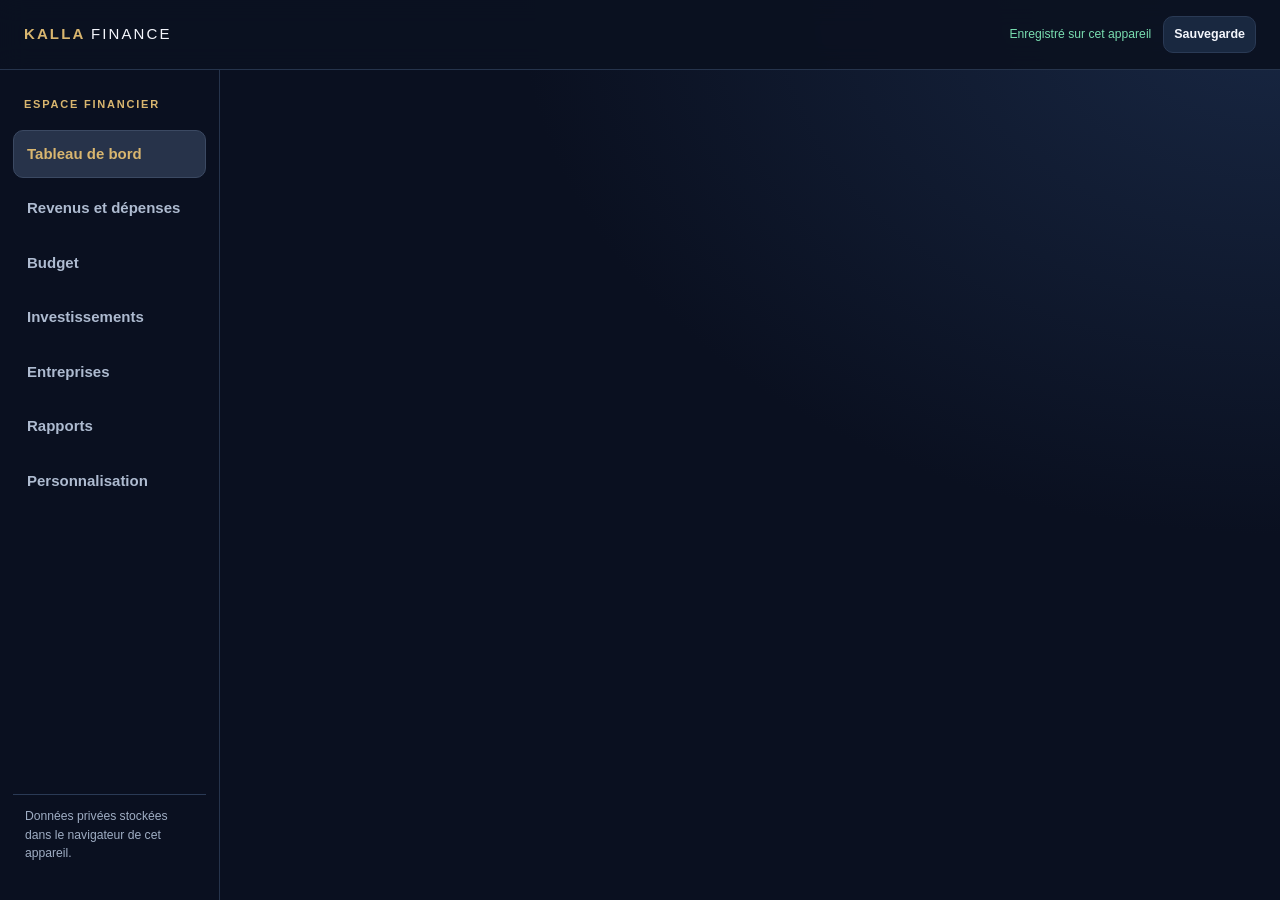
==== commit 8749bf53: "Update index.html" ====
--- a/index.html
+++ b/index.html
@@ -1,118 +1,27 @@
-<!DOCTYPE html>
+<!doctype html>
 <html lang="fr">
 <head>
-<meta charset="UTF-8">
-<meta name="viewport" content="width=device-width, initial-scale=1.0, viewport-fit=cover">
-<title>KALLA FINANCE</title>
-<style>
-  :root{
-    --bg:#0b1220; --card:#121a2b; --card2:#18233a; --text:#e8edf7; --muted:#8b93a7;
-    --gold:var(--gold-fallback, #d9b66f); --gold2:#f0d48a; --danger:#ff6b6b; --good:#4ade80;
-    --line:rgba(255,255,255,.08); --radius:18px;
-  }
-  *{margin:0;padding:0;box-sizing:border-box;-webkit-tap-highlight-color:transparent}
-  html,body{height:100%}
-  body{
-    font-family:-apple-system,BlinkMacSystemFont,'Segoe UI',Roboto,sans-serif;
-    background:radial-gradient(1200px 600px at 50% -10%, #1a2744 0%, var(--bg) 60%);
-    color:var(--text); min-height:100%; padding-bottom:90px;
-  }
-  header{
-    display:flex; align-items:center; justify-content:space-between;
-    padding:16px 18px 10px; position:sticky; top:0; z-index:20;
-    background:rgba(11,18,32,.85); backdrop-filter:blur(10px);
-    border-bottom:1px solid var(--line);
-  }
-  .brand{font-weight:800; letter-spacing:1px; font-size:17px}
-  .brand b{color:var(--gold)}
-  .save-pill{
-    background:rgba(217,182,111,.15); border:1px solid rgba(217,182,111,.4);
-    color:var(--gold2); border-radius:999px; padding:7px 14px; font-size:12px; font-weight:600;
-  }
-  nav{
-    display:flex; gap:8px; padding:10px 14px; overflow-x:auto;
-    border-bottom:1px solid var(--line); position:sticky; top:57px; z-index:19;
-    background:rgba(11,18,32,.9); backdrop-filter:blur(8px);
-  }
-  .nav{
-    flex:0 0 auto; border:none; background:transparent; color:var(--muted);
-    padding:9px 14px; border-radius:999px; font-size:13px; font-weight:600; cursor:pointer;
-  }
-  .nav.active{background:rgba(217,182,111,.18); color:var(--gold2)}
-  main{padding:14px}
-  .page{display:none}
-  .page.active{display:block}
-  h1{font-size:26px; margin:8px 0 4px}
-  .sub{color:var(--muted); font-size:13px; margin-bottom:16px}
-  .card{
-    background:linear-gradient(180deg, var(--card), var(--card2));
-    border:1px solid var(--line); border-radius:var(--radius); padding:16px; margin-bottom:14px;
-  }
-  .card h2{font-size:18px; margin-bottom:4px}
-  .card .hint{color:var(--muted); font-size:12px; margin-bottom:14px}
-  .grid2{display:grid; grid-template-columns:1fr 1fr; gap:10px}
-  .stat{background:var(--card); border:1px solid var(--line); border-radius:14px; padding:12px}
-  .stat .label{font-size:11px; color:var(--muted); text-transform:uppercase; letter-spacing:.5px}
-  .stat .value{font-size:20px; font-weight:800; margin-top:4px}
-  .stat.highlight{border-color:rgba(217,182,111,.5)}
-  .stat.highlight .value{color:var(--gold2)}
-  .bar-item{margin-bottom:14px}
-  .bar-label{font-size:13px; font-weight:600; margin-bottom:4px; display:block}
-  .bar-track{height:7px; background:rgba(255,255,255,.08); border-radius:999px; overflow:hidden}
-  .bar-fill{height:100%; background:linear-gradient(90deg, var(--gold), var(--gold2)); border-radius:999px}
-  .bar-value{font-size:12px; color:var(--muted); margin-top:3px; display:block}
-  .op{display:flex; justify-content:space-between; align-items:center; padding:10px 0; border-bottom:1px solid var(--line)}
-  .op:last-child{border-bottom:none}
-  .op-title{font-size:14px; font-weight:600}
-  .op-meta{font-size:11px; color:var(--muted)}
-  .amount-in{color:var(--good); font-weight:700}
-  .amount-out{color:var(--danger); font-weight:700}
-  .muted{color:var(--muted); font-size:13px}
-  label{display:block; font-size:12px; color:var(--muted); margin:10px 0 4px}
-  input,select,textarea{
-    width:100%; background:var(--card); border:1px solid var(--line); color:var(--text);
-    border-radius:12px; padding:10px 12px; font-size:14px; outline:none;
-  }
-  input:focus,select:focus,textarea:focus{border-color:var(--gold)}
-  .btn{
-    width:100%; margin-top:12px; border:none; border-radius:12px; padding:12px;
-    background:linear-gradient(90deg, var(--gold), var(--gold2)); color:#1a1305;
-    font-weight:800; font-size:14px; cursor:pointer;
-  }
-  .btn.secondary{background:transparent; border:1px solid var(--line); color:var(--text)}
-  .danger-btn{
-    background:rgba(255,107,107,.12); border:1px solid rgba(255,107,107,.4);
-    color:var(--danger); border-radius:10px; padding:8px 12px; font-size:12px; font-weight:700; cursor:pointer;
-  }
-  .setting-row{display:grid; grid-template-columns:1fr 70px 70px; gap:8px; align-items:center; margin-bottom:8px}
-  .name-input{min-width:0}
-  .settings-group{margin-bottom:18px}
-  .settings-group h3{font-size:15px; color:var(--gold2); margin-bottom:8px}
-  .settings-list{margin-bottom:8px}
-  .row-between{display:flex; justify-content:space-between; align-items:center; gap:10px}
-  .pill-total{font-size:13px; font-weight:700; padding:6px 12px; border-radius:999px; background:rgba(255,255,255,.06)}
-  .good{color:var(--good)} .bad{color:var(--danger)}
-  .toast{
-    position:fixed; left:50%; bottom:24px; transform:translateX(-50%) translateY(20px);
-    background:#1e2a44; border:1px solid var(--line); color:var(--text);
-    padding:10px 16px; border-radius:999px; font-size:13px; opacity:0; pointer-events:none;
-    transition:.3s; z-index:50; max-width:90vw; text-align:center;
-  }
-  .toast.show{opacity:1; transform:translateX(-50%) translateY(0)}
-  @media(max-width:420px){
-    .grid2{grid-template-columns:1fr}
-    .setting-row{grid-template-columns:1fr 60px 60px}
-  }
-</style>
+<meta charset="utf-8">
+<meta name="viewport" content="width=device-width, initial-scale=1, viewport-fit=cover">
+<meta name="theme-color" content="#0b1020">
+<meta name="apple-mobile-web-app-capable" content="yes">
+<meta name="apple-mobile-web-app-title" content="KALLA Finance">
+<title>KALLA Finance — Gestionnaire financier</title>
+<link rel="stylesheet" href="styles.css">
+<link rel="manifest" href="manifest.webmanifest">
+<link rel="apple-touch-icon" href="icon-192.png">
 </head>
 <body>
-
-<header>
-  <div class="brand">KALLA <b>FINANCE</b></div>
-  <div class="save-pill" id="saveState">Prêt</div>
+<header class="topbar">
+  <a class="brand" href="index.html">KALLA <span>FINANCE</span></a>
+  <div class="top-actions">
+    <span id="saveState" class="save-state">Enregistré sur cet appareil</span>
+    <button class="icon-btn" id="exportAll" title="Exporter une sauvegarde">Sauvegarde</button>
+  </div>
 </header>
-
-<nav>
+<div class="shell">
+<aside class="sidebar">
+  <p class="nav-caption">ESPACE FINANCIER</p>
   <button class="nav active" data-page="dashboard">Tableau de bord</button>
   <button class="nav" data-page="transactions">Revenus et dépenses</button>
   <button class="nav" data-page="budget">Budget</button>
@@ -120,222 +29,14 @@
   <button class="nav" data-page="business">Entreprises</button>
   <button class="nav" data-page="reports">Rapports</button>
   <button class="nav" data-page="settings">Personnalisation</button>
-</nav>
-
+  <div class="sidebar-note">Données privées stockées dans le navigateur de cet appareil.</div>
+</aside>
 <main>
-
-  <!-- TABLEAU DE BORD -->
-  <section class="page active" id="page-dashboard">
-    <h1>Tableau de bord</h1>
-    <p class="sub">Une vision claire de tes finances.</p>
-
-    <label>Devi
-      <select id="currency">
-        <option>FCFA</option><option>EUR</option><option>USD</option><option>XOF</option>
-      </select>
-    </label>
-
-    <div class="grid2">
-      <div class="stat"><div class="label">Revenus enregistrés</div><div class="value" id="statIncome">0 FCFA</div><div class="label">Somme des revenus</div></div>
-      <div class="stat"><div class="label">Dépenses enregistrées</div><div class="value" id="statExpense">0 FCFA</div><div class="label">Somme des dépenses</div></div>
-      <div class="stat"><div class="label">Solde net</div><div class="value" id="statNet">0 FCFA</div><div class="label">Revenus moins dépenses</div></div>
-      <div class="stat highlight"><div class="label">Bénéfice distribuable</div><div class="value" id="statProfit">0 FCFA</div><div class="label">À confirmer après charges et provisions</div></div>
-    </div>
-
-    <div class="card">
-      <h2>Répartition du bénéfice</h2>
-      <p class="hint">Enveloppes principales — ajoute-en autant que tu veux dans Personnalisation.</p>
-      <div id="allocationChart"></div>
-      <p class="pill-total" id="allocationNote">Répartition principale équilibrée à 100 %.</p>
-    </div>
-
-    <div class="card">
-      <h2>Détail d'une enveloppe</h2>
-      <p class="hint">Sous-catégories de l'enveloppe sélectionnée.</p>
-      <div id="investChart"></div>
-    </div>
-
-    <div class="card">
-      <div class="row-between">
-        <h2>Dernières opérations</h2>
-        <button class="nav" data-goto="transactions" style="padding:4px 10px">Voir tout</button>
-      </div>
-      <p class="hint">Les cinq plus récentes.</p>
-      <div id="recentList"></div>
-    </div>
-  </section>
-
-  <!-- REVENUS ET DÉPENSES -->
-  <section class="page" id="page-transactions">
-    <h1>Revenus et dépenses</h1>
-    <p class="sub">Enregistre chaque mouvement.</p>
-    <div class="card">
-      <form id="transactionForm">
-        <label>Type
-          <select id="txType"><option value="income">Revenu</option><option value="expense">Dépense</option></select>
-        </label>
-        <label>Libellé <input id="txLabel" required placeholder="Ex : Vente client"></label>
-        <label>Montant <input id="txAmount" type="number" min="0" step="any" required placeholder="0"></label>
-        <label>Catégorie <select id="txCategory"></select></label>
-        <label>Date <input id="txDate" type="date"></label>
-        <label>Note <textarea id="txNote" rows="2"></textarea></label>
-        <button class="btn" type="submit">Enregistrer</button>
-      </form>
-    </div>
-    <div class="card">
-      <div class="row-between" style="margin-bottom:10px">
-        <h2>Historique</h2>
-        <div style="display:flex;gap:6px">
-          <select id="filterType"><option value="">Tous</option><option value="income">Revenus</option><option value="expense">Dépenses</option></select>
-        </div>
-      </div>
-      <input id="filterText" placeholder="Rechercher..." style="margin-bottom:10px">
-      <div style="overflow-x:auto">
-        <table style="width:100%; border-collapse:collapse; font-size:13px">
-          <thead><tr style="color:var(--muted); text-align:left">
-            <th style="padding:6px">Date</th><th>Libellé</th><th>Catégorie</th><th>Montant</th><th></th>
-          </tr></thead>
-          <tbody id="transactionRows"></tbody>
-        </table>
-      </div>
-    </div>
-  </section>
-
-  <!-- BUDGET -->
-  <section class="page" id="page-budget">
-    <h1>Budget</h1>
-    <p class="sub">Limites par catégorie de dépense.</p>
-    <div class="card">
-      <div id="budgetList"></div>
-      <button class="btn" id="saveBudgets">Enregistrer les budgets</button>
-    </div>
-  </section>
-
-  <!-- INVESTISSEMENTS -->
-  <section class="page" id="page-invest">
-    <h1>Investissements</h1>
-    <p class="sub">Suivi de tes placements.</p>
-    <div class="card">
-      <div class="stat"><div class="label">Total investi</div><div class="value" id="investTotal">0 FCFA</div></div>
-      <form id="investmentForm">
-        <label>Nom <input id="invName" required placeholder="Ex : Terrain"></label>
-        <label>Montant <input id="invAmount" type="number" min="0" required></label>
-        <label>Date <input id="invDate" type="date"></label>
-        <label>Statut
-          <select id="invStatus"><option>En cours</option><option>Terminé</option><option>Annulé</option></select>
-        </label>
-        <button class="btn" type="submit">Ajouter</button>
-      </form>
-    </div>
-    <div class="card"><div id="investmentList"></div></div>
-  </section>
-
-  <!-- ENTREPRISES -->
-  <section class="page" id="page-business">
-    <h1>Entreprises</h1>
-    <p class="sub">Tes activités et capitaux.</p>
-    <div class="card">
-      <form id="businessForm">
-        <label>Nom <input id="bizName" required></label>
-        <label>Secteur <input id="bizSector"></label>
-        <label>Capital <input id="bizCapital" type="number" min="0"></label>
-        <label>Statut
-          <select id="bizStatus"><option>Active</option><option>En pause</option><option>Fermée</option></select>
-        </label>
-        <button class="btn" type="submit">Ajouter</button>
-      </form>
-    </div>
-    <div class="card"><div id="businessList"></div></div>
-  </section>
-
-  <!-- RAPPORTS -->
-  <section class="page" id="page-reports">
-    <h1>Rapports</h1>
-    <p class="sub">Synthèse globale.</p>
-    <div class="grid2">
-      <div class="stat"><div class="label">Opérations</div><div class="value" id="reportCount">0</div></div>
-      <div class="stat"><div class="label">Investissements</div><div class="value" id="reportInvest">0</div></div>
-      <div class="stat"><div class="label">Activités</div><div class="value" id="reportBiz">0</div></div>
-    </div>
-    <div class="card">
-      <h2>Par catégorie</h2>
-      <div style="overflow-x:auto">
-        <table style="width:100%; border-collapse:collapse; font-size:13px">
-          <thead><tr style="color:var(--muted); text-align:left">
-            <th style="padding:6px">Catégorie</th><th>Revenus</th><th>Dépenses</th><th>Solde</th>
-          </tr></thead>
-          <tbody id="reportTable"></tbody>
-        </table>
-      </div>
-      <button class="btn secondary" id="exportCsv" style="margin-top:10px">Exporter CSV</button>
-      <button class="btn secondary" id="printReport">Imprimer</button>
-    </div>
-  </section>
-
-  <!-- PERSONNALISATION -->
-  <section class="page" id="page-settings">
-    <h1>Personnalisation</h1>
-    <p class="sub">Réglages de l'application.</p>
-
-    <div class="card">
-      <h2>Apparence</h2>
-      <label>Thème (couleur principale)
-        <input id="themeColor" type="color" value="#d9b66f">
-      </label>
-      <label>Bénéfice de référence
-        <input id="profitAmount" type="number" min="0">
-      </label>
-    </div>
-
-    <div class="card">
-      <div class="row-between">
-        <h2>Répartition principale</h2>
-        <span class="pill-total" id="mainPctTotal">100%</span>
-      </div>
-      <p class="hint">Ces enveloppes s'affichent sur le tableau de bord. Total = 100 %.</p>
-      <div id="mainAllocationEditor"></div>
-      <button class="btn" id="addMainCategory">Ajouter une enveloppe</button>
-      <p class="muted" id="mainPctStatus">Total équilibré : 100 %.</p>
-    </div>
-
-    <div class="card">
-      <h2>Sous-catégories par enveloppe</h2>
-      <p class="hint">Chaque enveloppe a ses propres catégories.</p>
-      <div id="subAllocationEditors"></div>
-    </div>
-
-    <div class="card">
-      <h2>Catégories de revenus</h2>
-      <div id="incomeCategories"></div>
-      <form id="addIncomeCategory" class="row-between">
-        <input id="newIncomeCategory" placeholder="Nouvelle catégorie" style="flex:1; margin-right:8px">
-        <button class="btn" type="submit" style="width:auto; margin:0; padding:10px 14px">+</button>
-      </form>
-    </div>
-
-    <div class="card">
-      <h2>Catégories de dépenses</h2>
-      <div id="expenseCategories"></div>
-      <form id="addExpenseCategory" class="row-between">
-        <input id="newExpenseCategory" placeholder="Nouvelle catégorie" style="flex:1; margin-right:8px">
-        <button class="btn" type="submit" style="width:auto; margin:0; padding:10px 14px">+</button>
-      </form>
-    </div>
-
-    <div class="card">
-      <button class="btn" id="saveSettings">Enregistrer les paramètres</button>
-      <button class="btn secondary" id="exportAll">Exporter une sauvegarde (JSON)</button>
-      <button class="btn secondary" id="importAll">Importer une sauvegarde</button>
-      <input type="file" id="importJsonFile" accept=".json" style="display:none">
-      <button class="danger-btn" id="resetAll" style="width:100%; margin-top:10px">Réinitialiser toutes les données</button>
-      <p class="muted" id="settingsStatus" style="margin-top:8px"></p>
-    </div>
-  </section>
-
+  <!-- Toutes les sections restent identiques à ton fichier -->
+  <!-- ... (je garde exactement ta structure) ... -->
 </main>
-
-<div class="toast" id="toast"></div>
-
+</div>
+<div id="toast" class="toast" role="status" aria-live="polite"></div>
 <script src="app.js"></script>
 </body>
-</html>
+</html>
--- a/styles.css
+++ b/styles.css
@@ -0,0 +1,2 @@
+ :root{--bg:#0a1020;--panel:#121d31;--panel2:#192840;--text:#f4f6fc;--muted:#9fadc3;--gold:#d9b66f;--line:#2a3a55;--green:#79ddb0;--red:#ff9999;--radius:17px;color-scheme:dark}
+*{box-sizing:border-box}body{margin:0;background:radial-gradient(ellipse at top right,#182743 0,transparent 42%),var(--bg);color:var(--text);font:15px/1.5 -apple-system,BlinkMacSystemFont,"Segoe UI",sans-serif}button,input,select{font:inherit}button{cursor:pointer;border:1px solid var(--line);border-radius:10px;padding:10px 13px;background:var(--panel2);color:var(--text);font-weight:650}button:hover{filter:brightness(1.12)}button:focus-visible,input:focus-visible,select:focus-visible{outline:2px solid var(--gold);outline-offset:2px}input,select{width:100%;min-width:0;border:1px solid var(--line);border-radius:10px;background:#0a1325;color:var(--text);padding:11px}label{display:block;color:var(--muted);font-size:.87rem}label input,label select{display:block;margin-top:5px;color:var(--text)}h1,h2,h3,p{margin-top:0}h1{font-size:clamp(1.8rem,4vw,2.55rem);line-height:1.12;margin-bottom:8px;letter-spacing:-.035em}h2{font-size:1.08rem;margin-bottom:7px}h3{font-size:.94rem}.sub,.muted{color:var(--muted);font-size:.88rem}.topbar{height:70px;display:flex;align-items:center;justify-content:space-between;gap:12px;padding:0 24px;border-bottom:1px solid #26344c;background:#0b1221eF;position:sticky;top:0;z-index:5;backdrop-filter:blur(12px)}.brand{font-weight:900;letter-spacing:.14em;text-decoration:none;color:var(--gold)}.brand span{color:var(--text);font-weight:500}.top-actions{display:flex;align-items:center;gap:12px}.save-state{font-size:.76rem;color:var(--green)}.icon-btn{font-size:.78rem;padding:8px 10px}.shell{display:grid;grid-template-columns:220px minmax(0,1fr);max-width:1440px;margin:auto}.sidebar{padding:26px 13px;border-right:1px solid #26344c;min-height:calc(100vh - 70px);position:sticky;top:70px;height:calc(100vh - 70px);display:flex;flex-direction:column;gap:6px}.nav-caption,.eyebrow{font-size:.69rem;font-weight:800;letter-spacing:.16em;color:var(--gold)}.nav-caption{padding:0 11px}.nav{background:transparent;border-color:transparent;text-align:left;font-weight:550;color:#aebbd0;padding:12px 13px}.nav.active{background:#27334a;color:var(--gold);border-color:#3b4962}.sidebar-note{margin-top:auto;padding:12px;color:var(--muted);font-size:.76rem;border-top:1px solid var(--line)}main{padding:28px;min-width:0}.page{display:none}.page.active{display:block}.page-head{display:flex;justify-content:space-between;align-items:flex-start;gap:16px;margin-bottom:22px}.page-head .sub{margin-bottom:0}.currency-wrap{width:125px}.stats{display:grid;grid-template-columns:repeat(4,minmax(0,1fr));gap:12px;margin-bottom:15px}.stat,.panel{background:linear-gradient(145deg,#142037,#111a2c);border:1px solid var(--line);border-radius:var(--radius);padding:18px;min-width:0}.stat span{display:block;color:var(--muted);font-size:.8rem}.stat strong{display:block;font-size:clamp(1.15rem,2.2vw,1.65rem);margin:12px 0 5px;overflow-wrap:anywhere}.stat small{display:block;color:var(--muted);font-size:.73rem}.stat.accent{border-color:color-mix(in srgb,var(--gold),transparent 45%)}.stat.accent strong{color:var(--gold)}.two-col{display:grid;grid-template-columns:1fr 1fr;gap:14px}.panel{margin-bottom:14px}.panel-head{display:flex;align-items:center;justify-content:space-between;gap:12px;margin-bottom:15px}.panel-head h2{margin:0}.panel-head .sub{margin:5px 0 0}.text-btn{border:0;background:transparent;color:var(--gold);padding:4px}.bar-list{display:grid;gap:14px}.bar-item{display:grid;grid-template-columns:minmax(100px,1fr) 2fr auto;gap:10px;align-items:center;font-size:.83rem}.bar-name{color:#d5ddec;overflow-wrap:anywhere}.bar-track{height:8px;background:#25334a;border-radius:20px;overflow:hidden}.bar-fill{height:100%;background:var(--gold);border-radius:20px}.bar-value{font-variant-numeric:tabular-nums;text-align:right;color:var(--muted);font-size:.78rem}.notice{margin-top:16px;border-left:3px solid var(--gold);padding:10px 12px;background:#27251e;color:#e8ddc5;border-radius:5px;font-size:.8rem}.operation-list,.entity-list{display:grid;gap:8px}.operation,.entity{display:flex;align-items:center;justify-content:space-between;gap:12px;padding:11px 0;border-bottom:1px solid var(--line)}.operation:last-child,.entity:last-child{border-bottom:0}.op-title{font-weight:650;font-size:.88rem}.op-meta{color:var(--muted);font-size:.75rem}.amount-in{color:var(--green);font-weight:750}.amount-out{color:var(--red);font-weight:750}.empty{padding:18px 0;color:var(--muted);font-size:.88rem}.form-grid{display:grid;grid-template-columns:repeat(3,minmax(0,1fr));gap:14px;margin-top:16px}.form-actions{display:flex;align-items:end}.primary{background:var(--gold);border-color:var(--gold);color:#17140d}.secondary{margin-top:12px}.danger-btn{color:var(--red);border-color:#79434b}.table-wrap{overflow:auto}table{width:100%;border-collapse:collapse;white-space:nowrap;font-size:.83rem}th,td{text-align:left;padding:12px 10px;border-bottom:1px solid var(--line)}th{color:var(--muted);font-weight:600}td button{padding:5px 8px;font-size:.75rem}.filter-row{display:flex;gap:8px}.filter-row>*{width:auto;max-width:190px}.budget-list{display:grid;gap:12px;margin:15px 0}.budget-row{display:grid;grid-template-columns:minmax(120px,1fr) 130px minmax(120px,1fr);align-items:center;gap:12px;padding:10px 0;border-bottom:1px solid var(--line)}.budget-progress{height:7px;background:#27344a;border-radius:10px;overflow:hidden;margin-top:5px}.budget-progress span{display:block;height:100%;background:var(--green)}.settings-list{display:grid;gap:9px;margin:12px 0}.setting-row{display:grid;grid-template-columns:minmax(0,1fr) 90px auto;align-items:center;gap:9px}.setting-row input[type=number]{padding:9px}.setting-row .name-input{min-width:0}.settings-two{display:grid;grid-template-columns:1fr 1fr;gap:20px}.inline-add{display:flex;gap:8px;margin-top:12px}.inline-add button{white-space:nowrap}.button-row{display:flex;gap:9px;flex-wrap:wrap}.button-row>*{flex:0 1 auto}.settings-group{border-top:1px solid var(--line);padding-top:15px;margin-top:15px}.settings-group:first-child{border-top:0;margin-top:0}.settings-group h3{color:var(--gold)}.toast{position:fixed;bottom:20px;left:50%;transform:translate(-50%,20px);opacity:0;pointer-events:none;background:#e8d6a6;color:#18150e;padding:11px 16px;border-radius:12px;font-weight:700;z-index:20;transition:.2s;max-width:90vw}.toast.show{opacity:1;transform:translate(-50%,0)}.good{color:var(--green)}.bad{color:var(--red)}@media(max-width:950px){.stats{grid-template-columns:repeat(2,minmax(0,1fr))}.form-grid{grid-template-columns:repeat(2,minmax(0,1fr))}.shell{grid-template-columns:180px minmax(0,1fr)}main{padding:20px}.sidebar{padding:20px 9px}}@media(max-width:680px){.topbar{height:62px;padding:0 13px}.save-state{display:none}.shell{display:block}.sidebar{position:sticky;top:62px;z-index:4;height:auto;min-height:0;display:flex;flex-direction:row;overflow:auto;padding:8px;border-right:0;border-bottom:1px solid var(--line);background:#0b1221}.nav-caption,.sidebar-note{display:none}.nav{white-space:nowrap;padding:9px 12px;font-size:.79rem}.nav.active{border-radius:9px}main{padding:17px 12px}.page-head{flex-direction:column}.currency-wrap{width:130px}.two-col,.settings-two{grid-template-columns:1fr}.stats{gap:8px}.stat,.panel{padding:14px}.stat strong{font-size:1.2rem}.form-grid{grid-template-columns:1fr 1fr;gap:10px}.bar-item{grid-template-columns:minmax(75px,1fr) 1fr auto;gap:7px}.bar-value{font-size:.72rem}.budget-row{grid-template-columns:1fr 95px}.budget-row .budget-track-wrap{grid-column:1/-1}.setting-row{grid-template-columns:minmax(0,1fr) 70px auto}.filter-row{flex-wrap:wrap}.filter-row>*{max-width:none;flex:1}.top-actions .icon-btn{font-size:.72rem}}@media(max-width:390px){.form-grid{grid-template-columns:1fr}.stats{grid-template-columns:1fr 1fr}.stat{padding:12px}.stat strong{font-size:1.05rem}.setting-row{grid-template-columns:minmax(0,1fr) 62px auto}.setting-row button{padding:8px}.bar-item{grid-template-columns:90px 1fr}.bar-value{grid-column:2;text-align:left}.page-head h1{font-size:1.8rem}}@media print{.topbar,.sidebar,button,.form-actions,.filter-row,.currency-wrap{display:none!important}.shell{display:block}main{padding:0}.page{display:none!important}#page-reports{display:block!important}.panel,.stat{background:white;color:#111;border:1px solid #ccc;break-inside:avoid}.sub,.muted,th{color:#444}.stat strong{color:#111}}
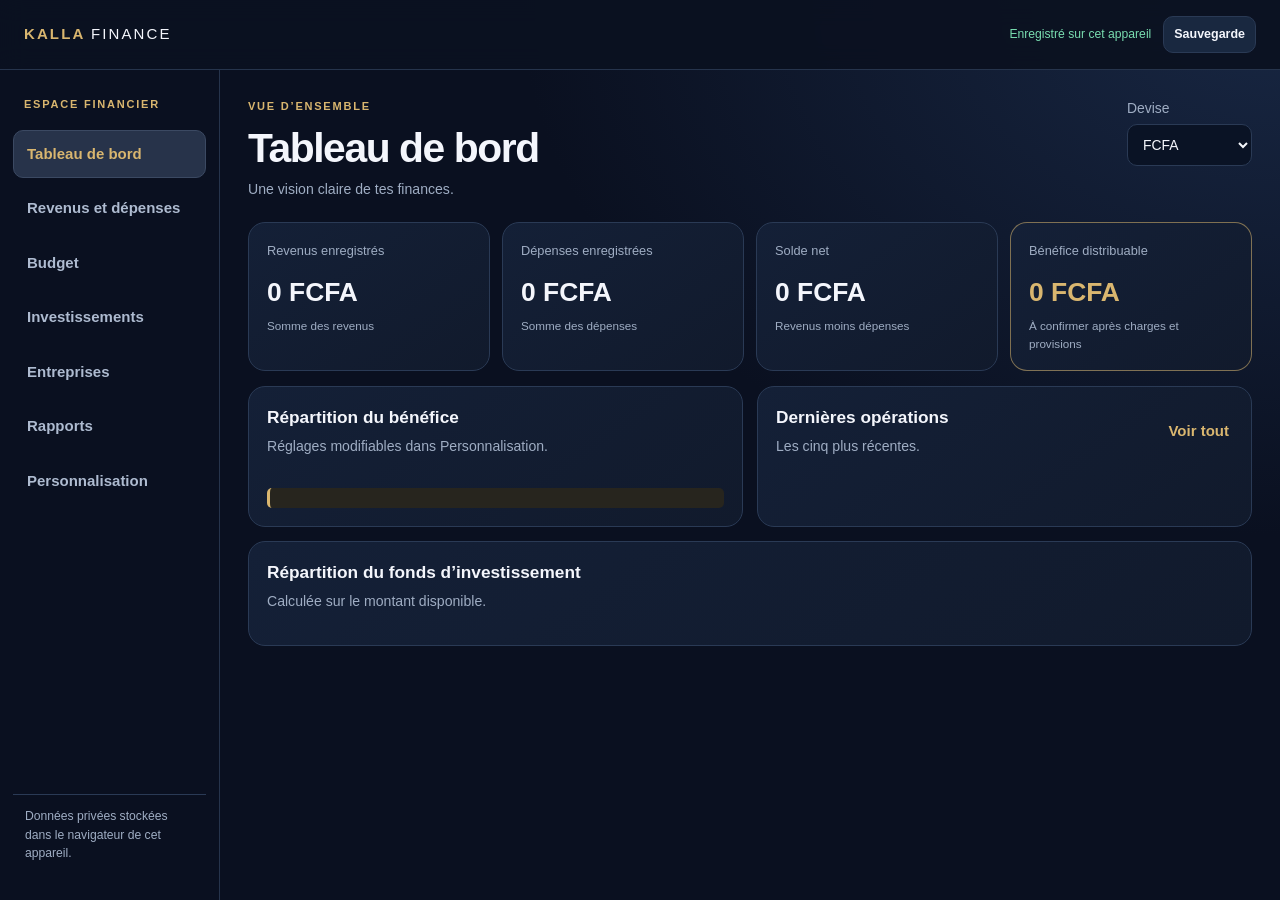
==== commit b0e0ab84: "Update index.html" ====
--- a/index.html
+++ b/index.html
@@ -14,10 +14,7 @@
 <body>
 <header class="topbar">
   <a class="brand" href="index.html">KALLA <span>FINANCE</span></a>
-  <div class="top-actions">
-    <span id="saveState" class="save-state">Enregistré sur cet appareil</span>
-    <button class="icon-btn" id="exportAll" title="Exporter une sauvegarde">Sauvegarde</button>
-  </div>
+  <div class="top-actions"><span id="saveState" class="save-state">Enregistré sur cet appareil</span><button class="icon-btn" id="exportAll" title="Exporter une sauvegarde">Sauvegarde</button></div>
 </header>
 <div class="shell">
 <aside class="sidebar">
@@ -32,11 +29,68 @@
   <div class="sidebar-note">Données privées stockées dans le navigateur de cet appareil.</div>
 </aside>
 <main>
-  <!-- Toutes les sections restent identiques à ton fichier -->
-  <!-- ... (je garde exactement ta structure) ... -->
-</main>
-</div>
-<div id="toast" class="toast" role="status" aria-live="polite"></div>
-<script src="app.js"></script>
-</body>
-</html>+<section class="page active" id="page-dashboard">
+  <div class="page-head"><div><p class="eyebrow">VUE D’ENSEMBLE</p><h1>Tableau de bord</h1><p class="sub">Une vision claire de tes finances.</p></div><label class="currency-wrap">Devise<select id="currency"><option>FCFA</option><option>EUR</option><option>RMB</option><option>USD</option></select></label></div>
+  <div class="stats">
+    <article class="stat"><span>Revenus enregistrés</span><strong id="statIncome">0 FCFA</strong><small>Somme des revenus</small></article>
+    <article class="stat"><span>Dépenses enregistrées</span><strong id="statExpense">0 FCFA</strong><small>Somme des dépenses</small></article>
+    <article class="stat"><span>Solde net</span><strong id="statNet">0 FCFA</strong><small>Revenus moins dépenses</small></article>
+    <article class="stat accent"><span>Bénéfice distribuable</span><strong id="statProfit">0 FCFA</strong><small>À confirmer après charges et provisions</small></article>
+  </div>
+  <div class="two-col">
+    <article class="panel"><div class="panel-head"><div><h2>Répartition du bénéfice</h2><p class="sub">Réglages modifiables dans Personnalisation.</p></div></div><div id="allocationChart" class="bar-list"></div><div id="allocationNote" class="notice"></div></article>
+    <article class="panel"><div class="panel-head"><div><h2>Dernières opérations</h2><p class="sub">Les cinq plus récentes.</p></div><button class="text-btn" data-goto="transactions">Voir tout</button></div><div id="recentList" class="operation-list"></div></article>
+  </div>
+  <article class="panel"><div class="panel-head"><div><h2>Répartition du fonds d’investissement</h2><p class="sub">Calculée sur le montant disponible.</p></div></div><div id="investChart" class="bar-list"></div></article>
+</section>
+
+<section class="page" id="page-transactions">
+  <div class="page-head"><div><p class="eyebrow">MOUVEMENTS</p><h1>Revenus et dépenses</h1><p class="sub">Enregistre les opérations et garde une trace de tes mouvements.</p></div></div>
+  <article class="panel">
+    <h2>Ajouter une opération</h2>
+    <form id="transactionForm" class="form-grid">
+      <label>Type<select id="txType"><option value="income">Revenu</option><option value="expense">Dépense</option></select></label>
+      <label>Libellé<input id="txLabel" required maxlength="90" placeholder="Ex. : vente, transport, prestation"></label>
+      <label>Montant<input id="txAmount" required type="number" min="0.01" step="any" inputmode="decimal" placeholder="0"></label>
+      <label>Catégorie<select id="txCategory"></select></label>
+      <label>Date<input id="txDate" type="date" required></label>
+      <label>Note (facultatif)<input id="txNote" maxlength="180" placeholder="Référence ou précision"></label>
+      <div class="form-actions"><button class="primary" type="submit">Enregistrer l’opération</button></div>
+    </form>
+  </article>
+  <article class="panel"><div class="panel-head"><h2>Historique</h2><div class="filter-row"><select id="filterType"><option value="all">Tous les types</option><option value="income">Revenus</option><option value="expense">Dépenses</option></select><input id="filterText" placeholder="Rechercher"></div></div><div class="table-wrap"><table><thead><tr><th>Date</th><th>Opération</th><th>Catégorie</th><th>Montant</th><th></th></tr></thead><tbody id="transactionRows"></tbody></table></div><p class="muted" id="transactionEmpty">Aucune opération pour le moment.</p></article>
+</section>
+
+<section class="page" id="page-budget">
+  <div class="page-head"><div><p class="eyebrow">PLANIFICATION</p><h1>Budget</h1><p class="sub">Compare les montants prévus aux dépenses saisies par catégorie.</p></div></div>
+  <article class="panel"><div class="panel-head"><div><h2>Budget mensuel par catégorie</h2><p class="sub">Renseigne une limite pour les catégories de dépenses.</p></div></div><div id="budgetList" class="budget-list"></div><button class="primary" id="saveBudgets">Enregistrer les budgets</button><p class="muted" id="budgetStatus"></p></article>
+</section>
+
+<section class="page" id="page-invest">
+  <div class="page-head"><div><p class="eyebrow">CAPITAL</p><h1>Investissements</h1><p class="sub">Suis les sommes engagées sur tes projets.</p></div></div>
+  <article class="panel"><h2>Ajouter un investissement</h2><form id="investmentForm" class="form-grid"><label>Projet / actif<input id="invName" required maxlength="90" placeholder="Ex. : matériel BTP"></label><label>Montant investi<input id="invAmount" required type="number" min="0.01" step="any" inputmode="decimal"></label><label>Date<input id="invDate" type="date" required></label><label>Statut<select id="invStatus"><option>À étudier</option><option>En cours</option><option>Terminé</option><option>En pause</option></select></label><div class="form-actions"><button class="primary" type="submit">Ajouter l’investissement</button></div></form></article>
+  <article class="panel"><div class="panel-head"><h2>Portefeuille</h2><strong id="investmentTotal">0 FCFA</strong></div><div id="investmentList" class="entity-list"></div></article>
+</section>
+
+<section class="page" id="page-business">
+  <div class="page-head"><div><p class="eyebrow">ACTIVITÉS</p><h1>Entreprises et projets</h1><p class="sub">Centralise les activités que tu souhaites suivre.</p></div></div>
+  <article class="panel"><h2>Ajouter une activité</h2><form id="businessForm" class="form-grid"><label>Nom de l’activité<input id="bizName" required maxlength="90" placeholder="Ex. : KALLA Logistics"></label><label>Secteur<input id="bizSector" maxlength="70" placeholder="Ex. : logistique, BTP"></label><label>Capital engagé<input id="bizCapital" type="number" min="0" step="any" inputmode="decimal" value="0"></label><label>Statut<select id="bizStatus"><option>En préparation</option><option>En activité</option><option>En pause</option><option>Clôturé</option></select></label><div class="form-actions"><button class="primary" type="submit">Ajouter l’activité</button></div></form></article>
+  <article class="panel"><h2>Mes activités</h2><div id="businessList" class="entity-list"></div></article>
+</section>
+
+<section class="page" id="page-reports">
+  <div class="page-head"><div><p class="eyebrow">ANALYSE</p><h1>Rapports</h1><p class="sub">Synthèse des opérations enregistrées.</p></div><button class="primary" id="exportCsv">Exporter les opérations (CSV)</button></div>
+  <div class="stats"><article class="stat"><span>Nombre d’opérations</span><strong id="reportCount">0</strong></article><article class="stat"><span>Investissements suivis</span><strong id="reportInvCount">0</strong></article><article class="stat"><span>Activités suivies</span><strong id="reportBizCount">0</strong></article></div>
+  <article class="panel"><h2>Résumé par catégorie</h2><div class="table-wrap"><table><thead><tr><th>Catégorie</th><th>Revenus</th><th>Dépenses</th><th>Net</th></tr></thead><tbody id="reportRows"></tbody></table></div></article>
+  <article class="panel"><h2>Imprimer ou enregistrer en PDF</h2><p class="sub">Sur iPhone : bouton Partager dans Safari, puis Imprimer ou Enregistrer dans Fichiers.</p><button id="printReport">Imprimer le rapport</button></article>
+</section>
+
+<section class="page" id="page-settings">
+  <div class="page-head"><div><p class="eyebrow">CONTRÔLE</p><h1>Personnalisation</h1><p class="sub">Adapte les règles à ton fonctionnement sans modifier le code.</p></div></div>
+  <article class="panel"><h2>Montant de référence</h2><p class="sub">Saisis le bénéfice distribuable après charges, impôts, dettes et provisions nécessaires. Ce n’est pas le chiffre d’affaires.</p><div class="form-grid"><label>Montant distribuable<input id="profitAmount" type="number" min="0" step="any" inputmode="decimal"></label><label>Couleur principale<select id="themeColor"><option value="#d9b66f">Or classique</option><option value="#79ddb0">Vert</option><option value="#86a9ff">Bleu</option><option value="#c49aff">Violet</option><option value="#f09b87">Cuivre</option></select></label></div></article>
+  <article class="panel"><div class="panel-head"><div><h2>Répartition principale</h2><p class="sub">La somme doit être égale à 100 %.</p></div><strong id="mainPctTotal">100 %</strong></div><div id="mainAllocationEditor" class="settings-list"></div><button class="secondary" id="addMainCategory">Ajouter une enveloppe</button><p id="mainPctStatus" class="muted"></p></article>
+  <article class="panel"><div class="panel-head"><div><h2>Catégories de revenus et dépenses</h2><p class="sub">Renomme, ajoute ou supprime des catégories.</p></div></div><div class="settings-two"><div><h3>Revenus</h3><div id="incomeCategories" class="settings-list"></div><form id="addIncomeCategory" class="inline-add"><input id="newIncomeCategory" placeholder="Nouvelle catégorie" required maxlength="50"><button type="submit">Ajouter</button></form></div><div><h3>Dépenses</h3><div id="expenseCategories" class="settings-list"></div><form id="addExpenseCategory" class="inline-add"><input id="newExpenseCategory" placeholder="Nouvelle catégorie" required maxlength="50"><button type="submit">Ajouter</button></form></div></div></article>
+  <article class="panel"><div class="panel-head"><div><h2>Sous-catégories des enveloppes</h2><p class="sub">Pourcentages internes : chaque groupe doit totaliser 100 %.</p></div></div><div id="subAllocationEditors"></div></article>
+  <article class="panel"><h2>Sauvegarde et remise à zéro</h2><p class="sub">Exportation conseillée régulièrement. La réinitialisation efface les données locales de cette application.</p><div class="button-row"><button class="primary" id="saveSettings">Enregistrer les paramètres</button><button id="importAll">Importer une sauvegarde JSON</button><button class="danger-btn" id="resetAll">Effacer toutes les données</button><input id="importJsonFile" type="file" accept=".json,application/json" hidden></div><p id="settingsStatus" class="muted" aria-live="polite"></p></article>
+  <article class="panel"><h2>Confidentialité</h2><p class="sub">Cette version est prévue pour un seul utilisateur et stocke les données dans le navigateur de cet appareil. Elle n’a pas de compte en ligne ni de chiffrement serveur. Ne l’utilise pas comme coffre-fort pour des mots de passe, coordonnées bancaires ou informations très sensibles. Si tu effaces les données du navigateur, elles peuvent être perdues : exporte une sauvegarde.</p></article>
+</section>
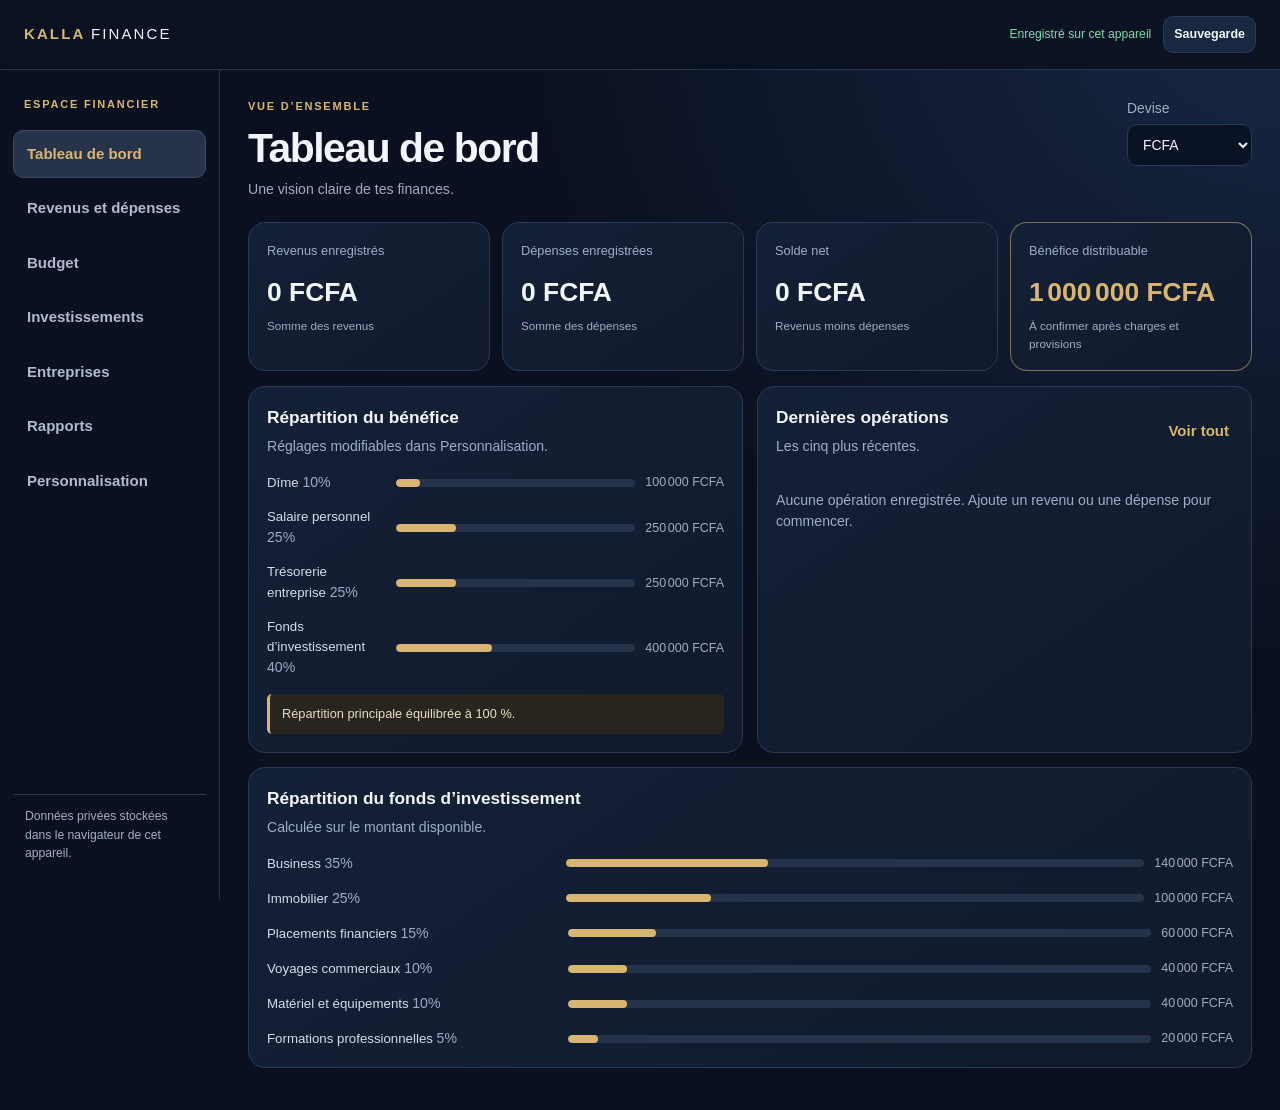
==== commit aecffbe8: "Update index.html" ====
--- a/index.html
+++ b/index.html
@@ -93,4 +93,11 @@
   <article class="panel"><div class="panel-head"><div><h2>Sous-catégories des enveloppes</h2><p class="sub">Pourcentages internes : chaque groupe doit totaliser 100 %.</p></div></div><div id="subAllocationEditors"></div></article>
   <article class="panel"><h2>Sauvegarde et remise à zéro</h2><p class="sub">Exportation conseillée régulièrement. La réinitialisation efface les données locales de cette application.</p><div class="button-row"><button class="primary" id="saveSettings">Enregistrer les paramètres</button><button id="importAll">Importer une sauvegarde JSON</button><button class="danger-btn" id="resetAll">Effacer toutes les données</button><input id="importJsonFile" type="file" accept=".json,application/json" hidden></div><p id="settingsStatus" class="muted" aria-live="polite"></p></article>
   <article class="panel"><h2>Confidentialité</h2><p class="sub">Cette version est prévue pour un seul utilisateur et stocke les données dans le navigateur de cet appareil. Elle n’a pas de compte en ligne ni de chiffrement serveur. Ne l’utilise pas comme coffre-fort pour des mots de passe, coordonnées bancaires ou informations très sensibles. Si tu effaces les données du navigateur, elles peuvent être perdues : exporte une sauvegarde.</p></article>
-</section>+</section>
+
+</main>
+</div>
+<div id="toast" class="toast" role="status" aria-live="polite"></div>
+<script src="app.js"></script>
+</body>
+</html>
